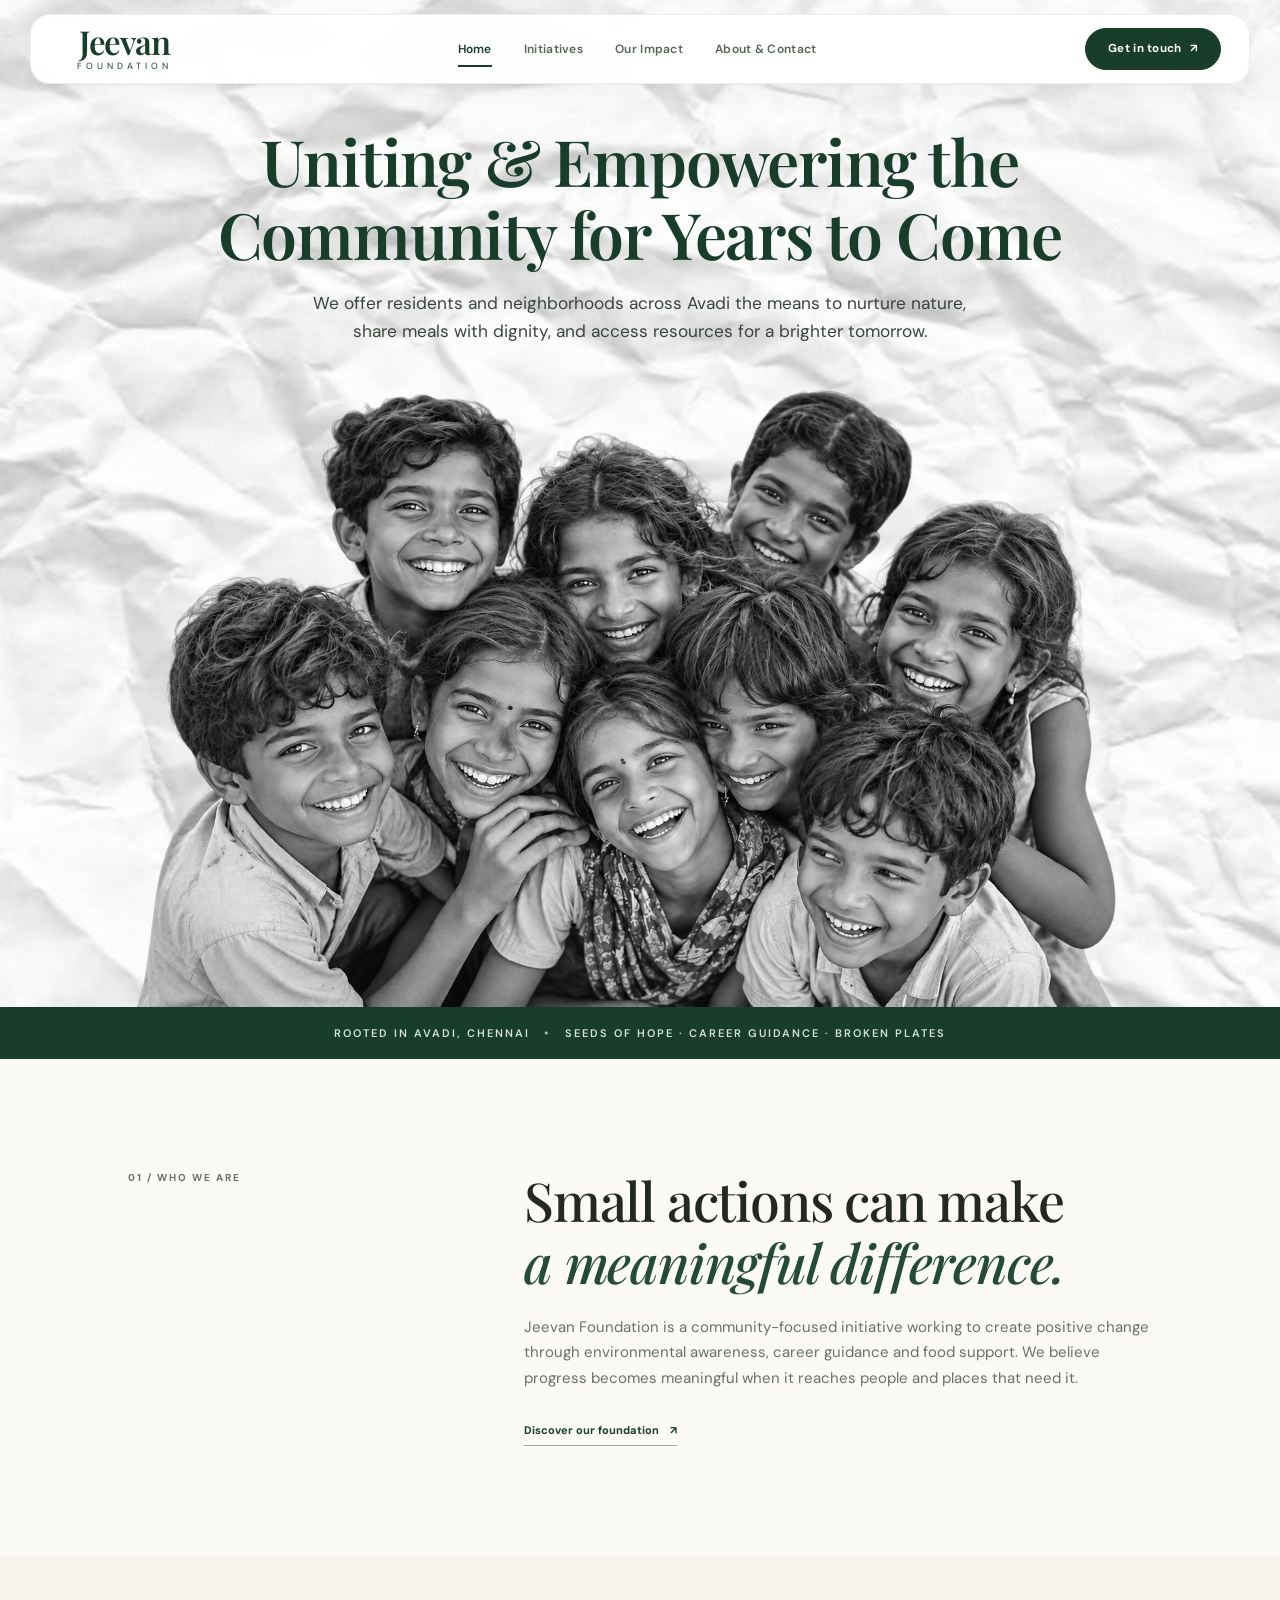
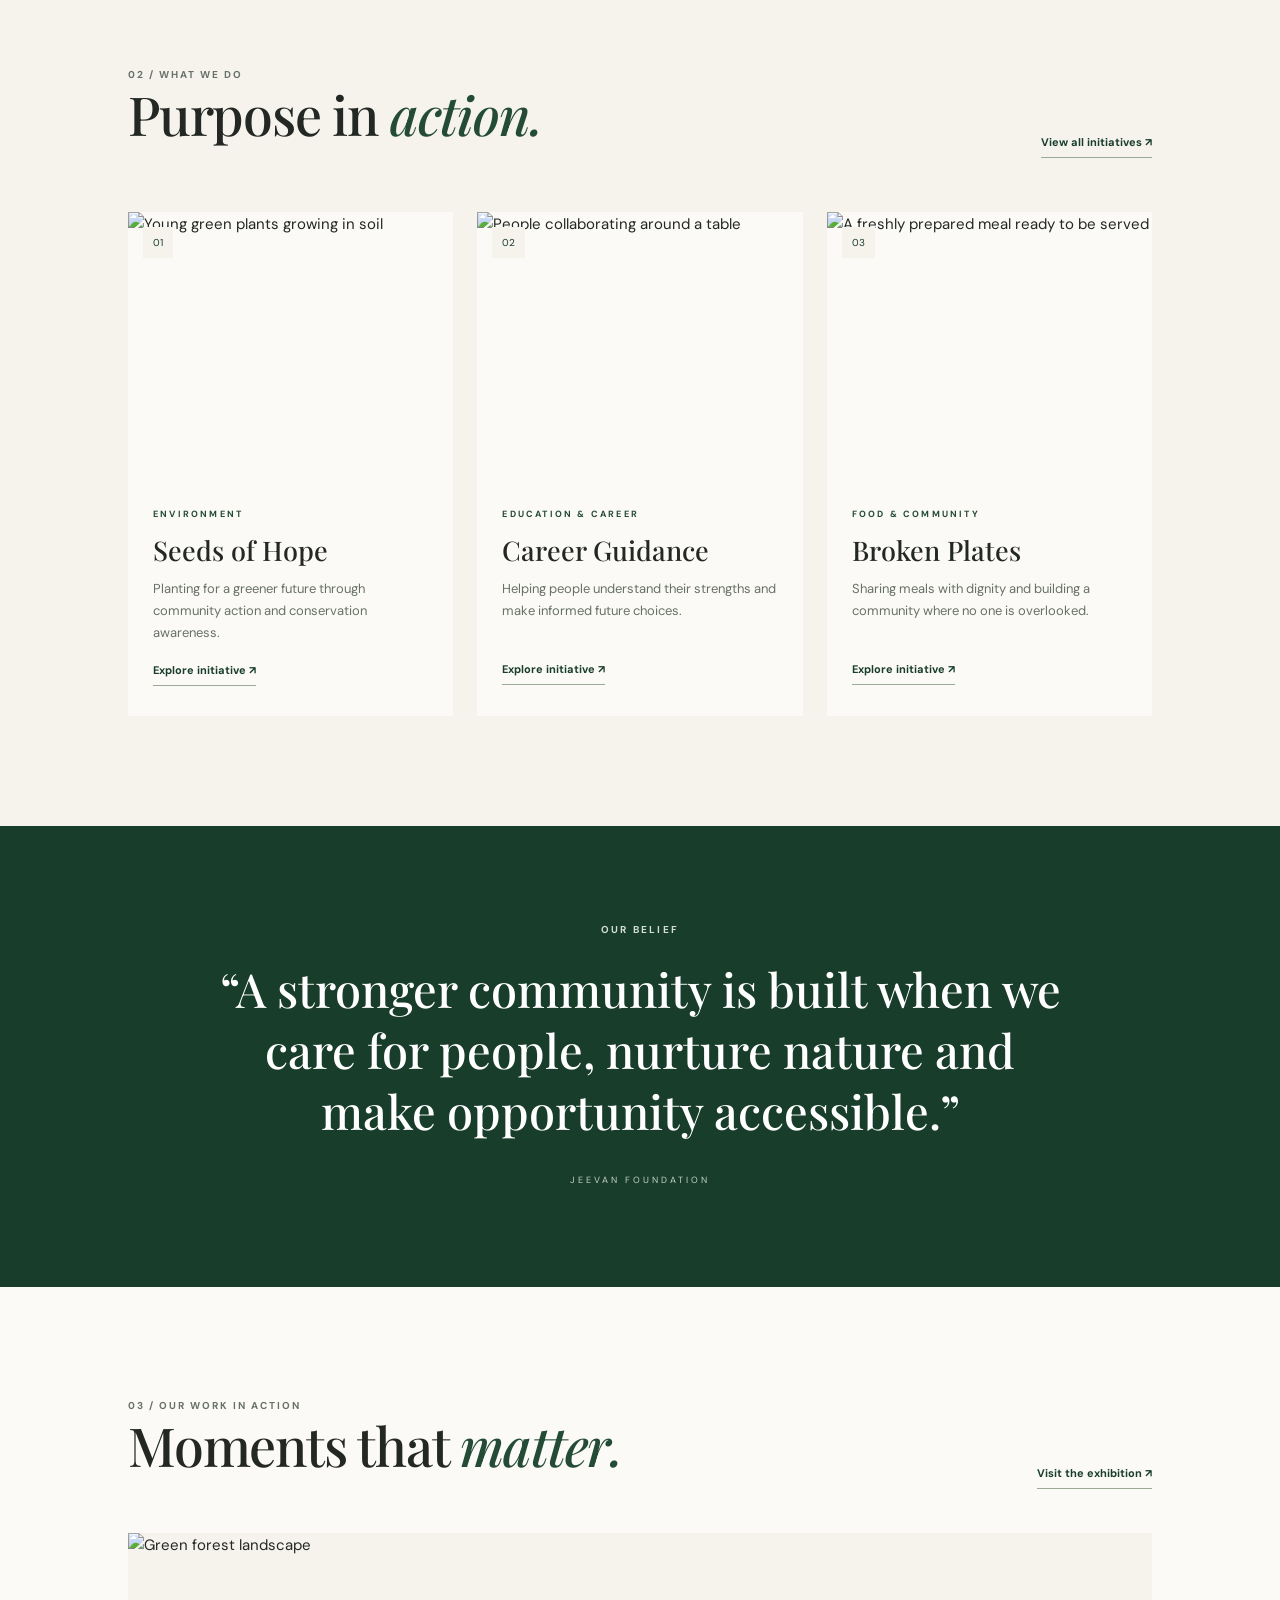
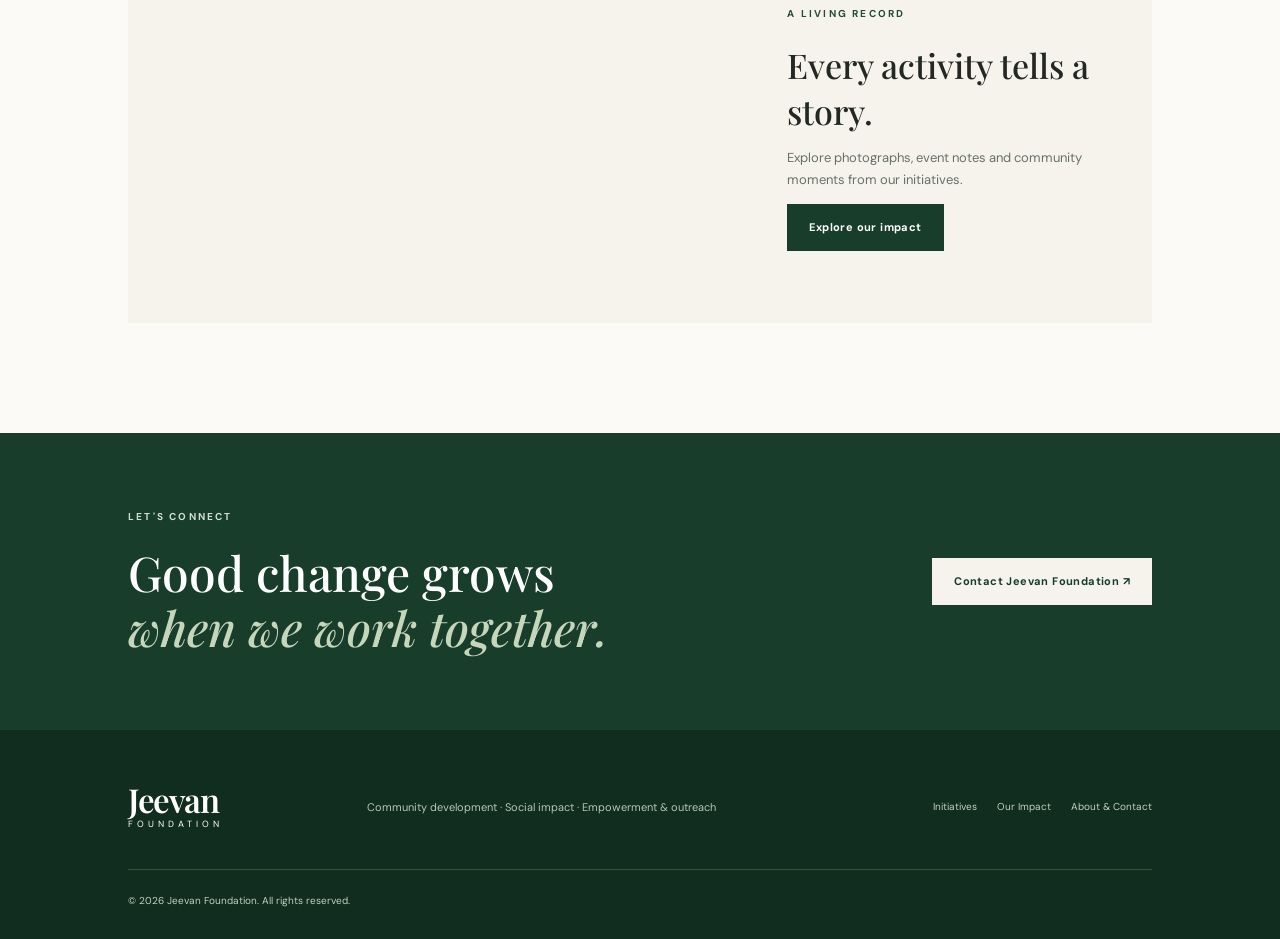
==== index.html @ 5698c29a "first commit" ====
<!DOCTYPE html>
<html lang="en">
<head>
  <meta charset="UTF-8"><meta name="viewport" content="width=device-width, initial-scale=1.0">
  <meta name="description" content="Jeevan Foundation works with communities through environmental action, career guidance and food support.">
  <title>Jeevan Foundation | Growing Hope, Creating Change</title>
  <link rel="preconnect" href="https://fonts.googleapis.com"><link rel="preconnect" href="https://fonts.gstatic.com" crossorigin>
  <link href="https://fonts.googleapis.com/css2?family=DM+Sans:wght@400;500;600;700&family=Playfair+Display:wght@500;600;700&display=swap" rel="stylesheet">
  <link rel="stylesheet" href="./src/css/styles.css">
</head>
<body>
<header class="site-header"><a class="brand" href="index.html" aria-label="Jeevan Foundation home"><span class="brand-name">Jeevan</span><span class="brand-sub">FOUNDATION</span></a>
<button class="menu-toggle" aria-label="Toggle navigation" aria-expanded="false">☰</button>
<nav class="main-nav"><a class="active" href="index.html">Home</a><a href="initiatives.html">Initiatives</a><a href="impact.html">Our Impact</a><a href="about.html">About & Contact</a></nav>
<a class="header-contact" href="about.html#contact">Get in touch <span>↗</span></a></header>
<main>
<section class="hero" style="min-height: 80vh;">
  <div class="hero-inner">
    <div class="hero-header">
      <h1 class="hero-title">Uniting &amp; Empowering the<br>Community for Years to Come</h1>
      <p class="hero-subtitle">We offer residents and neighborhoods across Avadi the means to nurture nature, share meals with dignity, and access resources for a brighter tomorrow.</p>
      
    </div>
    <div class="hero-visual">
      <img class="hero-people-img" src="./assets/images/hero.png" alt="Diverse volunteers and community members smiling together" width="1024" height="230">
    </div>
  </div>
  <div class="hero-band">
    <div class="hero-band-content">
      <span>Rooted in Avadi, Chennai</span>
      <span class="hero-band-dot">•</span>
      <span>Seeds of Hope · Career Guidance · Broken Plates</span>
    </div>
  </div>
</section>
<section class="intro section-wrap">
  <div class="section-kicker">01 / WHO WE ARE</div><div class="intro-copy"><h2>Small actions can make<br><em>a meaningful difference.</em></h2><p>Jeevan Foundation is a community-focused initiative working to create positive change through environmental awareness, career guidance and food support. We believe progress becomes meaningful when it reaches people and places that need it.</p><a class="text-link" href="about.html">Discover our foundation <span>↗</span></a></div>
</section>
<section class="initiatives-preview section-wrap section-tint">
  <div class="section-heading"><div><div class="section-kicker">02 / WHAT WE DO</div><h2>Purpose in <em>action.</em></h2></div><a class="text-link" href="initiatives.html">View all initiatives ↗</a></div>
  <div class="initiative-grid">
    <article class="initiative-card"><a href="initiatives.html#seeds"><img src="https://images.unsplash.com/photo-1416879595882-3373a0480b5b?auto=format&fit=crop&w=1000&q=85" alt="Young green plants growing in soil"><span class="card-number">01</span></a><div class="card-body"><p class="eyebrow">ENVIRONMENT</p><h3>Seeds of Hope</h3><p>Planting for a greener future through community action and conservation awareness.</p><a class="text-link" href="initiatives.html#seeds">Explore initiative ↗</a></div></article>
    <article class="initiative-card"><a href="initiatives.html#career"><img src="https://images.unsplash.com/photo-1521737711867-e3b97375f902?auto=format&fit=crop&w=1000&q=85" alt="People collaborating around a table"><span class="card-number">02</span></a><div class="card-body"><p class="eyebrow">EDUCATION & CAREER</p><h3>Career Guidance</h3><p>Helping people understand their strengths and make informed future choices.</p><a class="text-link" href="initiatives.html#career">Explore initiative ↗</a></div></article>
    <article class="initiative-card"><a href="initiatives.html#broken-plates"><img src="https://images.unsplash.com/photo-1547592180-85f173990554?auto=format&fit=crop&w=1000&q=85" alt="A freshly prepared meal ready to be served"><span class="card-number">03</span></a><div class="card-body"><p class="eyebrow">FOOD & COMMUNITY</p><h3>Broken Plates</h3><p>Sharing meals with dignity and building a community where no one is overlooked.</p><a class="text-link" href="initiatives.html#broken-plates">Explore initiative ↗</a></div></article>
  </div>
</section>
<section class="quote-band"><p class="eyebrow light">OUR BELIEF</p><blockquote>“A stronger community is built when we care for people, nurture nature and make opportunity accessible.”</blockquote><span>JEEVAN FOUNDATION</span></section>
<section class="home-gallery section-wrap"><div class="section-heading"><div><div class="section-kicker">03 / OUR WORK IN ACTION</div><h2>Moments that <em>matter.</em></h2></div><a class="text-link" href="impact.html">Visit the exhibition ↗</a></div><div class="gallery-teaser"><img src="https://images.unsplash.com/photo-1472396961693-142e6e269027?auto=format&fit=crop&w=1200&q=85" alt="Green forest landscape"><div><p class="eyebrow">A LIVING RECORD</p><h3>Every activity tells a story.</h3><p>Explore photographs, event notes and community moments from our initiatives.</p><a class="button button-dark" href="impact.html">Explore our impact</a></div></div></section>
<section class="contact-strip"><div><p class="eyebrow light">LET'S CONNECT</p><h2>Good change grows<br><em>when we work together.</em></h2></div><a class="button button-light" href="about.html#contact">Contact Jeevan Foundation ↗</a></section>
</main>
<footer class="site-footer"><a class="brand brand-footer" href="index.html"><span class="brand-name">Jeevan</span><span class="brand-sub">FOUNDATION</span></a><p>Community development · Social impact · Empowerment & outreach</p><div class="footer-links"><a href="initiatives.html">Initiatives</a><a href="impact.html">Our Impact</a><a href="about.html">About & Contact</a></div><small>© <span data-year></span> Jeevan Foundation. All rights reserved.</small></footer>
<script src="./src/js/main.js"></script></body></html>
---- src/css/styles.css ----
@import url('https://fonts.googleapis.com/css2?family=DM+Sans:wght@400;500;600;700&family=Playfair+Display:ital,wght@0,500;0,600;0,700;1,500;1,600&display=swap');
:root{--forest:#183d2b;--forest2:#244b36;--sage:#a8b99d;--cream:#f5f3eb;--paper:#fbfaf6;--ink:#242824;--muted:#687168;--line:#dedfd6;--serif:'Playfair Display',Georgia,serif;--sans:'DM Sans',Arial,sans-serif}
*{box-sizing:border-box}html{scroll-behavior:smooth;scroll-padding-top:100px}body{margin:0;background:var(--paper);color:var(--ink);font-family:var(--sans);font-size:15px;line-height:1.7}a{color:inherit;text-decoration:none}img{display:block;width:100%;object-fit:cover}button{font:inherit}.site-header{height:70px;padding:0 28px;display:flex;align-items:center;justify-content:space-between;background:rgba(255,255,255,.96);backdrop-filter:blur(12px);-webkit-backdrop-filter:blur(12px);position:sticky;top:14px;z-index:50;max-width:1220px;width:calc(100% - 48px);margin:14px auto -84px;border-radius:20px;border:1px solid rgba(24,61,43,.08);box-shadow:0 8px 30px rgba(18,38,26,.06),0 1px 3px rgba(0,0,0,.03);transition:transform .25s ease,box-shadow .25s ease}.brand{display:flex;flex-direction:column;align-items:center;line-height:1;color:var(--forest);min-width:130px}.brand-name{font:600 33px/.9 var(--serif);letter-spacing:-1.5px}.brand-sub{font-size:9px;letter-spacing:4px;margin-top:5px}.main-nav{display:flex;gap:32px;align-items:center}.main-nav a,.header-contact{font-size:12px;font-weight:600;letter-spacing:.3px}.main-nav a{color:#586358;position:relative;padding:8px 0}.main-nav a:hover,.main-nav a.active{color:var(--forest)}.main-nav a.active:after{content:"";height:2px;background:var(--forest);position:absolute;bottom:0;left:0;right:0}.header-contact{background:var(--forest);color:white;border-radius:999px;padding:10px 22px;border:1px solid var(--forest);font-size:11.5px;font-weight:700;letter-spacing:.3px;transition:.2s;display:inline-flex;align-items:center}.header-contact:hover{background:var(--forest2);transform:translateY(-2px)}.header-contact span{padding-left:8px}.menu-toggle{display:none;background:none;border:0;font-size:24px;color:var(--forest);cursor:pointer}
.hero{position:relative;background:url('../../assets/images/hero-bg.jpeg') center top/cover no-repeat,#efe8e0;overflow:hidden;display:flex;flex-direction:column;justify-content:space-between;padding-top:125px}
.hero-inner{width:100%;max-width:1140px;margin:0 auto;padding:0 5%;display:flex;flex-direction:column;align-items:center;text-align:center;position:relative;z-index:2}
.hero-header{max-width:880px;margin:0 auto 10px}
.hero-title{font:600 clamp(36px,5vw,64px)/1.14 var(--serif);letter-spacing:-1.2px;color:var(--forest);margin:0 0 18px}
.hero-subtitle{font-size:clamp(15px,1.35vw,17.5px);line-height:1.65;color:#3b443c;max-width:660px;margin:0 auto 28px}
.hero-actions{display:flex;align-items:center;justify-content:center;gap:14px;margin-bottom:28px}
.button{display:inline-flex;align-items:center;gap:20px;padding:14px 22px;font-size:11px;font-weight:700;letter-spacing:.4px;transition:.2s}
.button-pill{border-radius:999px;padding:13px 26px;gap:12px;font-size:12px}
.button-light{background:var(--cream);color:var(--forest)}
.button-light:hover{background:white;transform:translateY(-2px)}
.button-dark{background:var(--forest);color:white}
.button-dark:hover{background:var(--forest2);transform:translateY(-2px)}
.button-outline{background:transparent;color:var(--forest);border:1.5px solid var(--forest)}
.button-outline:hover{background:var(--forest);color:white;transform:translateY(-2px)}
.hero-visual{width:100%;max-width:1040px;margin:0 auto;display:flex;justify-content:center;line-height:0}
.hero-people-img{width:100%;max-width:1040px;height:auto;display:block;object-fit:contain;object-position:bottom center}
.hero-band{background:var(--forest);color:#dbe4d8;width:100%;padding:16px 5%;position:relative;z-index:3;display:flex;justify-content:center;align-items:center}
.hero-band-content{font-size:11px;font-weight:600;letter-spacing:2px;text-transform:uppercase;display:flex;align-items:center;justify-content:center;gap:14px;flex-wrap:wrap;color:#d5e2d2}
.hero-band-dot{color:var(--sage);font-size:12px}
.eyebrow{font-size:10px;letter-spacing:2.2px;font-weight:700;color:var(--forest2);margin:0 0 20px}
.eyebrow.light{color:#d2dfcf}
.page-hero h1{font:500 clamp(54px,7vw,92px)/1.06 var(--serif);letter-spacing:-2.8px;margin:0 0 25px}
.page-hero h1 em,h2 em{font-weight:500;color:var(--forest2)}
.hero-copy{font-size:16px;color:#e0e7dd;max-width:500px;margin:0 0 34px}
.section-wrap{padding:110px 10%}.intro{display:grid;grid-template-columns:1fr 2fr;gap:8%;background:var(--paper)}.section-kicker{font-size:10px;letter-spacing:2px;color:var(--muted);font-weight:700}.intro h2,.section-heading h2,.exhibition-intro h2,.filter-row h2,.about-statement h2,.contact-section h2{font:500 clamp(36px,4.2vw,54px)/1.15 var(--serif);letter-spacing:-1.2px;margin:0 0 22px}.intro h2 em,.section-heading h2 em,.exhibition-intro h2 em,.filter-row h2 em,.about-statement h2 em,.contact-section h2 em,.closing-note h2 em{color:var(--forest2)}.intro-copy{max-width:730px}.intro-copy>p,.detail-copy>p,.about-statement p,.contact-section>div>p{color:var(--muted);max-width:680px}.text-link{display:inline-block;font-size:11px;font-weight:700;color:var(--forest);border-bottom:1px solid #9baa98;padding-bottom:5px;margin-top:15px}.text-link span{margin-left:8px}.section-tint{background:var(--cream)}.section-heading{display:flex;justify-content:space-between;align-items:end;margin-bottom:45px}.section-heading .text-link{margin-bottom:9px}.initiative-grid{display:grid;grid-template-columns:repeat(3,1fr);gap:24px}.initiative-card{background:var(--paper);position:relative}.initiative-card>a{display:block;position:relative;overflow:hidden}.initiative-card img{height:270px;transition:transform .5s}.initiative-card:hover img{transform:scale(1.04)}.card-number{position:absolute;top:15px;left:15px;background:var(--cream);color:var(--forest);padding:7px 10px;font-size:10px}.card-body{padding:25px 25px 30px}.card-body .eyebrow{font-size:9px;margin-bottom:10px}.card-body h3{font:500 27px var(--serif);margin:0 0 10px}.card-body>p:not(.eyebrow){font-size:13px;color:var(--muted);min-height:65px;margin:0}.card-body .text-link{margin-top:17px}.quote-band{padding:95px 16%;text-align:center;background:var(--forest);color:white}.quote-band blockquote{font:500 clamp(28px,4vw,47px)/1.3 var(--serif);max-width:900px;margin:10px auto 25px}.quote-band>span{font-size:9px;letter-spacing:3px;color:#c5d4c0}.home-gallery .section-heading{margin-bottom:35px}.gallery-teaser{display:grid;grid-template-columns:1.2fr .8fr;background:var(--cream);align-items:center}.gallery-teaser img{height:390px}.gallery-teaser>div{padding:45px}.gallery-teaser h3{font:500 34px var(--serif);margin:0 0 10px}.gallery-teaser p:not(.eyebrow){color:var(--muted);font-size:13px}.contact-strip{padding:75px 10%;background:var(--forest);display:flex;justify-content:space-between;align-items:center;color:white}.contact-strip h2{font:500 clamp(34px,4vw,48px)/1.15 var(--serif);margin:0}.contact-strip h2 em{color:#c6d6bc}.site-footer{background:#102d1f;color:#dbe4d8;padding:55px 10% 30px;display:grid;grid-template-columns:1fr 2fr 1.5fr;gap:20px;align-items:center}.brand-footer{color:white;align-items:flex-start}.site-footer>p{font-size:11px;color:#b7c6b5}.footer-links{display:flex;gap:20px;justify-content:flex-end}.footer-links a,.site-footer small{font-size:10px;color:#c4d0c1}.site-footer small{grid-column:1/-1;border-top:1px solid #35513e;padding-top:22px;margin-top:20px}
.page-hero{padding:130px 10% 90px;background:var(--cream)}.page-hero h1{color:var(--forest);font-size:clamp(52px,7vw,82px);margin-bottom:20px}.page-hero h1 em{color:#738c70}.page-hero>p:last-child{max-width:580px;color:var(--muted);font-size:15px}.initiative-detail{display:grid;grid-template-columns:1fr 1fr;gap:9%;align-items:center;padding-top:100px;padding-bottom:100px}.detail-image img{height:500px}.detail-copy h2{font:500 clamp(40px,5vw,62px)/1.1 var(--serif);margin:0 0 12px;color:var(--forest)}.detail-copy h2 em{color:#789273}.detail-copy h3{font-size:13px;letter-spacing:.4px;margin:0 0 22px}.detail-copy>p{font-size:14px}.clean-list{padding-left:18px;color:var(--muted);font-size:13px}.clean-list li{padding:5px 0}.detail-note{border-left:2px solid var(--sage);padding-left:15px;margin-top:25px!important;font-style:italic}.detail-reverse .detail-image{order:2}.detail-reverse .detail-copy{order:1}.closing-note{padding:90px 10%;text-align:center;background:var(--cream)}.closing-note h2{font:500 clamp(40px,5vw,60px)/1.15 var(--serif);margin:0 0 28px}.exhibition-intro{display:grid;grid-template-columns:1fr 1fr;gap:10%;align-items:center;padding-bottom:40px}.exhibition-intro>p{color:var(--muted);font-size:14px}.filter-row{display:flex;align-items:end;justify-content:space-between;margin-bottom:30px}.filter-row h2{margin:0}.filters{display:flex;gap:8px;flex-wrap:wrap}.filter-btn{border:1px solid var(--line);background:transparent;padding:9px 13px;color:var(--muted);font-size:10px;cursor:pointer}.filter-btn.active,.filter-btn:hover{background:var(--forest);border-color:var(--forest);color:white}.gallery-grid{display:grid;grid-template-columns:repeat(3,1fr);grid-auto-rows:260px;gap:16px}.gallery-item{min-width:0}.gallery-item.tall{grid-row:span 2}.gallery-item.wide{grid-column:span 2}.gallery-open{position:relative;border:0;padding:0;width:100%;height:100%;overflow:hidden;cursor:pointer;background:var(--forest);text-align:left}.gallery-open:after{content:"";position:absolute;inset:35% 0 0;background:linear-gradient(transparent,rgba(0,0,0,.72))}.gallery-open img{height:100%;transition:transform .4s}.gallery-open:hover img{transform:scale(1.04)}.gallery-caption{position:absolute;z-index:1;left:20px;bottom:18px;color:white;display:flex;flex-direction:column;gap:3px}.gallery-caption b{font:500 20px var(--serif)}.gallery-caption small{font-size:9px;letter-spacing:1px;color:#e0e8de}.gallery-disclaimer{font-size:11px;color:#8a6b38;background:#f4eddf;padding:13px 16px;margin-top:22px}.lightbox{display:none;position:fixed;inset:0;background:rgba(8,20,13,.88);z-index:50;padding:5vh 5vw;align-items:center;justify-content:center}.lightbox.open{display:flex}.lightbox-panel{position:relative;max-width:1000px;width:100%;background:var(--forest);display:grid;grid-template-columns:1.2fr .8fr;max-height:90vh}.lightbox-image{height:70vh;max-height:700px}.lightbox-text{padding:50px 35px;color:white;align-self:center}.lightbox-text h2{font:500 34px var(--serif)}.lightbox-text p:last-child{color:#d2ddd0;font-size:13px}.lightbox-close{position:absolute;right:12px;top:7px;background:none;border:0;color:white;font-size:32px;cursor:pointer;z-index:2}
.about-statement{display:grid;grid-template-columns:1fr 1fr;gap:10%;align-items:center}.about-photo img{height:500px}.about-statement h2{color:var(--forest)}.values-band{background:var(--cream);padding:65px 10%;display:grid;grid-template-columns:repeat(3,1fr);gap:8%}.value span{font-size:10px;color:#82947d;letter-spacing:2px}.value h3{font:500 26px var(--serif);margin:10px 0}.value p{font-size:12px;color:var(--muted)}.contact-section{display:grid;grid-template-columns:1.2fr .8fr;gap:10%;align-items:center}.contact-section h2{color:var(--forest)}.contact-details{display:grid;gap:20px;margin-top:35px}.contact-details a,.contact-details>div{display:flex;flex-direction:column;font-size:14px;color:var(--forest);font-weight:600}.contact-details span{font-size:9px;letter-spacing:2px;color:var(--muted);margin-bottom:5px}.contact-card{background:var(--cream);padding:45px}.contact-card h3{font:500 34px/1.2 var(--serif);color:var(--forest);margin:0 0 15px}.contact-card>p:not(.eyebrow){font-size:13px;color:var(--muted);margin-bottom:25px}.contact-card .text-link{display:block;width:max-content}
@media(max-width:900px){.site-header{width:calc(100% - 32px);margin:12px auto -76px;height:64px;padding:0 20px;border-radius:16px;top:12px}.brand-name{font-size:29px}.brand-sub{font-size:8px;letter-spacing:3px}.main-nav{gap:18px}.main-nav a,.header-contact{font-size:11px}.section-wrap{padding:80px 7%}.hero{padding-top:105px}.hero-title{font-size:clamp(32px,5.2vw,48px)}.hero-subtitle{font-size:15px;margin-bottom:22px}.hero-actions{margin-bottom:22px}.hero-band{padding:13px 5%}.hero-band-content{font-size:10px;gap:10px}.initiative-grid{gap:14px}.card-body{padding:20px}.card-body h3{font-size:23px}.site-footer{padding-left:7%;padding-right:7%}.page-hero{padding:105px 7% 70px}.initiative-detail{gap:6%}.detail-image img{height:430px}}
@media(max-width:680px){.site-header{width:calc(100% - 24px);margin:10px auto -68px;height:58px;padding:0 16px;border-radius:14px;top:10px}.brand{align-items:flex-start;min-width:0}.brand-name{font-size:26px}.brand-sub{font-size:7px;letter-spacing:3px;margin-top:3px}.menu-toggle{display:block;margin-left:auto;margin-right:12px;font-size:22px}.header-contact{padding:8px 14px;font-size:10.5px}.main-nav{display:none;position:absolute;top:calc(100% + 8px);left:0;right:0;background:rgba(255,255,255,.98);backdrop-filter:blur(12px);-webkit-backdrop-filter:blur(12px);padding:18px 22px 22px;flex-direction:column;align-items:flex-start;gap:12px;border-radius:16px;border:1px solid rgba(24,61,43,.08);box-shadow:0 12px 36px rgba(0,0,0,.08)}.main-nav.open{display:flex}.main-nav a{font-size:13px}.hero{padding-top:90px}.hero-title{font-size:32px;letter-spacing:-.8px;margin-bottom:14px}.hero-subtitle{font-size:14px;margin-bottom:20px}.hero-actions{flex-direction:column;width:100%;gap:10px;margin-bottom:18px}.hero-actions .button{width:100%;justify-content:center}.hero-visual{margin-top:6px}.hero-band{padding:12px 5%}.hero-band-content{font-size:9.5px;letter-spacing:1.2px;flex-direction:column;gap:4px}.hero-band-dot{display:none}.section-wrap{padding:65px 7%}.intro,.exhibition-intro,.about-statement,.contact-section{grid-template-columns:1fr;gap:30px}.intro h2,.section-heading h2,.exhibition-intro h2,.filter-row h2,.about-statement h2,.contact-section h2{font-size:39px}.section-heading,.filter-row{align-items:flex-start;flex-direction:column;gap:15px}.initiative-grid{grid-template-columns:1fr;gap:20px}.initiative-card img{height:240px}.card-body>p:not(.eyebrow){min-height:0}.quote-band{padding:70px 8%}.quote-band blockquote{font-size:30px}.gallery-teaser{grid-template-columns:1fr}.gallery-teaser img{height:260px}.gallery-teaser>div{padding:30px}.contact-strip{padding:60px 7%;align-items:flex-start;flex-direction:column;gap:25px}.site-footer{grid-template-columns:1fr;gap:14px;padding:45px 7% 25px}.footer-links{justify-content:flex-start;flex-wrap:wrap}.site-footer small{grid-column:auto}.page-hero{padding:95px 7% 60px}.page-hero h1{font-size:55px}.initiative-detail{grid-template-columns:1fr;gap:28px;padding-top:60px;padding-bottom:60px}.detail-image img{height:300px}.detail-reverse .detail-image,.detail-reverse .detail-copy{order:initial}.detail-copy h2{font-size:44px}.closing-note{padding:70px 7%}.gallery-grid{grid-template-columns:1fr 1fr;grid-auto-rows:190px;gap:10px}.gallery-item.tall{grid-row:span 2}.gallery-item.wide{grid-column:span 2}.gallery-caption{left:12px;bottom:12px}.gallery-caption b{font-size:16px}.gallery-caption small{font-size:8px}.filters{gap:6px}.filter-btn{padding:8px 10px}.lightbox{padding:15px}.lightbox-panel{grid-template-columns:1fr;max-height:92vh;overflow:auto}.lightbox-image{height:45vh}.lightbox-text{padding:25px}.lightbox-text h2{font-size:27px}.about-photo img{height:300px}.values-band{grid-template-columns:1fr;gap:20px;padding:55px 7%}.contact-card{padding:30px}}
@media(prefers-reduced-motion:reduce){html{scroll-behavior:auto}*,*:before,*:after{transition:none!important}}
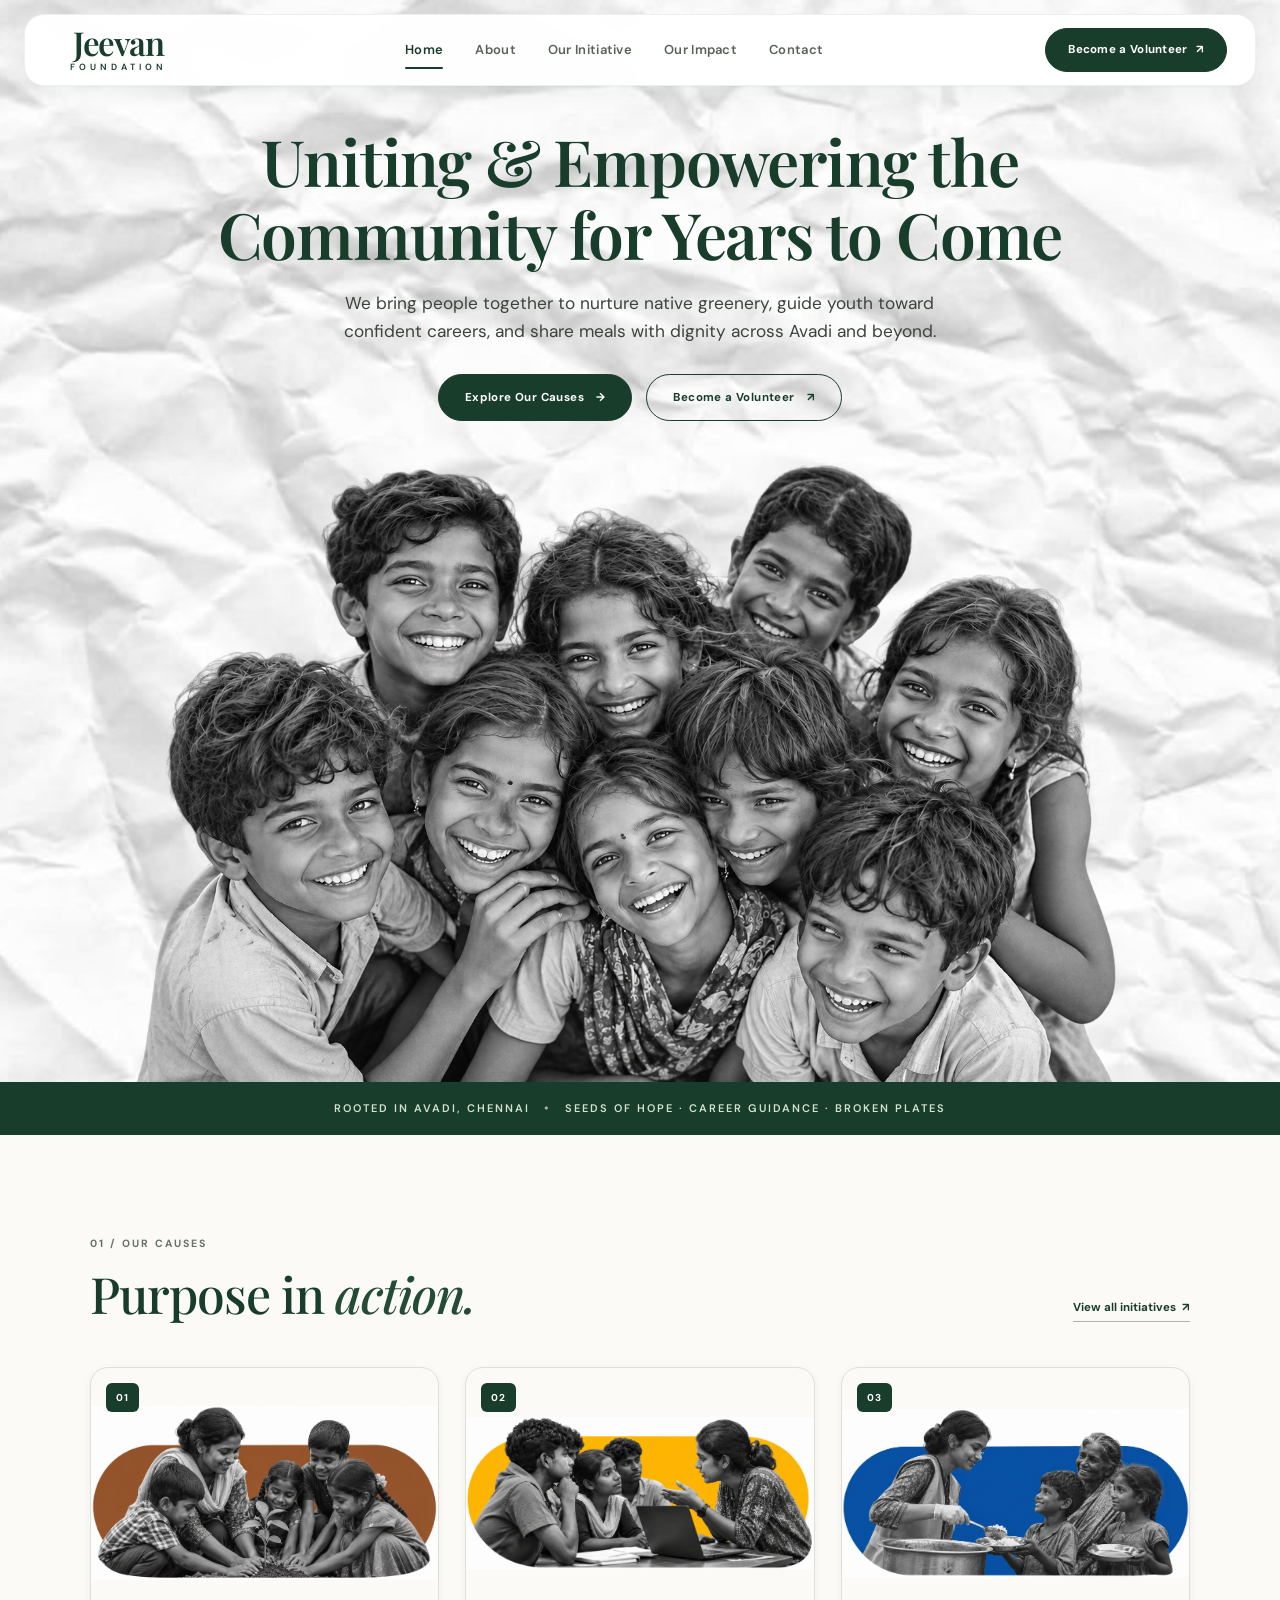
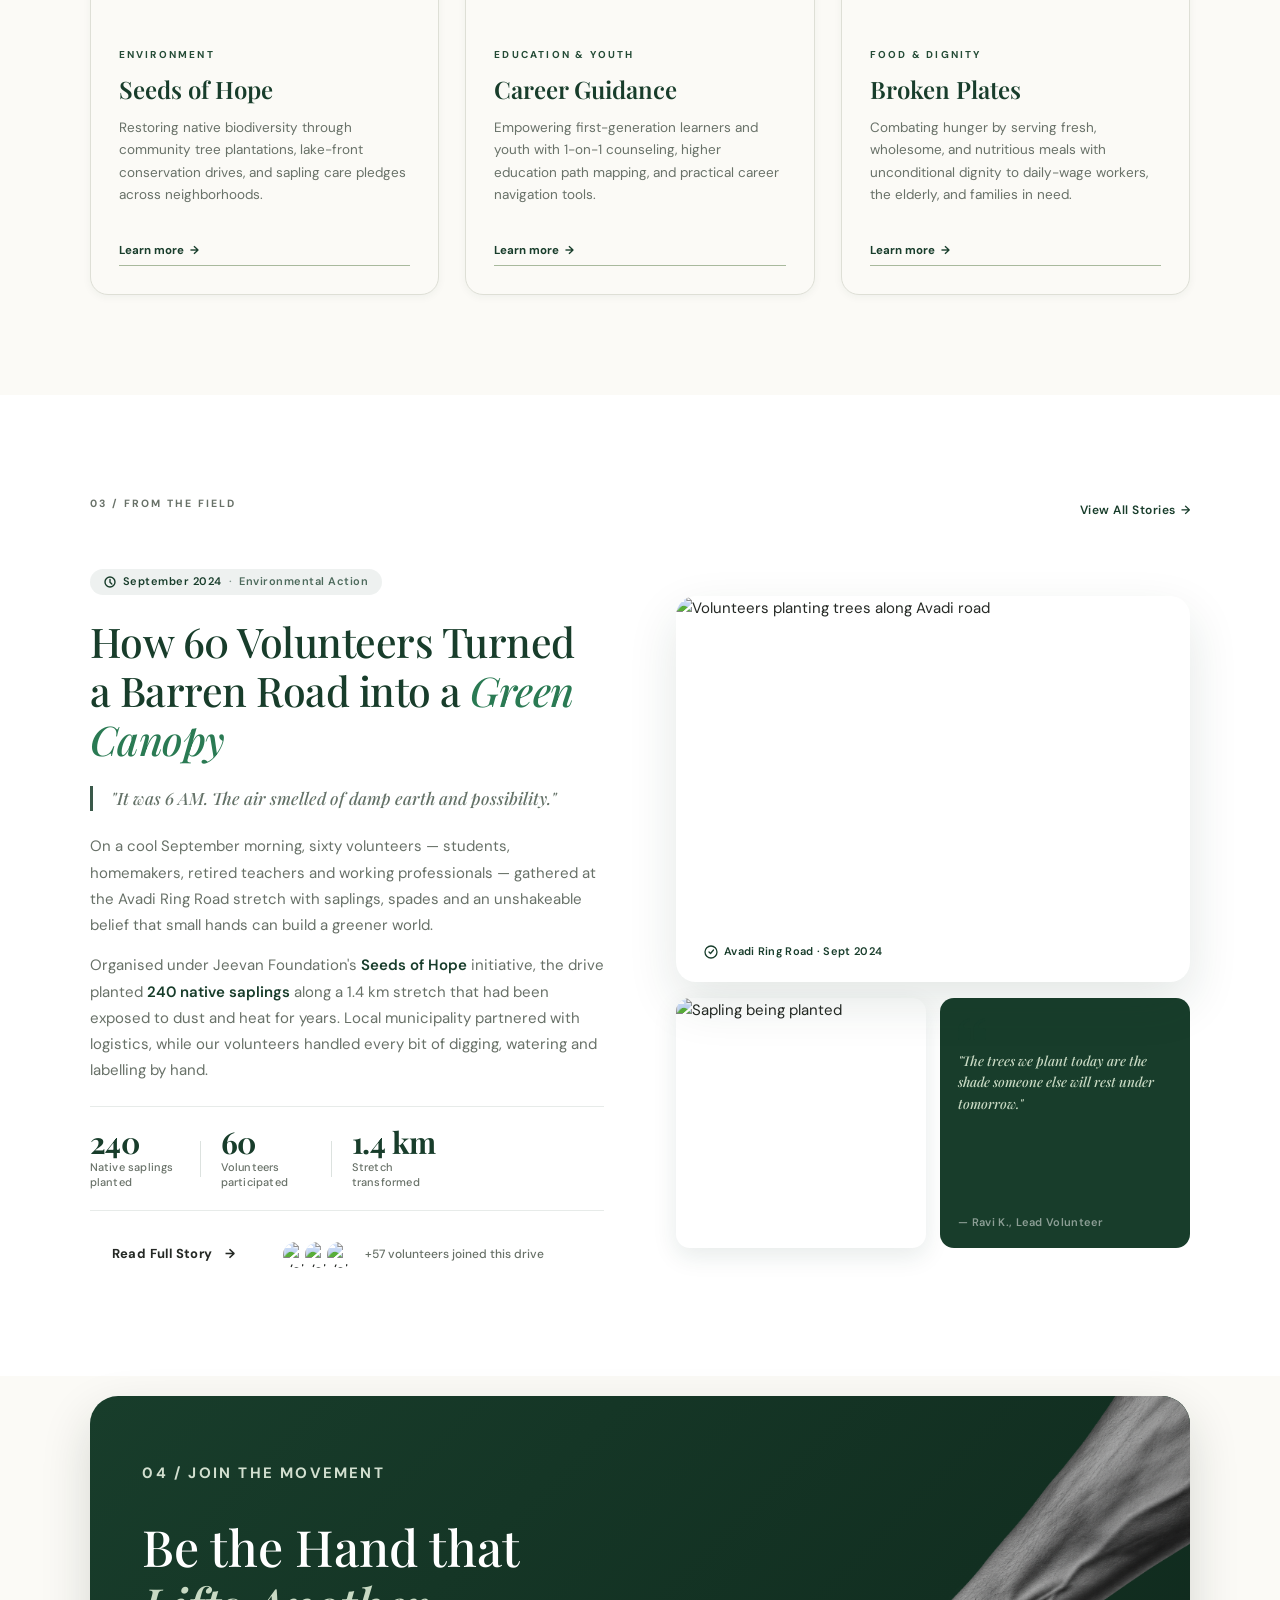
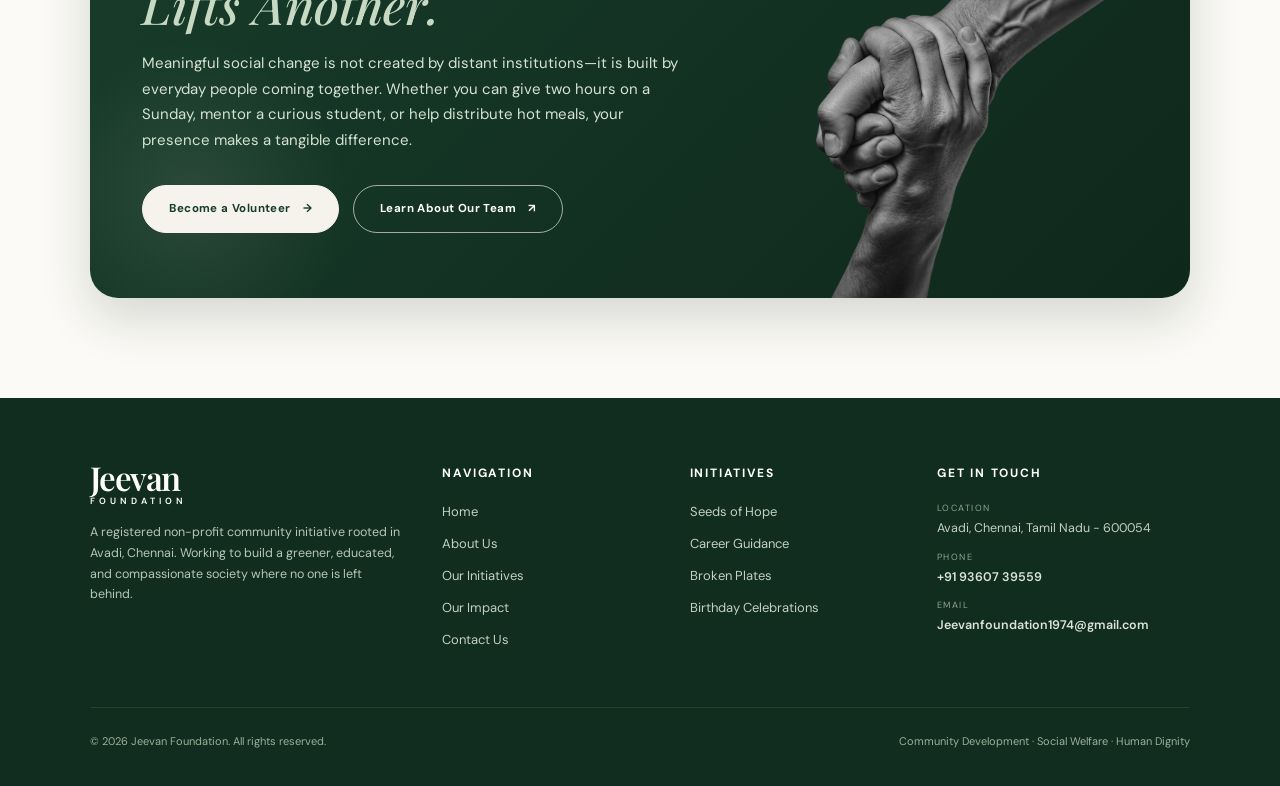
==== commit bab0abaf: "Initial COmmit" ====
--- a/index.html
+++ b/index.html
@@ -1,52 +1,313 @@
 <!DOCTYPE html>
 <html lang="en">
 <head>
-  <meta charset="UTF-8"><meta name="viewport" content="width=device-width, initial-scale=1.0">
-  <meta name="description" content="Jeevan Foundation works with communities through environmental action, career guidance and food support.">
+  <meta charset="UTF-8">
+  <meta name="viewport" content="width=device-width, initial-scale=1.0">
+  <meta name="description" content="Jeevan Foundation is a community-driven NGO in Avadi, Chennai focused on environmental conservation, youth career guidance, and dignified food support.">
+  <meta property="og:title" content="Jeevan Foundation | Growing Hope, Creating Change">
+  <meta property="og:description" content="Grassroots environmental conservation, youth career guidance, and dignity-first food support in Avadi, Chennai.">
+  <meta property="og:type" content="website">
   <title>Jeevan Foundation | Growing Hope, Creating Change</title>
-  <link rel="preconnect" href="https://fonts.googleapis.com"><link rel="preconnect" href="https://fonts.gstatic.com" crossorigin>
-  <link href="https://fonts.googleapis.com/css2?family=DM+Sans:wght@400;500;600;700&family=Playfair+Display:wght@500;600;700&display=swap" rel="stylesheet">
+  <link rel="preconnect" href="https://fonts.googleapis.com">
+  <link rel="preconnect" href="https://fonts.gstatic.com" crossorigin>
+  <link href="https://fonts.googleapis.com/css2?family=DM+Sans:wght@400;500;600;700&family=Playfair+Display:ital,wght@0,500;0,600;0,700;1,500;1,600&display=swap" rel="stylesheet">
   <link rel="stylesheet" href="./src/css/styles.css">
 </head>
 <body>
-<header class="site-header"><a class="brand" href="index.html" aria-label="Jeevan Foundation home"><span class="brand-name">Jeevan</span><span class="brand-sub">FOUNDATION</span></a>
-<button class="menu-toggle" aria-label="Toggle navigation" aria-expanded="false">☰</button>
-<nav class="main-nav"><a class="active" href="index.html">Home</a><a href="initiatives.html">Initiatives</a><a href="impact.html">Our Impact</a><a href="about.html">About & Contact</a></nav>
-<a class="header-contact" href="about.html#contact">Get in touch <span>↗</span></a></header>
+
+<!-- Global Floating Header -->
+<header class="site-header">
+  <a class="brand" href="index.html" aria-label="Jeevan Foundation home">
+    <span class="brand-name">Jeevan</span>
+    <span class="brand-sub">FOUNDATION</span>
+  </a>
+  <button class="menu-toggle" aria-label="Toggle navigation" aria-expanded="false">
+    <svg class="hamburger-icon" width="22" height="22" viewBox="0 0 24 24" fill="none" stroke="currentColor" stroke-width="2" stroke-linecap="round" stroke-linejoin="round"><line x1="3" y1="12" x2="21" y2="12"></line><line x1="3" y1="6" x2="21" y2="6"></line><line x1="3" y1="18" x2="21" y2="18"></line></svg>
+    <svg class="close-icon" width="22" height="22" viewBox="0 0 24 24" fill="none" stroke="currentColor" stroke-width="2" stroke-linecap="round" stroke-linejoin="round"><line x1="18" y1="6" x2="6" y2="18"></line><line x1="6" y1="6" x2="18" y2="18"></line></svg>
+  </button>
+  <nav class="main-nav">
+    <a class="active" href="index.html">Home</a>
+    <a href="about.html">About</a>
+    <a href="service.html">Our Initiative</a>
+    <a href="blog.html">Our Impact</a>
+    <a href="contact.html">Contact</a>
+  </nav>
+  <a class="header-volunteer-btn" href="contact.html#volunteer">Become a Volunteer <span>↗</span></a>
+</header>
+
 <main>
-<section class="hero" style="min-height: 80vh;">
-  <div class="hero-inner">
-    <div class="hero-header">
-      <h1 class="hero-title">Uniting &amp; Empowering the<br>Community for Years to Come</h1>
-      <p class="hero-subtitle">We offer residents and neighborhoods across Avadi the means to nurture nature, share meals with dignity, and access resources for a brighter tomorrow.</p>
-      
-    </div>
-    <div class="hero-visual">
-      <img class="hero-people-img" src="./assets/images/hero.png" alt="Diverse volunteers and community members smiling together" width="1024" height="230">
-    </div>
-  </div>
-  <div class="hero-band">
-    <div class="hero-band-content">
-      <span>Rooted in Avadi, Chennai</span>
-      <span class="hero-band-dot">•</span>
-      <span>Seeds of Hope · Career Guidance · Broken Plates</span>
-    </div>
-  </div>
-</section>
-<section class="intro section-wrap">
-  <div class="section-kicker">01 / WHO WE ARE</div><div class="intro-copy"><h2>Small actions can make<br><em>a meaningful difference.</em></h2><p>Jeevan Foundation is a community-focused initiative working to create positive change through environmental awareness, career guidance and food support. We believe progress becomes meaningful when it reaches people and places that need it.</p><a class="text-link" href="about.html">Discover our foundation <span>↗</span></a></div>
-</section>
-<section class="initiatives-preview section-wrap section-tint">
-  <div class="section-heading"><div><div class="section-kicker">02 / WHAT WE DO</div><h2>Purpose in <em>action.</em></h2></div><a class="text-link" href="initiatives.html">View all initiatives ↗</a></div>
-  <div class="initiative-grid">
-    <article class="initiative-card"><a href="initiatives.html#seeds"><img src="https://images.unsplash.com/photo-1416879595882-3373a0480b5b?auto=format&fit=crop&w=1000&q=85" alt="Young green plants growing in soil"><span class="card-number">01</span></a><div class="card-body"><p class="eyebrow">ENVIRONMENT</p><h3>Seeds of Hope</h3><p>Planting for a greener future through community action and conservation awareness.</p><a class="text-link" href="initiatives.html#seeds">Explore initiative ↗</a></div></article>
-    <article class="initiative-card"><a href="initiatives.html#career"><img src="https://images.unsplash.com/photo-1521737711867-e3b97375f902?auto=format&fit=crop&w=1000&q=85" alt="People collaborating around a table"><span class="card-number">02</span></a><div class="card-body"><p class="eyebrow">EDUCATION & CAREER</p><h3>Career Guidance</h3><p>Helping people understand their strengths and make informed future choices.</p><a class="text-link" href="initiatives.html#career">Explore initiative ↗</a></div></article>
-    <article class="initiative-card"><a href="initiatives.html#broken-plates"><img src="https://images.unsplash.com/photo-1547592180-85f173990554?auto=format&fit=crop&w=1000&q=85" alt="A freshly prepared meal ready to be served"><span class="card-number">03</span></a><div class="card-body"><p class="eyebrow">FOOD & COMMUNITY</p><h3>Broken Plates</h3><p>Sharing meals with dignity and building a community where no one is overlooked.</p><a class="text-link" href="initiatives.html#broken-plates">Explore initiative ↗</a></div></article>
-  </div>
-</section>
-<section class="quote-band"><p class="eyebrow light">OUR BELIEF</p><blockquote>“A stronger community is built when we care for people, nurture nature and make opportunity accessible.”</blockquote><span>JEEVAN FOUNDATION</span></section>
-<section class="home-gallery section-wrap"><div class="section-heading"><div><div class="section-kicker">03 / OUR WORK IN ACTION</div><h2>Moments that <em>matter.</em></h2></div><a class="text-link" href="impact.html">Visit the exhibition ↗</a></div><div class="gallery-teaser"><img src="https://images.unsplash.com/photo-1472396961693-142e6e269027?auto=format&fit=crop&w=1200&q=85" alt="Green forest landscape"><div><p class="eyebrow">A LIVING RECORD</p><h3>Every activity tells a story.</h3><p>Explore photographs, event notes and community moments from our initiatives.</p><a class="button button-dark" href="impact.html">Explore our impact</a></div></div></section>
-<section class="contact-strip"><div><p class="eyebrow light">LET'S CONNECT</p><h2>Good change grows<br><em>when we work together.</em></h2></div><a class="button button-light" href="about.html#contact">Contact Jeevan Foundation ↗</a></section>
+  <!-- Section 1: Hero -->
+  <section class="hero">
+    <div class="hero-inner">
+      <div class="hero-header">
+        <h1 class="hero-title">Uniting &amp; Empowering the<br>Community for Years to Come</h1>
+        <p class="hero-subtitle">We bring people together to nurture native greenery, guide youth toward confident careers, and share meals with dignity across Avadi and beyond.</p>
+        <div class="hero-actions">
+          <a class="button button-dark button-pill" href="service.html">Explore Our Causes <span>→</span></a>
+          <a class="button button-outline button-pill" href="contact.html#volunteer">Become a Volunteer <span>↗</span></a>
+        </div>
+      </div>
+      <div class="hero-visual">
+        <img class="hero-people-img" src="./assets/images/hero.png" alt="Diverse volunteers and community members of Jeevan Foundation smiling together" width="1024" height="230">
+      </div>
+    </div>
+    <div class="hero-band">
+      <div class="hero-band-content">
+        <span>Rooted in Avadi, Chennai</span>
+        <span class="hero-band-dot">•</span>
+        <span>Seeds of Hope · Career Guidance · Broken Plates</span>
+      </div>
+    </div>
+  </section>
+
+  <!-- Section 2: Our Causes -->
+  <section class="section-wrap" id="causes">
+    <div class="section-heading">
+      <div>
+        <div class="section-kicker">01 / OUR CAUSES</div>
+        <h2>Purpose in <em>action.</em></h2>
+      </div>
+      <a class="text-link" href="service.html">View all initiatives <span>↗</span></a>
+    </div>
+
+    <div class="initiative-grid">
+      <!-- Cause 1 -->
+      <article class="initiative-card">
+        <a class="initiative-card-img-wrap" href="service.html#seeds">
+          <img src="./assets/images/seeds-of-hope.png" alt="Saplings planted in fertile soil" style="object-fit: contain;">
+          <span class="card-number">01</span>
+        </a>
+        <div class="card-body">
+          <p class="eyebrow">ENVIRONMENT</p>
+          <h3>Seeds of Hope</h3>
+          <p>Restoring native biodiversity through community tree plantations, lake-front conservation drives, and sapling care pledges across neighborhoods.</p>
+          <a class="text-link" href="service.html#seeds">Learn more <span>→</span></a>
+        </div>
+      </article>
+
+      <!-- Cause 2 -->
+      <article class="initiative-card">
+        <a class="initiative-card-img-wrap" href="service.html#career">
+          <img src="./assets/images/career-guidance.png" alt="Mentorship session with students" style="object-fit: contain;">
+          <span class="card-number">02</span>
+        </a>
+        <div class="card-body">
+          <p class="eyebrow">EDUCATION &amp; YOUTH</p>
+          <h3>Career Guidance</h3>
+          <p>Empowering first-generation learners and youth with 1-on-1 counseling, higher education path mapping, and practical career navigation tools.</p>
+          <a class="text-link" href="service.html#career">Learn more <span>→</span></a>
+        </div>
+      </article>
+
+      <!-- Cause 3 -->
+      <article class="initiative-card">
+        <a class="initiative-card-img-wrap" href="service.html#broken-plates">
+          <img src="./assets/images/broken-plates.png" alt="Warm nutritious meal served with dignity" style="object-fit: contain;">
+          <span class="card-number">03</span>
+        </a>
+        <div class="card-body">
+          <p class="eyebrow">FOOD &amp; DIGNITY</p>
+          <h3>Broken Plates</h3>
+          <p>Combating hunger by serving fresh, wholesome, and nutritious meals with unconditional dignity to daily-wage workers, the elderly, and families in need.</p>
+          <a class="text-link" href="service.html#broken-plates">Learn more <span>→</span></a>
+        </div>
+      </article>
+    </div>
+  </section>
+
+  <!-- Section 4: Story -->
+  <section class="section-wrap story-section" id="story">
+    <div class="story-eyebrow-row">
+      <div class="section-kicker">03 / FROM THE FIELD</div>
+      <a class="story-read-more-top" href="blog.html">View All Stories <span>→</span></a>
+    </div>
+
+    <div class="story-layout">
+
+      <!-- LEFT: Editorial story content -->
+      <div class="story-content-col">
+
+        <!-- Tag + date pill -->
+        <div class="story-meta-pill">
+          <svg width="12" height="12" viewBox="0 0 12 12" fill="none" aria-hidden="true">
+            <circle cx="6" cy="6" r="5" stroke="currentColor" stroke-width="1.4"/>
+            <path d="M6 3.5V6.3L7.8 8" stroke="currentColor" stroke-width="1.4" stroke-linecap="round"/>
+          </svg>
+          <span>September 2024</span>
+          <span class="story-meta-sep">·</span>
+          <span class="story-tag">Environmental Action</span>
+        </div>
+
+        <h2 class="story-headline">
+          How 60 Volunteers Turned<br>
+          a Barren Road into a <em>Green Canopy</em>
+        </h2>
+
+        <!-- Pull-quote / opening line -->
+        <p class="story-pull-quote">
+          "It was 6 AM. The air smelled of damp earth and possibility."
+        </p>
+
+        <!-- Narrative body -->
+        <div class="story-body">
+          <p>
+            On a cool September morning, sixty volunteers — students, homemakers, retired teachers and working professionals — gathered at the Avadi Ring Road stretch with saplings, spades and an unshakeable belief that small hands can build a greener world.
+          </p>
+          <p>
+            Organised under Jeevan Foundation's <strong>Seeds of Hope</strong> initiative, the drive planted <strong>240 native saplings</strong> along a 1.4 km stretch that had been exposed to dust and heat for years. Local municipality partnered with logistics, while our volunteers handled every bit of digging, watering and labelling by hand.
+          </p>
+        </div>
+
+        <!-- Impact stats row -->
+        <div class="story-impact-row">
+          <div class="story-stat">
+            <span class="story-stat-num">240</span>
+            <span class="story-stat-label">Native saplings planted</span>
+          </div>
+          <div class="story-stat-divider"></div>
+          <div class="story-stat">
+            <span class="story-stat-num">60</span>
+            <span class="story-stat-label">Volunteers participated</span>
+          </div>
+          <div class="story-stat-divider"></div>
+          <div class="story-stat">
+            <span class="story-stat-num">1.4 km</span>
+            <span class="story-stat-label">Stretch transformed</span>
+          </div>
+        </div>
+
+        <!-- Bottom CTA row -->
+        <div class="story-bottom-row">
+          <a class="button button-pill" href="blog.html" style="font-size:13px; padding: 10px 22px;">Read Full Story <span>→</span></a>
+          <div class="story-volunteer-credit">
+            <div class="story-avatar-stack">
+              <img src="https://images.unsplash.com/photo-1507003211169-0a1dd7228f2d?auto=format&fit=crop&w=80&q=80" alt="Volunteer">
+              <img src="https://images.unsplash.com/photo-1494790108377-be9c29b29330?auto=format&fit=crop&w=80&q=80" alt="Volunteer">
+              <img src="https://images.unsplash.com/photo-1517841905240-472988babdf9?auto=format&fit=crop&w=80&q=80" alt="Volunteer">
+            </div>
+            <span>+57 volunteers joined this drive</span>
+          </div>
+        </div>
+
+      </div>
+
+      <!-- RIGHT: Visual composition -->
+      <div class="story-visual-col" aria-hidden="true">
+
+        <!-- Primary large image -->
+        <div class="story-img-primary">
+          <img src="https://images.unsplash.com/photo-1472396961693-142e6e269027?auto=format&fit=crop&w=1200&q=85" alt="Volunteers planting trees along Avadi road">
+          <div class="story-img-label">
+            <svg width="14" height="14" viewBox="0 0 14 14" fill="none" aria-hidden="true">
+              <path d="M7 1C3.69 1 1 3.69 1 7s2.69 6 6 6 6-2.69 6-6-2.69-6-6-6Z" stroke="currentColor" stroke-width="1.3"/>
+              <path d="M5 7l1.5 1.5L9.5 5" stroke="currentColor" stroke-width="1.3" stroke-linecap="round" stroke-linejoin="round"/>
+            </svg>
+            Avadi Ring Road · Sept 2024
+          </div>
+        </div>
+
+        <!-- Secondary smaller image stacked -->
+        <div class="story-img-secondary-row">
+          <div class="story-img-secondary">
+            <img src="https://images.unsplash.com/photo-1497250681960-ef046c08a56e?auto=format&fit=crop&w=600&q=80" alt="Sapling being planted">
+          </div>
+          <div class="story-floating-quote">
+            <svg class="story-fq-mark" width="28" height="22" viewBox="0 0 28 22" fill="none" aria-hidden="true">
+              <path d="M0 13C0 6.4 4.3 2.1 11 0.4L12.1 3.1C8.6 3.9 6.4 5.3 5.6 7.5C5.1 8.5 5.4 9.6 6.4 9.9H10.3C11.7 9.9 12.8 11 12.8 12.4V19.9C12.8 21.3 11.7 22.4 10.3 22.4H2.5C1.1 22.4 0 21.3 0 19.9V13ZM15.2 13C15.2 6.4 19.5 2.1 26.2 0.4L27.3 3.1C23.8 3.9 21.6 5.3 20.8 7.5C20.3 8.5 20.6 9.6 21.6 9.9H25.5C26.9 9.9 28 11 28 12.4V19.9C28 21.3 26.9 22.4 25.5 22.4H17.7C16.3 22.4 15.2 21.3 15.2 19.9V13Z" fill="var(--forest)" opacity="0.18"/>
+            </svg>
+            <p>"The trees we plant today are the shade someone else will rest under tomorrow."</p>
+            <span>— Ravi K., Lead Volunteer</span>
+          </div>
+        </div>
+
+      </div>
+
+    </div>
+  </section>
+
+  <!-- Section 5: Become a Volunteer -->
+  <section class="section-wrap" style="padding-top: 20px;">
+    <div class="volunteer-banner">
+      <!-- Left: Text content -->
+      <div class="volunteer-banner-content">
+        <p class="eyebrow light">04 / JOIN THE MOVEMENT</p>
+        <h2>Be the Hand that<br><em>Lifts Another.</em></h2>
+        <p>Meaningful social change is not created by distant institutions—it is built by everyday people coming together. Whether you can give two hours on a Sunday, mentor a curious student, or help distribute hot meals, your presence makes a tangible difference.</p>
+        <div class="btn-group">
+          <a class="button button-light button-pill" href="contact.html#volunteer">Become a Volunteer <span>→</span></a>
+          <a class="button button-outline-light button-pill" href="about.html">Learn About Our Team <span>↗</span></a>
+        </div>
+      </div>
+      <!-- Right: Volunteer image -->
+      <div class="volunteer-banner-visual" aria-hidden="true">
+        <img src="assets/images/volunteer.png" alt="Jeevan Foundation volunteers in action">
+      </div>
+    </div>
+  </section>
 </main>
-<footer class="site-footer"><a class="brand brand-footer" href="index.html"><span class="brand-name">Jeevan</span><span class="brand-sub">FOUNDATION</span></a><p>Community development · Social impact · Empowerment & outreach</p><div class="footer-links"><a href="initiatives.html">Initiatives</a><a href="impact.html">Our Impact</a><a href="about.html">About & Contact</a></div><small>© <span data-year></span> Jeevan Foundation. All rights reserved.</small></footer>
-<script src="./src/js/main.js"></script></body></html>+
+<!-- Lightbox Modal Viewer -->
+<div class="lightbox" aria-hidden="true" role="dialog" aria-modal="true">
+  <div class="lightbox-panel">
+    <button class="lightbox-close" aria-label="Close image details">×</button>
+    <img class="lightbox-image" src="" alt="">
+    <div class="lightbox-text">
+      <p class="eyebrow lightbox-meta" style="color: #c8d9c3; margin-bottom: 8px;"></p>
+      <h2 id="lightbox-title" style="color: white; margin-bottom: 14px;"></h2>
+      <p class="lightbox-description"></p>
+    </div>
+  </div>
+</div>
+
+<!-- Global Footer -->
+<footer class="site-footer">
+  <div>
+    <a class="brand brand-footer" href="index.html">
+      <span class="brand-name">Jeevan</span>
+      <span class="brand-sub">FOUNDATION</span>
+    </a>
+    <p>A registered non-profit community initiative rooted in Avadi, Chennai. Working to build a greener, educated, and compassionate society where no one is left behind.</p>
+  </div>
+  <div class="footer-col">
+    <h4>Navigation</h4>
+    <div class="footer-col-links">
+      <a href="index.html">Home</a>
+      <a href="about.html">About Us</a>
+      <a href="service.html">Our Initiatives</a>
+      <a href="blog.html">Our Impact</a>
+      <a href="contact.html">Contact Us</a>
+    </div>
+  </div>
+  <div class="footer-col">
+    <h4>Initiatives</h4>
+    <div class="footer-col-links">
+      <a href="service.html#seeds">Seeds of Hope</a>
+      <a href="service.html#career">Career Guidance</a>
+      <a href="service.html#broken-plates">Broken Plates</a>
+      <a href="index.html#birthdays">Birthday Celebrations</a>
+    </div>
+  </div>
+  <div class="footer-col">
+    <h4>Get in Touch</h4>
+    <div class="footer-contact-item">
+      <span>Location</span>
+      <div>Avadi, Chennai, Tamil Nadu - 600054</div>
+    </div>
+    <div class="footer-contact-item">
+      <span>Phone</span>
+      <a href="tel:+919360739559">+91 93607 39559</a>
+    </div>
+    <div class="footer-contact-item">
+      <span>Email</span>
+      <a href="mailto:Jeevanfoundation1974@gmail.com">Jeevanfoundation1974@gmail.com</a>
+    </div>
+  </div>
+  <small>
+    <span>© <span data-year></span> Jeevan Foundation. All rights reserved.</span>
+    <span>Community Development · Social Welfare · Human Dignity</span>
+  </small>
+</footer>
+
+<script src="./src/js/main.js"></script>
+</body>
+</html>
--- a/src/css/styles.css
+++ b/src/css/styles.css
@@ -1,33 +1,2776 @@
-@import url('https://fonts.googleapis.com/css2?family=DM+Sans:wght@400;500;600;700&family=Playfair+Display:ital,wght@0,500;0,600;0,700;1,500;1,600&display=swap');
-:root{--forest:#183d2b;--forest2:#244b36;--sage:#a8b99d;--cream:#f5f3eb;--paper:#fbfaf6;--ink:#242824;--muted:#687168;--line:#dedfd6;--serif:'Playfair Display',Georgia,serif;--sans:'DM Sans',Arial,sans-serif}
-*{box-sizing:border-box}html{scroll-behavior:smooth;scroll-padding-top:100px}body{margin:0;background:var(--paper);color:var(--ink);font-family:var(--sans);font-size:15px;line-height:1.7}a{color:inherit;text-decoration:none}img{display:block;width:100%;object-fit:cover}button{font:inherit}.site-header{height:70px;padding:0 28px;display:flex;align-items:center;justify-content:space-between;background:rgba(255,255,255,.96);backdrop-filter:blur(12px);-webkit-backdrop-filter:blur(12px);position:sticky;top:14px;z-index:50;max-width:1220px;width:calc(100% - 48px);margin:14px auto -84px;border-radius:20px;border:1px solid rgba(24,61,43,.08);box-shadow:0 8px 30px rgba(18,38,26,.06),0 1px 3px rgba(0,0,0,.03);transition:transform .25s ease,box-shadow .25s ease}.brand{display:flex;flex-direction:column;align-items:center;line-height:1;color:var(--forest);min-width:130px}.brand-name{font:600 33px/.9 var(--serif);letter-spacing:-1.5px}.brand-sub{font-size:9px;letter-spacing:4px;margin-top:5px}.main-nav{display:flex;gap:32px;align-items:center}.main-nav a,.header-contact{font-size:12px;font-weight:600;letter-spacing:.3px}.main-nav a{color:#586358;position:relative;padding:8px 0}.main-nav a:hover,.main-nav a.active{color:var(--forest)}.main-nav a.active:after{content:"";height:2px;background:var(--forest);position:absolute;bottom:0;left:0;right:0}.header-contact{background:var(--forest);color:white;border-radius:999px;padding:10px 22px;border:1px solid var(--forest);font-size:11.5px;font-weight:700;letter-spacing:.3px;transition:.2s;display:inline-flex;align-items:center}.header-contact:hover{background:var(--forest2);transform:translateY(-2px)}.header-contact span{padding-left:8px}.menu-toggle{display:none;background:none;border:0;font-size:24px;color:var(--forest);cursor:pointer}
-.hero{position:relative;background:url('../../assets/images/hero-bg.jpeg') center top/cover no-repeat,#efe8e0;overflow:hidden;display:flex;flex-direction:column;justify-content:space-between;padding-top:125px}
-.hero-inner{width:100%;max-width:1140px;margin:0 auto;padding:0 5%;display:flex;flex-direction:column;align-items:center;text-align:center;position:relative;z-index:2}
-.hero-header{max-width:880px;margin:0 auto 10px}
-.hero-title{font:600 clamp(36px,5vw,64px)/1.14 var(--serif);letter-spacing:-1.2px;color:var(--forest);margin:0 0 18px}
-.hero-subtitle{font-size:clamp(15px,1.35vw,17.5px);line-height:1.65;color:#3b443c;max-width:660px;margin:0 auto 28px}
-.hero-actions{display:flex;align-items:center;justify-content:center;gap:14px;margin-bottom:28px}
-.button{display:inline-flex;align-items:center;gap:20px;padding:14px 22px;font-size:11px;font-weight:700;letter-spacing:.4px;transition:.2s}
-.button-pill{border-radius:999px;padding:13px 26px;gap:12px;font-size:12px}
-.button-light{background:var(--cream);color:var(--forest)}
-.button-light:hover{background:white;transform:translateY(-2px)}
-.button-dark{background:var(--forest);color:white}
-.button-dark:hover{background:var(--forest2);transform:translateY(-2px)}
-.button-outline{background:transparent;color:var(--forest);border:1.5px solid var(--forest)}
-.button-outline:hover{background:var(--forest);color:white;transform:translateY(-2px)}
-.hero-visual{width:100%;max-width:1040px;margin:0 auto;display:flex;justify-content:center;line-height:0}
-.hero-people-img{width:100%;max-width:1040px;height:auto;display:block;object-fit:contain;object-position:bottom center}
-.hero-band{background:var(--forest);color:#dbe4d8;width:100%;padding:16px 5%;position:relative;z-index:3;display:flex;justify-content:center;align-items:center}
-.hero-band-content{font-size:11px;font-weight:600;letter-spacing:2px;text-transform:uppercase;display:flex;align-items:center;justify-content:center;gap:14px;flex-wrap:wrap;color:#d5e2d2}
-.hero-band-dot{color:var(--sage);font-size:12px}
-.eyebrow{font-size:10px;letter-spacing:2.2px;font-weight:700;color:var(--forest2);margin:0 0 20px}
-.eyebrow.light{color:#d2dfcf}
-.page-hero h1{font:500 clamp(54px,7vw,92px)/1.06 var(--serif);letter-spacing:-2.8px;margin:0 0 25px}
-.page-hero h1 em,h2 em{font-weight:500;color:var(--forest2)}
-.hero-copy{font-size:16px;color:#e0e7dd;max-width:500px;margin:0 0 34px}
-.section-wrap{padding:110px 10%}.intro{display:grid;grid-template-columns:1fr 2fr;gap:8%;background:var(--paper)}.section-kicker{font-size:10px;letter-spacing:2px;color:var(--muted);font-weight:700}.intro h2,.section-heading h2,.exhibition-intro h2,.filter-row h2,.about-statement h2,.contact-section h2{font:500 clamp(36px,4.2vw,54px)/1.15 var(--serif);letter-spacing:-1.2px;margin:0 0 22px}.intro h2 em,.section-heading h2 em,.exhibition-intro h2 em,.filter-row h2 em,.about-statement h2 em,.contact-section h2 em,.closing-note h2 em{color:var(--forest2)}.intro-copy{max-width:730px}.intro-copy>p,.detail-copy>p,.about-statement p,.contact-section>div>p{color:var(--muted);max-width:680px}.text-link{display:inline-block;font-size:11px;font-weight:700;color:var(--forest);border-bottom:1px solid #9baa98;padding-bottom:5px;margin-top:15px}.text-link span{margin-left:8px}.section-tint{background:var(--cream)}.section-heading{display:flex;justify-content:space-between;align-items:end;margin-bottom:45px}.section-heading .text-link{margin-bottom:9px}.initiative-grid{display:grid;grid-template-columns:repeat(3,1fr);gap:24px}.initiative-card{background:var(--paper);position:relative}.initiative-card>a{display:block;position:relative;overflow:hidden}.initiative-card img{height:270px;transition:transform .5s}.initiative-card:hover img{transform:scale(1.04)}.card-number{position:absolute;top:15px;left:15px;background:var(--cream);color:var(--forest);padding:7px 10px;font-size:10px}.card-body{padding:25px 25px 30px}.card-body .eyebrow{font-size:9px;margin-bottom:10px}.card-body h3{font:500 27px var(--serif);margin:0 0 10px}.card-body>p:not(.eyebrow){font-size:13px;color:var(--muted);min-height:65px;margin:0}.card-body .text-link{margin-top:17px}.quote-band{padding:95px 16%;text-align:center;background:var(--forest);color:white}.quote-band blockquote{font:500 clamp(28px,4vw,47px)/1.3 var(--serif);max-width:900px;margin:10px auto 25px}.quote-band>span{font-size:9px;letter-spacing:3px;color:#c5d4c0}.home-gallery .section-heading{margin-bottom:35px}.gallery-teaser{display:grid;grid-template-columns:1.2fr .8fr;background:var(--cream);align-items:center}.gallery-teaser img{height:390px}.gallery-teaser>div{padding:45px}.gallery-teaser h3{font:500 34px var(--serif);margin:0 0 10px}.gallery-teaser p:not(.eyebrow){color:var(--muted);font-size:13px}.contact-strip{padding:75px 10%;background:var(--forest);display:flex;justify-content:space-between;align-items:center;color:white}.contact-strip h2{font:500 clamp(34px,4vw,48px)/1.15 var(--serif);margin:0}.contact-strip h2 em{color:#c6d6bc}.site-footer{background:#102d1f;color:#dbe4d8;padding:55px 10% 30px;display:grid;grid-template-columns:1fr 2fr 1.5fr;gap:20px;align-items:center}.brand-footer{color:white;align-items:flex-start}.site-footer>p{font-size:11px;color:#b7c6b5}.footer-links{display:flex;gap:20px;justify-content:flex-end}.footer-links a,.site-footer small{font-size:10px;color:#c4d0c1}.site-footer small{grid-column:1/-1;border-top:1px solid #35513e;padding-top:22px;margin-top:20px}
-.page-hero{padding:130px 10% 90px;background:var(--cream)}.page-hero h1{color:var(--forest);font-size:clamp(52px,7vw,82px);margin-bottom:20px}.page-hero h1 em{color:#738c70}.page-hero>p:last-child{max-width:580px;color:var(--muted);font-size:15px}.initiative-detail{display:grid;grid-template-columns:1fr 1fr;gap:9%;align-items:center;padding-top:100px;padding-bottom:100px}.detail-image img{height:500px}.detail-copy h2{font:500 clamp(40px,5vw,62px)/1.1 var(--serif);margin:0 0 12px;color:var(--forest)}.detail-copy h2 em{color:#789273}.detail-copy h3{font-size:13px;letter-spacing:.4px;margin:0 0 22px}.detail-copy>p{font-size:14px}.clean-list{padding-left:18px;color:var(--muted);font-size:13px}.clean-list li{padding:5px 0}.detail-note{border-left:2px solid var(--sage);padding-left:15px;margin-top:25px!important;font-style:italic}.detail-reverse .detail-image{order:2}.detail-reverse .detail-copy{order:1}.closing-note{padding:90px 10%;text-align:center;background:var(--cream)}.closing-note h2{font:500 clamp(40px,5vw,60px)/1.15 var(--serif);margin:0 0 28px}.exhibition-intro{display:grid;grid-template-columns:1fr 1fr;gap:10%;align-items:center;padding-bottom:40px}.exhibition-intro>p{color:var(--muted);font-size:14px}.filter-row{display:flex;align-items:end;justify-content:space-between;margin-bottom:30px}.filter-row h2{margin:0}.filters{display:flex;gap:8px;flex-wrap:wrap}.filter-btn{border:1px solid var(--line);background:transparent;padding:9px 13px;color:var(--muted);font-size:10px;cursor:pointer}.filter-btn.active,.filter-btn:hover{background:var(--forest);border-color:var(--forest);color:white}.gallery-grid{display:grid;grid-template-columns:repeat(3,1fr);grid-auto-rows:260px;gap:16px}.gallery-item{min-width:0}.gallery-item.tall{grid-row:span 2}.gallery-item.wide{grid-column:span 2}.gallery-open{position:relative;border:0;padding:0;width:100%;height:100%;overflow:hidden;cursor:pointer;background:var(--forest);text-align:left}.gallery-open:after{content:"";position:absolute;inset:35% 0 0;background:linear-gradient(transparent,rgba(0,0,0,.72))}.gallery-open img{height:100%;transition:transform .4s}.gallery-open:hover img{transform:scale(1.04)}.gallery-caption{position:absolute;z-index:1;left:20px;bottom:18px;color:white;display:flex;flex-direction:column;gap:3px}.gallery-caption b{font:500 20px var(--serif)}.gallery-caption small{font-size:9px;letter-spacing:1px;color:#e0e8de}.gallery-disclaimer{font-size:11px;color:#8a6b38;background:#f4eddf;padding:13px 16px;margin-top:22px}.lightbox{display:none;position:fixed;inset:0;background:rgba(8,20,13,.88);z-index:50;padding:5vh 5vw;align-items:center;justify-content:center}.lightbox.open{display:flex}.lightbox-panel{position:relative;max-width:1000px;width:100%;background:var(--forest);display:grid;grid-template-columns:1.2fr .8fr;max-height:90vh}.lightbox-image{height:70vh;max-height:700px}.lightbox-text{padding:50px 35px;color:white;align-self:center}.lightbox-text h2{font:500 34px var(--serif)}.lightbox-text p:last-child{color:#d2ddd0;font-size:13px}.lightbox-close{position:absolute;right:12px;top:7px;background:none;border:0;color:white;font-size:32px;cursor:pointer;z-index:2}
-.about-statement{display:grid;grid-template-columns:1fr 1fr;gap:10%;align-items:center}.about-photo img{height:500px}.about-statement h2{color:var(--forest)}.values-band{background:var(--cream);padding:65px 10%;display:grid;grid-template-columns:repeat(3,1fr);gap:8%}.value span{font-size:10px;color:#82947d;letter-spacing:2px}.value h3{font:500 26px var(--serif);margin:10px 0}.value p{font-size:12px;color:var(--muted)}.contact-section{display:grid;grid-template-columns:1.2fr .8fr;gap:10%;align-items:center}.contact-section h2{color:var(--forest)}.contact-details{display:grid;gap:20px;margin-top:35px}.contact-details a,.contact-details>div{display:flex;flex-direction:column;font-size:14px;color:var(--forest);font-weight:600}.contact-details span{font-size:9px;letter-spacing:2px;color:var(--muted);margin-bottom:5px}.contact-card{background:var(--cream);padding:45px}.contact-card h3{font:500 34px/1.2 var(--serif);color:var(--forest);margin:0 0 15px}.contact-card>p:not(.eyebrow){font-size:13px;color:var(--muted);margin-bottom:25px}.contact-card .text-link{display:block;width:max-content}
-@media(max-width:900px){.site-header{width:calc(100% - 32px);margin:12px auto -76px;height:64px;padding:0 20px;border-radius:16px;top:12px}.brand-name{font-size:29px}.brand-sub{font-size:8px;letter-spacing:3px}.main-nav{gap:18px}.main-nav a,.header-contact{font-size:11px}.section-wrap{padding:80px 7%}.hero{padding-top:105px}.hero-title{font-size:clamp(32px,5.2vw,48px)}.hero-subtitle{font-size:15px;margin-bottom:22px}.hero-actions{margin-bottom:22px}.hero-band{padding:13px 5%}.hero-band-content{font-size:10px;gap:10px}.initiative-grid{gap:14px}.card-body{padding:20px}.card-body h3{font-size:23px}.site-footer{padding-left:7%;padding-right:7%}.page-hero{padding:105px 7% 70px}.initiative-detail{gap:6%}.detail-image img{height:430px}}
-@media(max-width:680px){.site-header{width:calc(100% - 24px);margin:10px auto -68px;height:58px;padding:0 16px;border-radius:14px;top:10px}.brand{align-items:flex-start;min-width:0}.brand-name{font-size:26px}.brand-sub{font-size:7px;letter-spacing:3px;margin-top:3px}.menu-toggle{display:block;margin-left:auto;margin-right:12px;font-size:22px}.header-contact{padding:8px 14px;font-size:10.5px}.main-nav{display:none;position:absolute;top:calc(100% + 8px);left:0;right:0;background:rgba(255,255,255,.98);backdrop-filter:blur(12px);-webkit-backdrop-filter:blur(12px);padding:18px 22px 22px;flex-direction:column;align-items:flex-start;gap:12px;border-radius:16px;border:1px solid rgba(24,61,43,.08);box-shadow:0 12px 36px rgba(0,0,0,.08)}.main-nav.open{display:flex}.main-nav a{font-size:13px}.hero{padding-top:90px}.hero-title{font-size:32px;letter-spacing:-.8px;margin-bottom:14px}.hero-subtitle{font-size:14px;margin-bottom:20px}.hero-actions{flex-direction:column;width:100%;gap:10px;margin-bottom:18px}.hero-actions .button{width:100%;justify-content:center}.hero-visual{margin-top:6px}.hero-band{padding:12px 5%}.hero-band-content{font-size:9.5px;letter-spacing:1.2px;flex-direction:column;gap:4px}.hero-band-dot{display:none}.section-wrap{padding:65px 7%}.intro,.exhibition-intro,.about-statement,.contact-section{grid-template-columns:1fr;gap:30px}.intro h2,.section-heading h2,.exhibition-intro h2,.filter-row h2,.about-statement h2,.contact-section h2{font-size:39px}.section-heading,.filter-row{align-items:flex-start;flex-direction:column;gap:15px}.initiative-grid{grid-template-columns:1fr;gap:20px}.initiative-card img{height:240px}.card-body>p:not(.eyebrow){min-height:0}.quote-band{padding:70px 8%}.quote-band blockquote{font-size:30px}.gallery-teaser{grid-template-columns:1fr}.gallery-teaser img{height:260px}.gallery-teaser>div{padding:30px}.contact-strip{padding:60px 7%;align-items:flex-start;flex-direction:column;gap:25px}.site-footer{grid-template-columns:1fr;gap:14px;padding:45px 7% 25px}.footer-links{justify-content:flex-start;flex-wrap:wrap}.site-footer small{grid-column:auto}.page-hero{padding:95px 7% 60px}.page-hero h1{font-size:55px}.initiative-detail{grid-template-columns:1fr;gap:28px;padding-top:60px;padding-bottom:60px}.detail-image img{height:300px}.detail-reverse .detail-image,.detail-reverse .detail-copy{order:initial}.detail-copy h2{font-size:44px}.closing-note{padding:70px 7%}.gallery-grid{grid-template-columns:1fr 1fr;grid-auto-rows:190px;gap:10px}.gallery-item.tall{grid-row:span 2}.gallery-item.wide{grid-column:span 2}.gallery-caption{left:12px;bottom:12px}.gallery-caption b{font-size:16px}.gallery-caption small{font-size:8px}.filters{gap:6px}.filter-btn{padding:8px 10px}.lightbox{padding:15px}.lightbox-panel{grid-template-columns:1fr;max-height:92vh;overflow:auto}.lightbox-image{height:45vh}.lightbox-text{padding:25px}.lightbox-text h2{font-size:27px}.about-photo img{height:300px}.values-band{grid-template-columns:1fr;gap:20px;padding:55px 7%}.contact-card{padding:30px}}
-@media(prefers-reduced-motion:reduce){html{scroll-behavior:auto}*,*:before,*:after{transition:none!important}}
+@import url('https://fonts.googleapis.com/css2?family=Caveat:wght@600;700&family=DM+Sans:wght@400;500;600;700&family=Playfair+Display:ital,wght@0,500;0,600;0,700;1,500;1,600&family=Oswald:wght@600;700&display=swap');
+
+/* ==========================================================================
+   01. DESIGN TOKENS & SYSTEM VARIABLES
+   ========================================================================== */
+:root {
+  --forest: #183d2b;
+  --forest2: #244b36;
+  --sage: #a8b99d;
+  --cream: #f5f3eb;
+  --paper: #fbfaf6;
+  --ink: #242824;
+  --muted: #687168;
+  --line: #dedfd6;
+  --accent-gold: #c99352;
+  --accent-gold-bg: rgba(201, 147, 82, 0.12);
+  --white: #ffffff;
+  --serif: 'Playfair Display', Georgia, serif;
+  --sans: 'DM Sans', Arial, sans-serif;
+  --shadow-sm: 0 2px 8px rgba(24, 61, 43, 0.05);
+  --shadow-md: 0 8px 30px rgba(18, 38, 26, 0.06);
+  --shadow-lg: 0 16px 40px rgba(18, 38, 26, 0.1);
+}
+
+/* ==========================================================================
+   02. BASE RESETS & GLOBAL STYLES
+   ========================================================================== */
+* { box-sizing: border-box; margin: 0; padding: 0; }
+html {
+  scroll-behavior: smooth;
+  scroll-padding-top: 100px;
+}
+body {
+  background: var(--paper);
+  color: var(--ink);
+  font-family: var(--sans);
+  font-size: 15px;
+  line-height: 1.7;
+  overflow-x: hidden;
+}
+a { color: inherit; text-decoration: none; }
+img { display: block; width: 100%; object-fit: cover; }
+button { font: inherit; }
+
+/* ==========================================================================
+   03. GLOBAL FLOATING NAVIGATION
+   ========================================================================== */
+.site-header {
+  height: 72px;
+  padding: 0 28px;
+  display: flex;
+  align-items: center;
+  justify-content: space-between;
+  background: rgba(255, 255, 255, 0.96);
+  backdrop-filter: blur(12px);
+  -webkit-backdrop-filter: blur(12px);
+  position: sticky;
+  top: 14px;
+  z-index: 50;
+  max-width: 1240px;
+  width: calc(100% - 48px);
+  margin: 14px auto -86px;
+  border-radius: 20px;
+  border: 1px solid rgba(24, 61, 43, 0.08);
+  box-shadow: 0 8px 30px rgba(18, 38, 26, 0.06), 0 1px 3px rgba(0, 0, 0, 0.03);
+  transition: transform 0.25s ease, box-shadow 0.25s ease, background 0.25s ease;
+}
+.site-header.scrolled {
+  background: rgba(255, 255, 255, 0.98);
+  box-shadow: 0 12px 36px rgba(18, 38, 26, 0.1), 0 2px 6px rgba(0, 0, 0, 0.04);
+}
+.brand {
+  display: flex;
+  flex-direction: column;
+  align-items: center;
+  line-height: 1;
+  color: var(--forest);
+  min-width: 130px;
+}
+.brand-name {
+  font: 600 33px/0.9 var(--serif);
+  letter-spacing: -1.5px;
+}
+.brand-sub {
+  font-size: 9px;
+  letter-spacing: 4px;
+  margin-top: 5px;
+  font-weight: 600;
+}
+.main-nav {
+  display: flex;
+  gap: 32px;
+  align-items: center;
+}
+.main-nav a {
+  font-size: 13px;
+  font-weight: 600;
+  letter-spacing: 0.3px;
+  color: #586358;
+  position: relative;
+  padding: 8px 0;
+  transition: color 0.2s;
+}
+.main-nav a:hover,
+.main-nav a.active {
+  color: var(--forest);
+}
+.main-nav a.active:after {
+  content: "";
+  height: 2px;
+  background: var(--forest);
+  position: absolute;
+  bottom: 0;
+  left: 0;
+  right: 0;
+  border-radius: 2px;
+}
+.header-volunteer-btn {
+  background: var(--forest);
+  color: white;
+  border-radius: 999px;
+  padding: 11px 22px;
+  border: 1px solid var(--forest);
+  font-size: 11.5px;
+  font-weight: 700;
+  letter-spacing: 0.3px;
+  transition: 0.2s;
+  display: inline-flex;
+  align-items: center;
+  gap: 8px;
+  white-space: nowrap;
+}
+.header-volunteer-btn:hover {
+  background: var(--forest2);
+  transform: translateY(-2px);
+  color: white;
+}
+.menu-toggle {
+  display: none;
+  background: none;
+  border: 0;
+  color: var(--forest);
+  cursor: pointer;
+  padding: 6px;
+  line-height: 0;
+}
+.menu-toggle svg {
+  width: 22px;
+  height: 22px;
+  display: block;
+}
+.menu-toggle .close-icon { display: none; }
+.site-header.menu-open .menu-toggle .hamburger-icon { display: none; }
+.site-header.menu-open .menu-toggle .close-icon { display: block; }
+.icon-inline {
+  display: inline-flex;
+  align-items: center;
+  vertical-align: -2px;
+  margin-right: 6px;
+  flex-shrink: 0;
+}
+
+/* ==========================================================================
+   04. BUTTONS & REUSABLE UI ELEMENTS
+   ========================================================================== */
+.button {
+  display: inline-flex;
+  align-items: center;
+  gap: 16px;
+  padding: 14px 24px;
+  font-size: 11.5px;
+  font-weight: 700;
+  letter-spacing: 0.4px;
+  transition: 0.2s;
+  border-radius: 6px;
+  cursor: pointer;
+}
+.button-pill {
+  border-radius: 999px;
+  padding: 13px 26px;
+  gap: 12px;
+}
+.button-dark {
+  background: var(--forest);
+  color: white;
+  border: 1.5px solid var(--forest);
+}
+.button-dark:hover {
+  background: var(--forest2);
+  border-color: var(--forest2);
+  transform: translateY(-2px);
+  color: white;
+}
+.button-light {
+  background: var(--cream);
+  color: var(--forest);
+  border: 1.5px solid var(--cream);
+}
+.button-light:hover {
+  background: white;
+  transform: translateY(-2px);
+}
+.button-outline {
+  background: transparent;
+  color: var(--forest);
+  border: 1.5px solid var(--forest);
+}
+.button-outline:hover {
+  background: var(--forest);
+  color: white;
+  transform: translateY(-2px);
+}
+.button-outline-light {
+  background: transparent;
+  color: white;
+  border: 1.5px solid rgba(255, 255, 255, 0.6);
+}
+.button-outline-light:hover {
+  background: white;
+  color: var(--forest);
+  transform: translateY(-2px);
+}
+.text-link {
+  display: inline-flex;
+  align-items: center;
+  gap: 6px;
+  font-size: 11.5px;
+  font-weight: 700;
+  color: var(--forest);
+  border-bottom: 1.5px solid var(--sage);
+  padding-bottom: 4px;
+  margin-top: 15px;
+  transition: 0.2s;
+}
+.text-link:hover {
+  border-color: var(--forest);
+  gap: 9px;
+}
+.eyebrow {
+  font-size: 10px;
+  letter-spacing: 2.2px;
+  font-weight: 700;
+  color: var(--forest2);
+  margin: 0 0 16px;
+  text-transform: uppercase;
+}
+.eyebrow.light { color: #d2dfcf; }
+.section-kicker {
+  font-size: 10.5px;
+  letter-spacing: 2px;
+  color: var(--muted);
+  font-weight: 700;
+  text-transform: uppercase;
+  margin-bottom: 12px;
+}
+
+/* Common Section Wrappers */
+.section-wrap {
+  padding: 100px 7%;
+}
+.section-tint {
+  background: var(--cream);
+}
+.section-heading {
+  display: flex;
+  justify-content: space-between;
+  align-items: flex-end;
+  margin-bottom: 45px;
+  gap: 20px;
+}
+.section-heading h2 {
+  font: 500 clamp(34px, 4vw, 50px) / 1.15 var(--serif);
+  letter-spacing: -1px;
+  color: var(--forest);
+  margin: 0;
+}
+.section-heading h2 em {
+  color: var(--forest2);
+  font-weight: 500;
+}
+.breadcrumbs {
+  display: flex;
+  align-items: center;
+  gap: 10px;
+  font-size: 11px;
+  letter-spacing: 1.5px;
+  text-transform: uppercase;
+  color: var(--muted);
+  margin-bottom: 18px;
+}
+.breadcrumbs a {
+  color: var(--forest);
+  font-weight: 700;
+}
+.breadcrumbs a:hover {
+  text-decoration: underline;
+}
+.breadcrumbs span { opacity: 0.5; }
+
+/* ==========================================================================
+   05. HERO SECTION (HOME & INTERIOR PAGES)
+   ========================================================================== */
+.hero {
+  position: relative;
+  background: url('../../assets/images/hero-bg.jpeg') center top / cover no-repeat, #efe8e0;
+  overflow: hidden;
+  display: flex;
+  flex-direction: column;
+  justify-content: space-between;
+  padding-top: 125px;
+  min-height: 85vh;
+}
+.hero-inner {
+  width: 100%;
+  max-width: 1140px;
+  margin: 0 auto;
+  padding: 0 5%;
+  display: flex;
+  flex-direction: column;
+  align-items: center;
+  text-align: center;
+  position: relative;
+  z-index: 2;
+}
+.hero-header {
+  max-width: 880px;
+  margin: 0 auto 10px;
+}
+.hero-title {
+  font: 600 clamp(36px, 5vw, 64px) / 1.14 var(--serif);
+  letter-spacing: -1.2px;
+  color: var(--forest);
+  margin: 0 0 18px;
+}
+.hero-subtitle {
+  font-size: clamp(15px, 1.35vw, 17.5px);
+  line-height: 1.65;
+  color: #3b443c;
+  max-width: 660px;
+  margin: 0 auto 28px;
+}
+.hero-actions {
+  display: flex;
+  align-items: center;
+  justify-content: center;
+  gap: 14px;
+  margin-bottom: 28px;
+  flex-wrap: wrap;
+}
+.hero-visual {
+  width: 100%;
+  max-width: 1040px;
+  margin: 0 auto;
+  display: flex;
+  justify-content: center;
+  line-height: 0;
+}
+.hero-people-img {
+  width: 100%;
+  max-width: 1040px;
+  height: auto;
+  display: block;
+  object-fit: contain;
+  object-position: bottom center;
+}
+.hero-band {
+  background: var(--forest);
+  color: #dbe4d8;
+  width: 100%;
+  padding: 16px 5%;
+  position: relative;
+  z-index: 3;
+  display: flex;
+  justify-content: center;
+  align-items: center;
+}
+.hero-band-content {
+  font-size: 11px;
+  font-weight: 600;
+  letter-spacing: 2px;
+  text-transform: uppercase;
+  display: flex;
+  align-items: center;
+  justify-content: center;
+  gap: 14px;
+  flex-wrap: wrap;
+  color: #d5e2d2;
+}
+.hero-band-dot {
+  color: var(--sage);
+  font-size: 12px;
+}
+
+/* Interior Page Hero */
+.page-hero {
+  padding: 140px 7% 85px;
+  background: linear-gradient(180deg, #f4eee5 0%, var(--cream) 100%);
+  position: relative;
+}
+.page-hero-inner {
+  max-width: 900px;
+}
+.page-hero h1 {
+  color: var(--forest);
+  font: 600 clamp(44px, 5.8vw, 76px) / 1.08 var(--serif);
+  letter-spacing: -1.8px;
+  margin: 0 0 18px;
+}
+.page-hero h1 em {
+  font-weight: 500;
+  color: var(--forest2);
+}
+.page-hero-copy {
+  max-width: 640px;
+  color: var(--muted);
+  font-size: 16px;
+  line-height: 1.7;
+}
+
+/* Service Page Full-Screen Video Hero */
+.service-video-hero {
+  position: relative;
+  width: 100%;
+  min-height: 100vh;
+  height: 100vh;
+  display: flex;
+  flex-direction: column;
+  justify-content: flex-end;
+  padding: 130px 7% 70px;
+  overflow: hidden;
+  background: #04100a;
+  color: white;
+  box-sizing: border-box;
+}
+.service-hero-video-container {
+  position: absolute;
+  inset: 0;
+  width: 100%;
+  height: 100%;
+  overflow: hidden;
+  z-index: 1;
+  background: #04100a;
+}
+
+/* Native <video> element: covers entire hero like object-fit: cover */
+.hero-fullscreen-video {
+  position: absolute;
+  inset: 0;
+  width: 100%;
+  height: 100%;
+  object-fit: cover;
+  object-position: center center;
+  display: block;
+  pointer-events: none;
+  /* Remove any browser control chrome */
+  -webkit-media-controls: none;
+}
+
+/* Gradient overlay — denser bottom for text contrast, lighter mid to show video */
+.video-overlay {
+  position: absolute;
+  inset: 0;
+  background:
+    linear-gradient(to bottom,
+      rgba(4, 16, 10, 0.55) 0%,
+      rgba(4, 16, 10, 0.08) 30%,
+      rgba(4, 16, 10, 0.08) 50%,
+      rgba(4, 16, 10, 0.72) 72%,
+      rgba(4, 16, 10, 0.95) 100%
+    );
+  pointer-events: none;
+  z-index: 2;
+  transition: opacity 0.4s ease;
+}
+
+/* Hero text content — sits above the overlay */
+.service-hero-content {
+  position: relative;
+  z-index: 3;
+  max-width: 820px;
+  pointer-events: auto;
+  transition: opacity 0.35s ease, transform 0.35s ease;
+  /* Frosted backdrop behind the text block to guarantee contrast */
+  /* padding: 28px 32px 32px;
+  border-radius: 20px;
+  background: rgba(4, 16, 10, 0.42);
+  backdrop-filter: blur(14px) saturate(1.2);
+  -webkit-backdrop-filter: blur(14px) saturate(1.2);
+  border: 1px solid rgba(255, 255, 255, 0.07); */
+}
+.breadcrumbs-light {
+  display: flex;
+  align-items: center;
+  gap: 6px;
+  font-size: 11px;
+  letter-spacing: 0.5px;
+  color: rgba(255, 255, 255, 0.78);
+  margin-bottom: 10px;
+}
+.breadcrumbs-light a {
+  color: #a3d9b8;
+  font-weight: 600;
+  transition: color 0.2s;
+}
+.breadcrumbs-light a:hover {
+  color: #c8f0d8;
+  text-decoration: underline;
+}
+.breadcrumbs-light span {
+  color: rgba(255, 255, 255, 0.4);
+}
+.kicker-light {
+  color: #7ecfa0;
+  font-size: 10.5px;
+  font-weight: 700;
+  letter-spacing: 2.2px;
+  text-transform: uppercase;
+  margin-bottom: 10px;
+}
+.service-hero-title {
+  color: #ffffff;
+  font: 600 clamp(40px, 5.6vw, 74px) / 1.06 var(--serif);
+  letter-spacing: -1.6px;
+  margin: 0 0 14px;
+  text-shadow: 0 2px 24px rgba(0, 0, 0, 0.7), 0 1px 4px rgba(0, 0, 0, 0.5);
+}
+.service-hero-title em {
+  font-style: italic;
+  font-weight: 400;
+  color: #9eedb8;
+  text-shadow: 0 2px 20px rgba(0, 0, 0, 0.6);
+}
+.service-hero-copy {
+  max-width: 640px;
+  color: rgba(230, 245, 236, 0.92);
+  font-size: 15.5px;
+  line-height: 1.72;
+  margin: 0 0 24px;
+  text-shadow: 0 1px 8px rgba(0, 0, 0, 0.5);
+}
+.service-hero-actions {
+  display: flex;
+  align-items: center;
+  gap: 12px;
+  flex-wrap: wrap;
+}
+.hero-scroll-prompt {
+  position: absolute;
+  bottom: 28px;
+  right: 7%;
+  z-index: 3;
+  display: inline-flex;
+  align-items: center;
+  gap: 8px;
+  color: #b6dbc8;
+  font-size: 10.5px;
+  letter-spacing: 1.8px;
+  text-transform: uppercase;
+  font-weight: 700;
+  text-decoration: none;
+  transition: color 0.2s, transform 0.2s, border-color 0.2s;
+  background: rgba(4, 16, 10, 0.5);
+  padding: 9px 16px;
+  border-radius: 999px;
+  border: 1px solid rgba(255, 255, 255, 0.18);
+  backdrop-filter: blur(10px);
+  -webkit-backdrop-filter: blur(10px);
+}
+.hero-scroll-prompt:hover {
+  color: #ffffff;
+  border-color: rgba(255, 255, 255, 0.4);
+  transform: translateY(2px);
+}
+.hero-scroll-prompt svg {
+  animation: promptBounce 2s infinite ease-in-out;
+  flex-shrink: 0;
+}
+@keyframes promptBounce {
+  0%, 100% { transform: translateY(0); }
+  50% { transform: translateY(4px); }
+}
+
+/* Cinema Mode — fade text, let video breathe */
+.service-video-hero.cinema-mode .video-overlay {
+  opacity: 0.12;
+}
+.service-video-hero.cinema-mode .service-hero-content {
+  opacity: 0.08;
+  pointer-events: none;
+}
+.service-video-hero.cinema-mode .service-hero-content:hover,
+.service-video-hero.cinema-mode .service-hero-content:focus-within {
+  opacity: 1;
+  pointer-events: auto;
+}
+.service-video-hero.cinema-mode .hero-scroll-prompt {
+  opacity: 0.25;
+}
+.service-video-hero.cinema-mode .hero-scroll-prompt:hover {
+  opacity: 1;
+}
+
+/* Native browser fullscreen */
+.service-hero-video-container:fullscreen,
+.service-hero-video-container:-webkit-full-screen {
+  width: 100vw;
+  height: 100vh;
+  background: #000;
+}
+.service-hero-video-container:fullscreen .video-overlay,
+.service-hero-video-container:-webkit-full-screen .video-overlay {
+  display: none;
+}
+
+/* ==========================================================================
+   06. OUR CAUSES & INITIATIVE CARDS (HOME & SERVICE)
+   ========================================================================== */
+.initiative-grid {
+  display: grid;
+  grid-template-columns: repeat(3, 1fr);
+  gap: 26px;
+}
+.initiative-card {
+  background: var(--paper);
+  border-radius: 18px;
+  overflow: hidden;
+  border: 1px solid var(--line);
+  box-shadow: var(--shadow-sm);
+  transition: transform 0.3s ease, box-shadow 0.3s ease;
+  display: flex;
+  flex-direction: column;
+}
+.initiative-card:hover {
+  transform: translateY(-5px);
+  box-shadow: var(--shadow-md);
+}
+.initiative-card-img-wrap {
+  position: relative;
+  height: 250px;
+  overflow: hidden;
+}
+.initiative-card-img-wrap img {
+  height: 100%;
+  transition: transform 0.5s ease;
+}
+.initiative-card:hover .initiative-card-img-wrap img {
+  transform: scale(1.05);
+}
+.card-number {
+  position: absolute;
+  top: 15px;
+  left: 15px;
+  background: var(--forest);
+  color: white;
+  padding: 6px 10px;
+  font-size: 10px;
+  font-weight: 700;
+  border-radius: 6px;
+  letter-spacing: 1px;
+}
+.card-body {
+  padding: 28px;
+  display: flex;
+  flex-direction: column;
+  flex-grow: 1;
+}
+.card-body .eyebrow {
+  margin-bottom: 10px;
+}
+.card-body h3 {
+  font: 600 24px var(--serif);
+  color: var(--forest);
+  margin: 0 0 12px;
+}
+.card-body p:not(.eyebrow) {
+  font-size: 13.5px;
+  color: var(--muted);
+  line-height: 1.65;
+  margin: 0 0 20px;
+  flex-grow: 1;
+}
+
+/* ==========================================================================
+   07. BIRTHDAY WISHES — COMPLETE EDITORIAL 50/50 SPLIT REDESIGN
+   ========================================================================== */
+
+/* ── Section Container: Continuous Warm Cream #F8F3E9, 50% / 50% split ── */
+.bday-split-section {
+  position: relative;
+  width: 100%;
+  min-height: 680px;
+  background: #F8F3E9; /* Continuous warm cream across both columns */
+  display: grid;
+  grid-template-columns: 32% 68%;
+  overflow: hidden;
+  align-items: stretch;
+  border-top: 1px solid rgba(23, 61, 45, 0.06);
+  border-bottom: 1px solid rgba(23, 61, 45, 0.06);
+}
+
+/* ══════════════════════════════════════════════════════
+   LEFT HALF (50%) — Anchored Half-Visible Circular Collage
+══════════════════════════════════════════════════════ */
+.bday-left-col {
+  position: relative;
+  width: 100%;
+  height: 100%;
+  min-height: 100%;
+  display: flex;
+  align-items: center;
+  overflow: hidden; /* Clips the left half at viewport/section boundary */
+}
+
+/* The 700px circle is anchored to the extreme left edge: -50% of its diameter */
+.bday-half-circle-wrap {
+  position: absolute;
+  left: -350px; /* ~50% outside the viewport edge */
+  top: 50%;
+  transform: translateY(-50%);
+  width: 700px;
+  height: 700px;
+  flex-shrink: 0;
+  pointer-events: none;
+}
+
+.bday-circle-disc {
+  position: relative;
+  width: 100%;
+  height: 100%;
+  border-radius: 50%;
+  overflow: hidden;
+  background: #173D2D;
+  box-shadow:
+    0 0 0 2px rgba(214, 165, 74, 0.4),
+    0 24px 60px rgba(23, 61, 45, 0.16);
+  pointer-events: auto;
+}
+
+/* Concentric outer gold ring around collage */
+.bday-outer-gold-ring {
+  position: absolute;
+  inset: -16px;
+  border-radius: 50%;
+  border: 1.5px dashed rgba(214, 165, 74, 0.35);
+  pointer-events: none;
+}
+
+/* Collage photographic segments */
+.bday-disc-segment {
+  position: absolute;
+  overflow: hidden;
+}
+.bday-disc-segment img {
+  width: 100%;
+  height: 100%;
+  object-fit: cover;
+  display: block;
+  /* Authentic black-and-white community photographs */
+  filter: grayscale(100%) contrast(1.18) brightness(0.85);
+  transition: filter 0.5s ease, transform 0.5s ease;
+}
+.bday-circle-disc:hover .bday-disc-segment img {
+  filter: grayscale(85%) contrast(1.12) brightness(0.92);
+}
+
+/* 6 segments (3 rows × 2 cols = 700px × 700px) */
+.bday-seg-1 { top: 0; left: 0; width: 349px; height: 233px; }
+.bday-seg-2 { top: 0; right: 0; width: 349px; height: 233px; }
+.bday-seg-3 { top: 233px; left: 0; width: 349px; height: 234px; }
+.bday-seg-4 { top: 233px; right: 0; width: 349px; height: 234px; }
+.bday-seg-5 { bottom: 0; left: 0; width: 349px; height: 233px; }
+.bday-seg-6 { bottom: 0; right: 0; width: 349px; height: 233px; }
+
+/* Thin white and gold separators */
+.bday-disc-separator {
+  position: absolute;
+  pointer-events: none;
+  z-index: 3;
+}
+.bday-sep-h {
+  top: 50%; left: 0; right: 0;
+  height: 2px;
+  background: rgba(255, 255, 255, 0.45);
+  transform: translateY(-50%);
+}
+.bday-sep-v {
+  left: 50%; top: 0; bottom: 0;
+  width: 2px;
+  background: rgba(255, 255, 255, 0.45);
+  transform: translateX(-50%);
+}
+.bday-sep-d1 {
+  top: 33.3%; left: 0; right: 0;
+  height: 1px;
+  background: rgba(255, 255, 255, 0.22);
+  transform: translateY(-50%);
+}
+.bday-sep-d2 {
+  top: 66.6%; left: 0; right: 0;
+  height: 1px;
+  background: rgba(255, 255, 255, 0.22);
+  transform: translateY(-50%);
+}
+
+/* Central Emblem: Deep Forest Green disc */
+.bday-center-emblem {
+  position: absolute;
+  top: 50%;
+  left: 50%;
+  transform: translate(-50%, -50%);
+  width: 230px;
+  height: 230px;
+  border-radius: 50%;
+  background: #173D2D;
+  border: 2px solid #D6A54A;
+  z-index: 5;
+  box-shadow:
+    0 0 0 10px rgba(23, 61, 45, 0.85),
+    0 0 35px rgba(0, 0, 0, 0.45);
+  display: flex;
+  align-items: center;
+  justify-content: center;
+}
+.bday-emblem-inner {
+  display: flex;
+  flex-direction: column;
+  align-items: center;
+  text-align: center;
+  gap: 3px;
+  padding-left: 60px; /* visually centers content on the exposed right half of the emblem */
+}
+.bday-emblem-cake {
+  display: block;
+  flex-shrink: 0;
+}
+.bday-emblem-text {
+  display: flex;
+  flex-direction: column;
+  align-items: center;
+  gap: 2px;
+}
+.bday-emblem-title {
+  font: italic 500 15px/1 var(--serif);
+  color: #ffffff;
+  letter-spacing: 1.5px;
+}
+.bday-emblem-sub {
+  font: 700 10px/1 var(--sans);
+  color: #D6A54A;
+  letter-spacing: 2.2px;
+  text-transform: uppercase;
+}
+
+/* ══════════════════════════════════════════════════════
+   RIGHT HALF (50%) — Birthday Poster & Photo Frame
+══════════════════════════════════════════════════════ */
+.bday-right-col {
+  position: relative;
+  width: 100%;
+  height: 100%;
+  min-height: 680px;
+  display: flex;
+  align-items: stretch;
+  box-sizing: border-box;
+  overflow: hidden;
+}
+
+/* Merged card: fills the full right column, no card box */
+.bday-poster-card {
+  position: relative;
+  width: 100%;
+  min-height: 680px;
+  background: transparent; /* inherits section cream #F8F3E9 */
+  border-radius: 0;
+  overflow: hidden;
+  box-shadow: none;
+  border: none;
+  display: flex;
+}
+
+/* Deep burgundy vertical stripe on the right (38% width) — flush to column edge */
+.bday-poster-stripe {
+  position: absolute;
+  top: 0;
+  right: 0;
+  bottom: 0;
+  width: 38%;
+  background: var(--forest); /* Deep rich burgundy */
+  z-index: 1;
+  overflow: hidden;
+}
+
+/* Concentric circular lines in bottom-right corner of stripe */
+.bday-stripe-rings {
+  position: absolute;
+  right: -60px;
+  bottom: -60px;
+  width: 220px;
+  height: 220px;
+  border-radius: 50%;
+  border: 1.5px solid rgba(255, 255, 255, 0.08);
+  box-shadow: 
+    0 0 0 25px rgba(255, 255, 255, 0.04),
+    0 0 0 50px rgba(255, 255, 255, 0.03),
+    0 0 0 75px rgba(255, 255, 255, 0.02);
+}
+
+/* Floating gold metallic confetti pieces in the stripe */
+.bday-confetti-gold {
+  position: absolute;
+  background: linear-gradient(135deg, #f3cf7a 0%, #d49c3d 100%);
+  border-radius: 2px;
+  box-shadow: 0 2px 6px rgba(0, 0, 0, 0.2);
+}
+.c-stripe-gold-1 {
+  top: 40px;
+  left: 28px;
+  width: 12px;
+  height: 22px;
+  transform: rotate(25deg);
+}
+.c-stripe-gold-2 {
+  top: 110px;
+  right: 22px;
+  width: 16px;
+  height: 9px;
+  transform: rotate(-18deg);
+}
+
+/* Confetti decorations on the cream left side */
+.bday-confetti-ribbon {
+  position: absolute;
+  top: 24px;
+  left: 175px;
+  width: 18px;
+  height: 24px;
+  border: 3px solid #d9383a;
+  border-right: none;
+  border-bottom: none;
+  border-radius: 6px;
+  transform: rotate(-25deg);
+  z-index: 2;
+  opacity: 0.85;
+}
+.bday-confetti-dot {
+  position: absolute;
+  border-radius: 50%;
+  z-index: 2;
+}
+.c-dot-teal { top: 28px; left: 95px; width: 6px; height: 6px; background: #26896d; }
+.c-dot-blue { top: 22px; left: 58px; width: 5px; height: 5px; background: #3b74b8; }
+.c-dot-red  { top: 52px; left: 230px; width: 6px; height: 6px; background: #c83236; }
+.c-dot-gold { top: 48px; left: 275px; width: 5px; height: 5px; background: #dfa845; }
+
+/* Subtle dotted halftone wave pattern in bottom-left */
+.bday-halftone-pattern {
+  position: absolute;
+  bottom: 0;
+  left: 0;
+  width: 220px;
+  height: 160px;
+  background-image: radial-gradient(rgba(107, 29, 32, 0.12) 1.5px, transparent 1.5px);
+  background-size: 8px 8px;
+  mask-image: radial-gradient(ellipse at bottom left, black 30%, transparent 75%);
+  -webkit-mask-image: radial-gradient(ellipse at bottom left, black 30%, transparent 75%);
+  pointer-events: none;
+  z-index: 2;
+}
+
+/* Content Area */
+.bday-poster-content {
+  position: relative;
+  z-index: 3;
+  width: 60%;
+  padding: 60px 0 50px 8%;
+  display: flex;
+  flex-direction: column;
+  justify-content: space-between;
+}
+
+/* Title Lockup */
+.bday-title-lockup {
+  position: relative;
+  margin-bottom: 14px;
+}
+.bday-script-happy {
+  font-family: 'Caveat', cursive;
+  font-size: 46px;
+  font-weight: 700;
+  color: #111111;
+  display: block;
+  line-height: 1;
+  margin-bottom: -16px;
+  margin-left: 28px;
+  transform: rotate(-5deg);
+  letter-spacing: -0.5px;
+}
+.bday-condensed-birthday {
+  font-family: 'Oswald', 'DM Sans', sans-serif;
+  font-size: clamp(54px, 5vw, 74px);
+  font-weight: 700;
+  text-transform: capitalize;
+  color: var(--forest2);
+  line-height: 0.88;
+  letter-spacing: -1.2px;
+  margin: 0;
+}
+
+/* Person Info */
+.bday-person-info {
+  margin: 8px 0 10px;
+}
+.bday-person-name {
+  font-family: var(--serif);
+  font-size: 24px;
+  font-weight: 700;
+  color: var(--forest);
+  margin: 0 0 2px;
+  letter-spacing: -0.3px;
+}
+.bday-person-role {
+  font-family: var(--sans);
+  font-size: 13px;
+  font-weight: 600;
+  color: #1b1b1b;
+  margin: 0;
+}
+
+/* Stylized Quote Icon */
+.bday-quote-icon {
+  margin: 6px 0 10px;
+  line-height: 1;
+}
+
+/* Message */
+.bday-poster-message {
+  font-size: 13px;
+  line-height: 1.55;
+  color: #2b2b2b;
+  font-weight: 500;
+  margin: 0 0 18px;
+  max-width: 250px;
+}
+
+/* Bottom Action Link */
+.bday-poster-link {
+  display: inline-flex;
+  align-items: center;
+  gap: 5px;
+  font-size: 11.5px;
+  font-weight: 700;
+  color: #1b1b1b;
+  text-decoration: none;
+  transition: color 0.2s, transform 0.2s;
+  width: fit-content;
+}
+
+
+/* Photo Frame Wrap: Straddles the cream and maroon background */
+.bday-poster-frame-wrap {
+  position: absolute;
+  right: 48px;
+  top: 50%;
+  transform: translateY(-50%);
+  width: 240px;
+  height: 350px;
+  z-index: 4;
+}
+
+.bday-poster-frame {
+  width: 100%;
+  height: 100%;
+  border-radius: 18px;
+  overflow: hidden;
+  border: 4px solid #ffffff;
+  box-shadow: 
+    0 20px 45px rgba(0, 0, 0, 0.24),
+    0 4px 12px rgba(0, 0, 0, 0.12);
+  background: #ffffff;
+}
+
+.bday-poster-frame img {
+  width: 100%;
+  height: 100%;
+  object-fit: cover;
+  object-position: center 18%;
+  display: block;
+}
+
+/* Metallic gold corner accents on photo frame */
+.bday-frame-gold-accent {
+  position: absolute;
+  background: linear-gradient(135deg, #f7d88b 0%, #c99335 100%);
+  border-radius: 2px;
+  pointer-events: none;
+}
+.bday-gold-top {
+  top: -6px;
+  right: 14px;
+  width: 12px;
+  height: 20px;
+  transform: rotate(18deg);
+}
+.bday-gold-side {
+  bottom: 50px;
+  right: -8px;
+  width: 14px;
+  height: 22px;
+  transform: rotate(-15deg);
+}
+
+/* ==========================================================================
+   08. BECOME A VOLUNTEER RECRUITMENT SECTION
+   ========================================================================== */
+.volunteer-banner {
+  background: linear-gradient(135deg, var(--forest) 0%, #0f281c 100%);
+  color: white;
+  border-radius: 28px;
+  padding: 0;
+  position: relative;
+  overflow: hidden;
+  box-shadow: 0 20px 50px rgba(18, 38, 26, 0.16);
+  display: grid;
+  grid-template-columns: 60% 40%;
+  align-items: stretch;
+  min-height: 340px;
+}
+.volunteer-banner:after {
+  content: "";
+  position: absolute;
+  left: -60px;
+  bottom: -60px;
+  width: 320px;
+  height: 320px;
+  background: radial-gradient(circle, rgba(168, 185, 157, 0.15) 0%, transparent 70%);
+  border-radius: 50%;
+  pointer-events: none;
+}
+.volunteer-banner-content {
+  position: relative;
+  z-index: 2;
+  padding: 65px 10% 65px 8%;
+  display: flex;
+  flex-direction: column;
+  justify-content: center;
+}
+/* Right image column */
+.volunteer-banner-visual {
+  position: relative;
+  overflow: hidden;
+  border-radius: 0 28px 28px 0;
+}
+.volunteer-banner-visual::before {
+  content: "";
+  position: absolute;
+  inset: 0;
+  z-index: 1;
+  pointer-events: none;
+}
+.volunteer-banner-visual img {
+  width: 100%;
+  height: 100%;
+  object-fit: cover;
+  object-position: center center;
+  display: block;
+  filter: brightness(0.78) saturate(0.85);
+}
+.volunteer-banner h2 {
+  font: 500 clamp(32px, 4.4vw, 50px) / 1.15 var(--serif);
+  color: white;
+  margin: 0 0 18px;
+}
+.volunteer-banner h2 em {
+  color: #c8d9c3;
+  font-style: italic;
+}
+.volunteer-banner p {
+  font-size: 15px;
+  color: #d5e2d1;
+  line-height: 1.7;
+  margin: 0 0 32px;
+  max-width: 540px;
+}
+.volunteer-banner .btn-group {
+  display: flex;
+  gap: 14px;
+  align-items: center;
+  flex-direction: row;
+  flex-wrap: nowrap;
+}
+
+/* ==========================================================================
+   09. EDITORIAL STORY SECTION
+   ========================================================================== */
+
+.story-section {
+  background: #ffffff;
+  overflow: visible;
+}
+
+.story-eyebrow-row {
+  display: flex;
+  align-items: center;
+  justify-content: space-between;
+  margin-bottom: 44px;
+}
+
+.story-read-more-top {
+  font: 600 12px/1 var(--sans);
+  color: var(--forest);
+  text-decoration: none;
+  letter-spacing: 0.5px;
+  display: inline-flex;
+  align-items: center;
+  gap: 5px;
+  transition: gap 0.2s;
+}
+.story-read-more-top:hover { gap: 9px; }
+
+/* Two-column story layout */
+.story-layout {
+  display: grid;
+  grid-template-columns: 1fr 1fr;
+  gap: 72px;
+  align-items: center;
+}
+
+/* ── LEFT: Content ── */
+.story-content-col {
+  display: flex;
+  flex-direction: column;
+  gap: 22px;
+}
+
+/* Meta pill */
+.story-meta-pill {
+  display: inline-flex;
+  align-items: center;
+  gap: 7px;
+  background: rgba(23, 61, 45, 0.07);
+  color: var(--forest);
+  font: 600 11px/1 var(--sans);
+  letter-spacing: 0.5px;
+  padding: 7px 14px;
+  border-radius: 999px;
+  width: fit-content;
+}
+.story-meta-sep { opacity: 0.5; }
+.story-tag {
+  color: var(--forest);
+  opacity: 0.75;
+}
+
+/* Headline */
+.story-headline {
+  font: 500 clamp(28px, 3.2vw, 42px)/1.2 var(--serif);
+  color: var(--forest);
+  margin: 0;
+  letter-spacing: -0.5px;
+}
+.story-headline em {
+  color: #2a7a53;
+  font-style: italic;
+}
+
+/* Pull-quote opening line */
+.story-pull-quote {
+  font: italic 500 17px/1.5 var(--serif);
+  color: #4a5a4e;
+  margin: 0;
+  padding-left: 18px;
+  border-left: 3px solid var(--forest);
+  opacity: 0.85;
+}
+
+/* Body text */
+.story-body {
+  display: flex;
+  flex-direction: column;
+  gap: 14px;
+}
+.story-body p {
+  font: 400 15px/1.75 var(--sans);
+  color: var(--muted);
+  margin: 0;
+}
+.story-body strong {
+  color: var(--forest);
+  font-weight: 600;
+}
+
+/* Impact stats */
+.story-impact-row {
+  display: flex;
+  align-items: center;
+  gap: 20px;
+  padding: 20px 0;
+  border-top: 1px solid rgba(23, 61, 45, 0.1);
+  border-bottom: 1px solid rgba(23, 61, 45, 0.1);
+}
+.story-stat {
+  display: flex;
+  flex-direction: column;
+  gap: 3px;
+}
+.story-stat-num {
+  font: 700 clamp(22px, 2.5vw, 30px)/1 var(--serif);
+  color: var(--forest);
+  letter-spacing: -0.5px;
+}
+.story-stat-label {
+  font: 500 11px/1.4 var(--sans);
+  color: var(--muted);
+  letter-spacing: 0.2px;
+  max-width: 90px;
+}
+.story-stat-divider {
+  width: 1px;
+  height: 36px;
+  background: rgba(23, 61, 45, 0.15);
+  flex-shrink: 0;
+}
+
+/* Bottom row */
+.story-bottom-row {
+  display: flex;
+  align-items: center;
+  gap: 24px;
+  flex-wrap: wrap;
+}
+
+/* Avatar stack */
+.story-volunteer-credit {
+  display: flex;
+  align-items: center;
+  gap: 10px;
+}
+.story-avatar-stack {
+  display: flex;
+  align-items: center;
+}
+.story-avatar-stack img {
+  width: 30px;
+  height: 30px;
+  border-radius: 50%;
+  border: 2px solid #ffffff;
+  object-fit: cover;
+  margin-left: -8px;
+}
+.story-avatar-stack img:first-child { margin-left: 0; }
+.story-volunteer-credit span {
+  font: 500 12px/1.4 var(--sans);
+  color: var(--muted);
+}
+
+/* ── RIGHT: Visual ── */
+.story-visual-col {
+  display: flex;
+  flex-direction: column;
+  gap: 16px;
+  position: relative;
+}
+
+/* Primary image */
+.story-img-primary {
+  position: relative;
+  border-radius: 20px;
+  overflow: hidden;
+  aspect-ratio: 4 / 3;
+  box-shadow: 0 20px 50px rgba(23, 61, 45, 0.12);
+}
+.story-img-primary img {
+  width: 100%;
+  height: 100%;
+  object-fit: cover;
+  display: block;
+  transition: transform 0.5s ease;
+}
+.story-img-primary:hover img { transform: scale(1.03); }
+
+/* Image label badge */
+.story-img-label {
+  position: absolute;
+  bottom: 16px;
+  left: 16px;
+  background: rgba(255, 255, 255, 0.92);
+  backdrop-filter: blur(8px);
+  -webkit-backdrop-filter: blur(8px);
+  font: 600 11px/1 var(--sans);
+  color: var(--forest);
+  padding: 7px 12px;
+  border-radius: 999px;
+  display: flex;
+  align-items: center;
+  gap: 6px;
+  letter-spacing: 0.3px;
+}
+
+/* Secondary row: small image + floating quote */
+.story-img-secondary-row {
+  display: grid;
+  grid-template-columns: 1fr 1fr;
+  gap: 14px;
+  align-items: stretch;
+}
+
+.story-img-secondary {
+  border-radius: 14px;
+  overflow: hidden;
+  aspect-ratio: 1 / 1;
+  box-shadow: 0 8px 24px rgba(23, 61, 45, 0.1);
+}
+.story-img-secondary img {
+  width: 100%;
+  height: 100%;
+  object-fit: cover;
+  display: block;
+}
+
+/* Floating quote card */
+.story-floating-quote {
+  background: var(--forest);
+  border-radius: 14px;
+  padding: 20px 18px;
+  display: flex;
+  flex-direction: column;
+  justify-content: space-between;
+  gap: 10px;
+}
+.story-fq-mark {
+  flex-shrink: 0;
+}
+.story-floating-quote p {
+  font: italic 500 13.5px/1.6 var(--serif);
+  color: #c8d9c3;
+  margin: 0;
+  flex: 1;
+}
+.story-floating-quote span {
+  font: 600 11px/1 var(--sans);
+  color: rgba(255, 255, 255, 0.5);
+  letter-spacing: 0.3px;
+}
+
+/* ==========================================================================
+   10. GALLERY & LIGHTBOX SYSTEM
+   ========================================================================== */
+.filter-row {
+  display: flex;
+  align-items: flex-end;
+  justify-content: space-between;
+  margin-bottom: 35px;
+  flex-wrap: wrap;
+  gap: 18px;
+}
+.filters {
+  display: flex;
+  gap: 8px;
+  flex-wrap: wrap;
+}
+.filter-btn {
+  border: 1px solid var(--line);
+  background: transparent;
+  padding: 9px 16px;
+  color: var(--muted);
+  font-size: 11px;
+  font-weight: 600;
+  border-radius: 999px;
+  cursor: pointer;
+  transition: 0.2s;
+}
+.filter-btn.active,
+.filter-btn:hover {
+  background: var(--forest);
+  border-color: var(--forest);
+  color: white;
+}
+.gallery-grid {
+  display: grid;
+  grid-template-columns: repeat(3, 1fr);
+  grid-auto-rows: 270px;
+  gap: 20px;
+}
+.gallery-item {
+  min-width: 0;
+  border-radius: 16px;
+  overflow: hidden;
+  transition: transform 0.3s ease;
+}
+.gallery-item:hover {
+  transform: translateY(-3px);
+}
+.gallery-item.tall { grid-row: span 2; }
+.gallery-item.wide { grid-column: span 2; }
+.gallery-open {
+  position: relative;
+  border: 0;
+  padding: 0;
+  width: 100%;
+  height: 100%;
+  overflow: hidden;
+  cursor: pointer;
+  background: var(--forest);
+  text-align: left;
+  display: block;
+}
+.gallery-open:after {
+  content: "";
+  position: absolute;
+  inset: 30% 0 0;
+  background: linear-gradient(transparent, rgba(0, 0, 0, 0.75));
+  transition: opacity 0.3s;
+}
+.gallery-open img {
+  height: 100%;
+  transition: transform 0.5s ease;
+}
+.gallery-open:hover img {
+  transform: scale(1.04);
+}
+.gallery-caption {
+  position: absolute;
+  z-index: 2;
+  left: 22px;
+  bottom: 20px;
+  right: 22px;
+  color: white;
+  display: flex;
+  flex-direction: column;
+  gap: 4px;
+}
+.gallery-caption b {
+  font: 600 20px var(--serif);
+  line-height: 1.25;
+}
+.gallery-caption small {
+  font-size: 10px;
+  letter-spacing: 1px;
+  color: #e0e8de;
+  text-transform: uppercase;
+}
+
+/* Lightbox Modal */
+.lightbox {
+  display: none;
+  position: fixed;
+  inset: 0;
+  background: rgba(8, 20, 13, 0.92);
+  z-index: 100;
+  padding: 4vh 4vw;
+  align-items: center;
+  justify-content: center;
+  backdrop-filter: blur(8px);
+}
+.lightbox.open { display: flex; }
+.lightbox-panel {
+  position: relative;
+  max-width: 1050px;
+  width: 100%;
+  background: var(--forest);
+  border-radius: 20px;
+  overflow: hidden;
+  display: grid;
+  grid-template-columns: 1.2fr 0.8fr;
+  max-height: 90vh;
+  box-shadow: 0 25px 60px rgba(0, 0, 0, 0.4);
+}
+.lightbox-image {
+  height: 70vh;
+  max-height: 650px;
+}
+.lightbox-text {
+  padding: 45px 35px;
+  color: white;
+  align-self: center;
+}
+.lightbox-text h2 {
+  font: 600 32px var(--serif);
+  margin-bottom: 12px;
+}
+.lightbox-text p:last-child {
+  color: #d2ddd0;
+  font-size: 13.5px;
+  line-height: 1.65;
+}
+.lightbox-close {
+  position: absolute;
+  right: 16px;
+  top: 12px;
+  background: rgba(255, 255, 255, 0.15);
+  border: 0;
+  color: white;
+  font-size: 26px;
+  width: 38px;
+  height: 38px;
+  border-radius: 50%;
+  cursor: pointer;
+  z-index: 2;
+  display: flex;
+  align-items: center;
+  justify-content: center;
+  transition: 0.2s;
+}
+.lightbox-close:hover {
+  background: white;
+  color: var(--forest);
+}
+
+/* ==========================================================================
+   10. ABOUT PAGE SECTIONS (MISSION, VISION, TEAM, STORIES)
+   ========================================================================== */
+.mission-vision-grid {
+  display: grid;
+  grid-template-columns: 1fr 1fr;
+  gap: 30px;
+  margin-bottom: 60px;
+}
+.mission-card {
+  background: var(--cream);
+  border-radius: 24px;
+  padding: 48px;
+  border: 1px solid rgba(24, 61, 43, 0.08);
+}
+.mission-card.vision {
+  background: var(--paper);
+  border-color: var(--line);
+}
+.mission-card .icon-mark {
+  width: 52px;
+  height: 52px;
+  border-radius: 14px;
+  background: var(--forest);
+  color: white;
+  display: flex;
+  align-items: center;
+  justify-content: center;
+  margin-bottom: 24px;
+  font-size: 22px;
+}
+.mission-card h3 {
+  font: 600 32px/1.2 var(--serif);
+  color: var(--forest);
+  margin: 0 0 16px;
+}
+.mission-card p {
+  font-size: 15px;
+  color: var(--muted);
+  line-height: 1.75;
+  margin: 0;
+}
+.values-strip {
+  display: grid;
+  grid-template-columns: repeat(4, 1fr);
+  gap: 20px;
+}
+.value-item {
+  background: white;
+  padding: 28px 24px;
+  border-radius: 18px;
+  border: 1px solid var(--line);
+  box-shadow: var(--shadow-sm);
+}
+.value-item .num {
+  font-size: 11px;
+  font-weight: 700;
+  color: var(--forest2);
+  letter-spacing: 2px;
+  display: block;
+  margin-bottom: 8px;
+}
+.value-item h4 {
+  font: 600 20px var(--serif);
+  color: var(--forest);
+  margin: 0 0 6px;
+}
+.value-item p {
+  font-size: 13px;
+  color: var(--muted);
+  margin: 0;
+  line-height: 1.6;
+}
+
+/* Team Grid */
+.team-grid {
+  display: grid;
+  grid-template-columns: repeat(3, 1fr);
+  gap: 28px;
+}
+.team-card {
+  background: white;
+  border-radius: 20px;
+  overflow: hidden;
+  border: 1px solid var(--line);
+  box-shadow: var(--shadow-sm);
+  transition: transform 0.3s ease;
+}
+.team-card:hover {
+  transform: translateY(-5px);
+}
+.team-card img {
+  height: 300px;
+  object-fit: cover;
+  transition: transform 0.4s ease;
+}
+.team-card:hover img {
+  transform: scale(1.03);
+}
+.team-card-info {
+  padding: 26px;
+}
+.team-card-info h3 {
+  font: 600 22px var(--serif);
+  color: var(--forest);
+  margin: 0 0 4px;
+}
+.team-card-info .role {
+  font-size: 11px;
+  font-weight: 700;
+  letter-spacing: 1px;
+  color: var(--forest2);
+  text-transform: uppercase;
+  margin-bottom: 12px;
+  display: block;
+}
+.team-card-info p {
+  font-size: 13.5px;
+  color: var(--muted);
+  line-height: 1.6;
+  margin: 0;
+}
+
+/* Milestone Timeline */
+.timeline-wrap {
+  position: relative;
+  max-width: 860px;
+  margin: 45px auto 0;
+  padding-left: 40px;
+}
+.timeline-wrap:before {
+  content: "";
+  position: absolute;
+  left: 12px;
+  top: 15px;
+  bottom: 15px;
+  width: 2px;
+  background: var(--sage);
+}
+.timeline-item {
+  position: relative;
+  margin-bottom: 45px;
+}
+.timeline-item:last-child {
+  margin-bottom: 0;
+}
+.timeline-dot {
+  position: absolute;
+  left: -40px;
+  top: 4px;
+  width: 26px;
+  height: 26px;
+  border-radius: 50%;
+  background: var(--forest);
+  border: 4px solid var(--paper);
+  box-shadow: 0 0 0 2px var(--sage);
+}
+.timeline-content {
+  background: white;
+  border-radius: 18px;
+  padding: 30px;
+  border: 1px solid var(--line);
+  box-shadow: var(--shadow-sm);
+}
+.timeline-year {
+  font-size: 11px;
+  font-weight: 700;
+  letter-spacing: 2px;
+  color: #a06a28;
+  text-transform: uppercase;
+  margin-bottom: 8px;
+  display: block;
+}
+.timeline-content h3 {
+  font: 600 24px var(--serif);
+  color: var(--forest);
+  margin: 0 0 10px;
+}
+.timeline-content p {
+  font-size: 14px;
+  color: var(--muted);
+  line-height: 1.65;
+  margin: 0;
+}
+
+/* ==========================================================================
+   11. SERVICE PAGE (OUR INITIATIVES DEEP DIVE, HOW WE WORK, TESTIMONIALS)
+   ========================================================================== */
+.cause-block {
+  display: grid;
+  grid-template-columns: 1.1fr 1fr;
+  gap: 60px;
+  align-items: center;
+  padding: 90px 0;
+  border-bottom: 1px solid var(--line);
+}
+.cause-block:last-child {
+  border-bottom: none;
+}
+.cause-block.reverse .cause-media {
+  order: 2;
+}
+.cause-block.reverse .cause-info {
+  order: 1;
+}
+.cause-media {
+  border-radius: 24px;
+  overflow: hidden;
+  box-shadow: var(--shadow-md);
+  position: relative;
+}
+.cause-media img {
+  height: 480px;
+  width: 100%;
+  object-fit: cover;
+}
+.cause-info h2 {
+  font: 600 clamp(32px, 3.8vw, 46px) / 1.15 var(--serif);
+  color: var(--forest);
+  margin: 0 0 16px;
+}
+.cause-info h2 em {
+  color: var(--forest2);
+}
+.cause-info .lead-p {
+  font-size: 15.5px;
+  color: var(--ink);
+  line-height: 1.65;
+  margin-bottom: 22px;
+}
+.cause-details-grid {
+  display: grid;
+  grid-template-columns: 1fr 1fr;
+  gap: 16px;
+  margin: 24px 0;
+}
+.cause-detail-box {
+  background: var(--cream);
+  border-radius: 14px;
+  padding: 18px 20px;
+}
+.cause-detail-box h4 {
+  font-size: 10.5px;
+  letter-spacing: 1.5px;
+  text-transform: uppercase;
+  color: var(--forest2);
+  margin: 0 0 6px;
+  font-weight: 700;
+}
+.cause-detail-box p {
+  font-size: 13px;
+  color: var(--muted);
+  margin: 0;
+  line-height: 1.5;
+}
+.cause-checklist {
+  list-style: none;
+  padding: 0;
+  margin: 20px 0;
+}
+.cause-checklist li {
+  display: flex;
+  align-items: flex-start;
+  gap: 10px;
+  font-size: 13.5px;
+  color: var(--muted);
+  padding: 6px 0;
+}
+.cause-checklist li:before {
+  content: "";
+  display: inline-block;
+  width: 5px;
+  height: 10px;
+  border: solid var(--forest);
+  border-width: 0 2px 2px 0;
+  transform: rotate(45deg);
+  margin-right: 12px;
+  margin-top: 5px;
+  flex-shrink: 0;
+}
+
+/* How We Work 5-Step Process */
+.process-grid {
+  display: grid;
+  grid-template-columns: repeat(5, 1fr);
+  gap: 18px;
+  margin-top: 45px;
+}
+.process-card {
+  background: white;
+  border-radius: 18px;
+  padding: 30px 22px;
+  border: 1px solid var(--line);
+  box-shadow: var(--shadow-sm);
+  display: flex;
+  flex-direction: column;
+}
+.process-num {
+  font: 600 36px/1 var(--serif);
+  color: var(--sage);
+  margin-bottom: 14px;
+  display: block;
+}
+.process-card h3 {
+  font: 600 18px var(--serif);
+  color: var(--forest);
+  margin: 0 0 10px;
+}
+.process-card p {
+  font-size: 12.5px;
+  color: var(--muted);
+  line-height: 1.6;
+  margin: 0;
+}
+
+/* Testimonials Carousel */
+.testimonials-section {
+  background: var(--cream);
+  padding: 100px 7%;
+  position: relative;
+  overflow: hidden;
+}
+.testimonial-card-wrap {
+  max-width: 840px;
+  margin: 0 auto;
+}
+.testimonial-card {
+  background: white;
+  border-radius: 24px;
+  padding: 50px;
+  box-shadow: var(--shadow-md);
+  text-align: center;
+  position: relative;
+}
+.testimonial-quote {
+  font: 500 clamp(20px, 2.4vw, 26px) / 1.45 var(--serif);
+  color: var(--forest);
+  margin: 0 0 28px;
+  font-style: italic;
+}
+.testimonial-author {
+  display: flex;
+  align-items: center;
+  justify-content: center;
+  gap: 16px;
+}
+.testimonial-avatar {
+  width: 54px;
+  height: 54px;
+  border-radius: 50%;
+  object-fit: cover;
+  border: 2px solid var(--sage);
+}
+.testimonial-author h4 {
+  font: 600 16px var(--sans);
+  color: var(--ink);
+  margin: 0 0 3px;
+}
+.testimonial-author span {
+  font-size: 12px;
+  color: var(--muted);
+}
+.slider-controls {
+  display: flex;
+  justify-content: center;
+  align-items: center;
+  gap: 16px;
+  margin-top: 30px;
+}
+.slider-btn {
+  background: white;
+  border: 1px solid var(--line);
+  width: 42px;
+  height: 42px;
+  border-radius: 50%;
+  display: flex;
+  align-items: center;
+  justify-content: center;
+  color: var(--forest);
+  cursor: pointer;
+  transition: 0.2s;
+  font-size: 16px;
+}
+.slider-btn:hover {
+  background: var(--forest);
+  color: white;
+  border-color: var(--forest);
+}
+.slider-dots {
+  display: flex;
+  gap: 8px;
+}
+.slider-dot {
+  width: 10px;
+  height: 10px;
+  border-radius: 50%;
+  background: var(--line);
+  cursor: pointer;
+  border: none;
+  padding: 0;
+  transition: 0.2s;
+}
+.slider-dot.active {
+  background: var(--forest);
+  width: 24px;
+  border-radius: 5px;
+}
+
+/* ==========================================================================
+   12. BLOG / OUR IMPACT PAGE (STATS, EVENTS, JOURNAL, MODAL)
+   ========================================================================== */
+.stats-grid {
+  display: grid;
+  grid-template-columns: repeat(4, 1fr);
+  gap: 24px;
+}
+.stat-card {
+  background: white;
+  border-radius: 20px;
+  padding: 38px 24px;
+  border: 1px solid var(--line);
+  box-shadow: var(--shadow-sm);
+  text-align: center;
+  transition: transform 0.3s ease;
+}
+.stat-card:hover {
+  transform: translateY(-4px);
+}
+.stat-number {
+  font: 700 clamp(42px, 4.8vw, 58px) / 1 var(--serif);
+  color: var(--forest);
+  margin-bottom: 8px;
+  display: block;
+}
+.stat-card h3 {
+  font-size: 13.5px;
+  font-weight: 700;
+  color: var(--forest2);
+  text-transform: uppercase;
+  letter-spacing: 1px;
+  margin: 0 0 6px;
+}
+.stat-card p {
+  font-size: 12px;
+  color: var(--muted);
+  margin: 0;
+}
+
+/* Events Grid */
+.events-grid {
+  display: grid;
+  grid-template-columns: repeat(2, 1fr);
+  gap: 28px;
+}
+.event-card {
+  background: white;
+  border-radius: 20px;
+  overflow: hidden;
+  border: 1px solid var(--line);
+  box-shadow: var(--shadow-sm);
+  display: grid;
+  grid-template-columns: 1.1fr 1fr;
+  transition: transform 0.3s ease;
+}
+.event-card:hover {
+  transform: translateY(-4px);
+}
+.event-img {
+  height: 100%;
+  min-height: 240px;
+  position: relative;
+}
+.event-img img {
+  height: 100%;
+  object-fit: cover;
+}
+.event-info {
+  padding: 30px;
+  display: flex;
+  flex-direction: column;
+  justify-content: space-between;
+}
+.event-tag {
+  display: inline-block;
+  background: var(--cream);
+  color: var(--forest2);
+  padding: 4px 10px;
+  border-radius: 999px;
+  font-size: 9.5px;
+  font-weight: 700;
+  letter-spacing: 1px;
+  text-transform: uppercase;
+  margin-bottom: 10px;
+  width: max-content;
+}
+.event-info h3 {
+  font: 600 22px var(--serif);
+  color: var(--forest);
+  margin: 0 0 8px;
+}
+.event-meta {
+  font-size: 11.5px;
+  color: var(--muted);
+  display: flex;
+  flex-direction: column;
+  gap: 3px;
+  margin-bottom: 12px;
+}
+.event-info p {
+  font-size: 13px;
+  color: var(--muted);
+  line-height: 1.5;
+  margin: 0 0 16px;
+}
+
+/* Stories & Field Journal */
+.journal-grid {
+  display: grid;
+  grid-template-columns: 1.25fr 1fr;
+  gap: 32px;
+  align-items: start;
+}
+.featured-story {
+  background: white;
+  border-radius: 24px;
+  overflow: hidden;
+  border: 1px solid var(--line);
+  box-shadow: var(--shadow-sm);
+}
+.featured-story img {
+  height: 340px;
+  width: 100%;
+  object-fit: cover;
+}
+.featured-story-body {
+  padding: 36px;
+}
+.featured-story-body h3 {
+  font: 600 28px/1.2 var(--serif);
+  color: var(--forest);
+  margin: 0 0 12px;
+}
+.featured-story-body p {
+  font-size: 14.5px;
+  color: var(--muted);
+  line-height: 1.7;
+  margin: 0 0 20px;
+}
+.story-list {
+  display: flex;
+  flex-direction: column;
+  gap: 20px;
+}
+.story-item {
+  background: white;
+  border-radius: 18px;
+  padding: 22px;
+  border: 1px solid var(--line);
+  box-shadow: var(--shadow-sm);
+  display: flex;
+  gap: 20px;
+  align-items: center;
+  transition: transform 0.2s;
+  cursor: pointer;
+}
+.story-item:hover {
+  transform: translateX(4px);
+}
+.story-item img {
+  width: 100px;
+  height: 95px;
+  border-radius: 12px;
+  object-fit: cover;
+  flex-shrink: 0;
+}
+.story-item-content h4 {
+  font: 600 18px var(--serif);
+  color: var(--forest);
+  margin: 0 0 4px;
+}
+.story-item-content p {
+  font-size: 12.5px;
+  color: var(--muted);
+  line-height: 1.5;
+  margin: 0 0 8px;
+}
+
+/* Editorial Story Reader Modal */
+.story-modal {
+  display: none;
+  position: fixed;
+  inset: 0;
+  background: rgba(8, 20, 13, 0.85);
+  z-index: 100;
+  padding: 4vh 4vw;
+  align-items: center;
+  justify-content: center;
+  backdrop-filter: blur(6px);
+}
+.story-modal.open { display: flex; }
+.story-modal-panel {
+  position: relative;
+  max-width: 780px;
+  width: 100%;
+  max-height: 85vh;
+  overflow-y: auto;
+  background: white;
+  border-radius: 24px;
+  padding: 45px;
+  box-shadow: 0 25px 60px rgba(0, 0, 0, 0.25);
+}
+.story-modal-close {
+  position: absolute;
+  top: 18px;
+  right: 20px;
+  background: none;
+  border: 0;
+  font-size: 28px;
+  color: var(--muted);
+  cursor: pointer;
+}
+.story-modal-close:hover {
+  color: var(--forest);
+}
+
+/* ==========================================================================
+   13. CONTACT PAGE (LAYOUT, FORM, VALIDATION, LOCATION)
+   ========================================================================== */
+.contact-grid {
+  display: grid;
+  grid-template-columns: 1fr 1.3fr;
+  gap: 60px;
+  align-items: start;
+}
+.contact-info-panel {
+  background: var(--cream);
+  border-radius: 24px;
+  padding: 45px;
+  border: 1px solid rgba(24, 61, 43, 0.08);
+}
+.contact-info-panel h3 {
+  font: 600 28px var(--serif);
+  color: var(--forest);
+  margin: 0 0 10px;
+}
+.contact-info-panel .lead {
+  font-size: 14px;
+  color: var(--muted);
+  margin-bottom: 28px;
+}
+.contact-item-row {
+  display: flex;
+  gap: 16px;
+  margin-bottom: 24px;
+}
+.contact-icon {
+  width: 44px;
+  height: 44px;
+  border-radius: 12px;
+  background: var(--forest);
+  color: white;
+  display: flex;
+  align-items: center;
+  justify-content: center;
+  flex-shrink: 0;
+  font-size: 18px;
+}
+.contact-text label {
+  font-size: 10px;
+  font-weight: 700;
+  letter-spacing: 1.5px;
+  text-transform: uppercase;
+  color: var(--muted);
+  display: block;
+  margin-bottom: 3px;
+}
+.contact-text a,
+.contact-text span {
+  font-size: 14.5px;
+  color: var(--forest);
+  font-weight: 600;
+}
+.contact-text a:hover {
+  text-decoration: underline;
+}
+.social-links {
+  display: flex;
+  gap: 12px;
+  margin-top: 30px;
+}
+.social-link {
+  width: 40px;
+  height: 40px;
+  border-radius: 50%;
+  background: white;
+  border: 1px solid var(--line);
+  display: flex;
+  align-items: center;
+  justify-content: center;
+  color: var(--forest);
+  font-size: 14px;
+  transition: 0.2s;
+}
+.social-link:hover {
+  background: var(--forest);
+  color: white;
+  border-color: var(--forest);
+  transform: translateY(-2px);
+}
+.contact-form-card {
+  background: white;
+  border-radius: 24px;
+  padding: 48px;
+  border: 1px solid var(--line);
+  box-shadow: var(--shadow-sm);
+}
+.contact-form-card h3 {
+  font: 600 28px var(--serif);
+  color: var(--forest);
+  margin: 0 0 8px;
+}
+.contact-form-card p {
+  font-size: 14px;
+  color: var(--muted);
+  margin: 0 0 28px;
+}
+.form-group {
+  margin-bottom: 20px;
+}
+.form-group label {
+  display: block;
+  font-size: 12px;
+  font-weight: 700;
+  letter-spacing: 0.4px;
+  color: var(--ink);
+  margin-bottom: 6px;
+}
+.form-group label .required {
+  color: #c43838;
+  margin-left: 2px;
+}
+.form-control {
+  width: 100%;
+  padding: 13px 18px;
+  border-radius: 12px;
+  border: 1.5px solid var(--line);
+  font-family: var(--sans);
+  font-size: 14px;
+  color: var(--ink);
+  background: var(--paper);
+  transition: border-color 0.2s, box-shadow 0.2s;
+}
+.form-control:focus {
+  outline: none;
+  border-color: var(--forest);
+  background: white;
+  box-shadow: 0 0 0 3px rgba(24, 61, 43, 0.1);
+}
+.form-control.is-invalid {
+  border-color: #c43838;
+  background: #fff8f8;
+}
+.form-error {
+  color: #c43838;
+  font-size: 11.5px;
+  margin-top: 5px;
+  display: none;
+}
+.form-error.visible { display: block; }
+.form-success-banner {
+  display: none;
+  background: #ebf5ed;
+  border: 1.5px solid #6cb27a;
+  color: #184b25;
+  padding: 18px 22px;
+  border-radius: 14px;
+  margin-bottom: 25px;
+  font-size: 14px;
+  line-height: 1.5;
+}
+.form-success-banner.visible { display: block; }
+.map-section {
+  border-radius: 24px;
+  overflow: hidden;
+  box-shadow: var(--shadow-sm);
+  border: 1px solid var(--line);
+  margin-top: 60px;
+}
+.map-section iframe {
+  width: 100%;
+  height: 400px;
+  border: 0;
+  display: block;
+}
+
+/* ==========================================================================
+   14. GLOBAL FOOTER
+   ========================================================================== */
+.site-footer {
+  background: #102d1f;
+  color: #dbe4d8;
+  padding: 65px 7% 35px;
+  display: grid;
+  grid-template-columns: 1.5fr 1fr 1fr 1.2fr;
+  gap: 36px;
+  align-items: start;
+}
+.brand-footer {
+  color: white;
+  align-items: flex-start;
+  margin-bottom: 16px;
+}
+.site-footer p {
+  font-size: 12.5px;
+  color: #b7c6b5;
+  line-height: 1.65;
+  margin: 0;
+}
+.footer-col h4 {
+  font-size: 12px;
+  letter-spacing: 1.8px;
+  text-transform: uppercase;
+  color: white;
+  font-weight: 700;
+  margin-bottom: 18px;
+}
+.footer-col-links {
+  display: flex;
+  flex-direction: column;
+  gap: 10px;
+}
+.footer-col-links a {
+  font-size: 13px;
+  color: #c4d0c1;
+  transition: color 0.2s;
+}
+.footer-col-links a:hover {
+  color: white;
+}
+.footer-contact-item {
+  font-size: 12.5px;
+  color: #c4d0c1;
+  margin-bottom: 10px;
+  display: flex;
+  flex-direction: column;
+}
+.footer-contact-item span {
+  font-size: 9px;
+  letter-spacing: 1.5px;
+  text-transform: uppercase;
+  color: #8fa68c;
+  margin-bottom: 2px;
+}
+.footer-contact-item a {
+  color: #dbe4d8;
+  font-weight: 600;
+}
+.site-footer small {
+  grid-column: 1 / -1;
+  border-top: 1px solid #23422e;
+  padding-top: 24px;
+  margin-top: 20px;
+  font-size: 11px;
+  color: #9cb099;
+  display: flex;
+  justify-content: space-between;
+  align-items: center;
+  flex-wrap: wrap;
+  gap: 10px;
+}
+
+/* ==========================================================================
+   15. RESPONSIVE DESIGN (TABLET & MOBILE)
+   ========================================================================== */
+@media (max-width: 992px) {
+  .site-header {
+    width: calc(100% - 32px);
+    margin: 12px auto -76px;
+    height: 64px;
+    padding: 0 20px;
+    border-radius: 16px;
+    top: 12px;
+  }
+  .brand-name { font-size: 29px; }
+  .brand-sub { font-size: 8px; letter-spacing: 3px; }
+  .main-nav { gap: 18px; }
+  .main-nav a, .header-volunteer-btn { font-size: 11px; }
+  .section-wrap { padding: 80px 6%; }
+  .hero { padding-top: 105px; }
+  .hero-title { font-size: clamp(32px, 5.2vw, 48px); }
+  .hero-subtitle { font-size: 15px; margin-bottom: 22px; }
+  .hero-actions { margin-bottom: 22px; }
+  .hero-band { padding: 13px 5%; }
+  .hero-band-content { font-size: 10px; gap: 10px; }
+  .page-hero { padding: 115px 6% 65px; }
+  .service-video-hero { padding: 120px 6% 50px; }
+  .service-hero-title { font-size: clamp(36px, 5.2vw, 54px); }
+  .initiative-grid { grid-template-columns: repeat(2, 1fr); gap: 20px; }
+  /* birthday split tablet: balanced split */
+  .bday-split-section {
+    grid-template-columns: 45% 55%;
+    min-height: 600px;
+  }
+  .bday-left-col {
+    min-height: 600px;
+  }
+  .bday-half-circle-wrap {
+    width: 540px;
+    height: 540px;
+    left: -260px;
+  }
+  .bday-seg-1, .bday-seg-2, .bday-seg-3, .bday-seg-4, .bday-seg-5, .bday-seg-6 {
+    width: 270px;
+    height: 180px;
+  }
+  .bday-seg-3, .bday-seg-4 {
+    top: 180px;
+  }
+  .bday-center-emblem {
+    width: 180px;
+    height: 180px;
+  }
+  .bday-emblem-cake {
+    width: 48px;
+    height: 48px;
+  }
+  .bday-emblem-title {
+    font-size: 13px;
+  }
+  .bday-right-col {
+    padding: 0;
+    min-height: 600px;
+    align-items: stretch;
+  }
+  .bday-poster-card {
+    min-height: 600px;
+  }
+  .bday-poster-content {
+    width: 56%;
+    padding: 42px 0 36px 6%;
+  }
+  .bday-script-happy {
+    font-size: 38px;
+    margin-left: 18px;
+  }
+  .bday-condensed-birthday {
+    font-size: 56px;
+  }
+  .bday-person-name {
+    font-size: 20px;
+  }
+  .bday-poster-message {
+    font-size: 12px;
+    max-width: 210px;
+  }
+  .bday-poster-frame-wrap {
+    width: 200px;
+    height: 300px;
+    right: 18px;
+  }
+  .stats-grid { grid-template-columns: repeat(2, 1fr); gap: 18px; }
+  .process-grid { grid-template-columns: repeat(3, 1fr); gap: 16px; }
+  .values-strip { grid-template-columns: repeat(2, 1fr); gap: 16px; }
+  .team-grid { grid-template-columns: repeat(2, 1fr); gap: 20px; }
+  .cause-block { grid-template-columns: 1fr; gap: 40px; padding: 60px 0; }
+  .cause-media img { height: 360px; }
+  .cause-block.reverse .cause-media { order: initial; }
+  .cause-block.reverse .cause-info { order: initial; }
+  .contact-grid { grid-template-columns: 1fr; gap: 40px; }
+  .journal-grid { grid-template-columns: 1fr; gap: 30px; }
+  .site-footer { grid-template-columns: 1fr 1fr; gap: 30px; }
+  /* Story section tablet */
+  .story-layout { grid-template-columns: 1fr; gap: 44px; }
+  .story-visual-col { order: -1; }
+  .story-img-primary { aspect-ratio: 16 / 9; }
+  /* Volunteer banner tablet */
+  .volunteer-banner { grid-template-columns: 1fr; }
+  .volunteer-banner-visual { width: 100%; height: 260px; border-radius: 0 0 28px 28px; }
+  .volunteer-banner-visual::before { background: linear-gradient(to bottom, #0f281c 0%, transparent 50%); }
+}
+
+@media (max-width: 680px) {
+  .site-header {
+    width: calc(100% - 24px);
+    margin: 10px auto -68px;
+    height: 58px;
+    padding: 0 16px;
+    border-radius: 14px;
+    top: 10px;
+  }
+  .brand { align-items: flex-start; min-width: 0; }
+  .brand-name { font-size: 26px; }
+  .brand-sub { font-size: 7px; letter-spacing: 3px; margin-top: 3px; }
+  .menu-toggle {
+    display: block;
+    margin-left: auto;
+    margin-right: 10px;
+    font-size: 22px;
+  }
+  .header-volunteer-btn {
+    padding: 8px 14px;
+    font-size: 10.5px;
+  }
+  .main-nav {
+    display: none;
+    position: absolute;
+    top: calc(100% + 8px);
+    left: 0;
+    right: 0;
+    background: rgba(255, 255, 255, 0.98);
+    backdrop-filter: blur(12px);
+    -webkit-backdrop-filter: blur(12px);
+    padding: 20px 24px;
+    flex-direction: column;
+    align-items: flex-start;
+    gap: 12px;
+    border-radius: 16px;
+    border: 1px solid rgba(24, 61, 43, 0.08);
+    box-shadow: 0 12px 36px rgba(0, 0, 0, 0.08);
+  }
+  .main-nav.open { display: flex; }
+  .main-nav a { font-size: 13.5px; width: 100%; padding: 6px 0; }
+  .hero { padding-top: 90px; }
+  .hero-title { font-size: 32px; letter-spacing: -0.8px; margin-bottom: 14px; }
+  .hero-subtitle { font-size: 14px; margin-bottom: 20px; }
+  .hero-actions { flex-direction: column; width: 100%; gap: 10px; margin-bottom: 18px; }
+  .hero-actions .button { width: 100%; justify-content: center; }
+  .hero-visual { margin-top: 6px; }
+  .hero-band { padding: 12px 5%; }
+  .hero-band-content { font-size: 9.5px; letter-spacing: 1.2px; flex-direction: column; gap: 4px; }
+  .hero-band-dot { display: none; }
+  .page-hero { padding: 95px 6% 50px; }
+  .page-hero h1 { font-size: 40px; }
+  .service-video-hero { padding: 100px 6% 36px; min-height: 100vh; }
+  .service-hero-title { font-size: 34px; letter-spacing: -0.8px; margin-bottom: 12px; }
+  .service-hero-copy { font-size: 13.5px; line-height: 1.6; margin-bottom: 20px; }
+  .service-hero-actions { flex-direction: column; width: 100%; gap: 10px; }
+  .service-hero-actions .button { width: 100%; justify-content: center; }
+  .hero-scroll-prompt { display: none; }
+  .section-wrap { padding: 60px 6%; }
+  .section-heading { flex-direction: column; align-items: flex-start; gap: 12px; margin-bottom: 30px; }
+  .section-heading h2 { font-size: 34px; }
+  .initiative-grid { grid-template-columns: 1fr; gap: 20px; }
+  /* birthday split mobile: stacked vertically on warm cream */
+  .bday-split-section {
+    grid-template-columns: 1fr;
+    min-height: auto;
+    padding: 36px 0 48px;
+  }
+  .bday-left-col {
+    min-height: 220px;
+    height: 220px;
+    overflow: hidden;
+  }
+  .bday-half-circle-wrap {
+    width: 360px;
+    height: 360px;
+    left: -170px;
+  }
+  .bday-seg-1, .bday-seg-2, .bday-seg-3, .bday-seg-4, .bday-seg-5, .bday-seg-6 {
+    width: 180px;
+    height: 120px;
+  }
+  .bday-seg-3, .bday-seg-4 {
+    top: 120px;
+  }
+  .bday-center-emblem {
+    width: 130px;
+    height: 130px;
+  }
+  .bday-emblem-cake {
+    width: 38px;
+    height: 38px;
+  }
+  .bday-emblem-title {
+    font-size: 11px;
+  }
+  .bday-emblem-sub {
+    font-size: 8px;
+  }
+  .bday-right-col {
+    min-height: auto;
+    padding: 0;
+    align-items: stretch;
+  }
+  .bday-poster-card {
+    min-height: auto;
+    flex-direction: column;
+    padding: 32px 6% 36px;
+    border-radius: 0;
+  }
+  .bday-poster-stripe {
+    display: none;
+  }
+  .bday-poster-content {
+    width: 100%;
+    padding: 0;
+    align-items: center;
+    text-align: center;
+  }
+  .bday-title-lockup {
+    display: flex;
+    flex-direction: column;
+    align-items: center;
+  }
+  .bday-script-happy {
+    margin-left: 0;
+    font-size: 38px;
+    margin-bottom: -10px;
+  }
+  .bday-condensed-birthday {
+    font-size: 52px;
+  }
+  .bday-poster-message {
+    max-width: 100%;
+  }
+  .bday-poster-frame-wrap {
+    position: static;
+    transform: none;
+    width: 210px;
+    height: 290px;
+    margin: 18px auto 16px;
+    order: -1;
+  }
+  .volunteer-banner { padding: 45px 6%; border-radius: 20px; }
+  .volunteer-banner h2 { font-size: 32px; }
+  .volunteer-banner .btn-group { flex-direction: column; width: 100%; }
+  .volunteer-banner .btn-group .button { width: 100%; justify-content: center; }
+  .gallery-grid { grid-template-columns: 1fr; grid-auto-rows: 220px; gap: 14px; }
+  .gallery-item.tall { grid-row: auto; }
+  .gallery-item.wide { grid-column: auto; }
+  .lightbox-panel { grid-template-columns: 1fr; max-height: 92vh; overflow-y: auto; }
+  .lightbox-image { height: 40vh; }
+  .lightbox-text { padding: 25px; }
+  .mission-vision-grid { grid-template-columns: 1fr; gap: 20px; }
+  .mission-card { padding: 32px 24px; border-radius: 18px; }
+  .values-strip { grid-template-columns: 1fr; gap: 14px; }
+  .team-grid { grid-template-columns: 1fr; gap: 20px; }
+  .timeline-wrap { padding-left: 28px; }
+  .timeline-dot { left: -28px; width: 22px; height: 22px; }
+  .timeline-content { padding: 22px; }
+  .cause-details-grid { grid-template-columns: 1fr; }
+  .process-grid { grid-template-columns: 1fr; gap: 14px; }
+  .stats-grid { grid-template-columns: 1fr; gap: 14px; }
+  .events-grid { grid-template-columns: 1fr; gap: 20px; }
+  .event-card { grid-template-columns: 1fr; }
+  .event-img { height: 200px; min-height: 0; }
+  .event-info { padding: 22px; }
+  .testimonial-card { padding: 32px 22px; }
+  .contact-info-panel, .contact-form-card { padding: 30px 20px; border-radius: 18px; }
+  .site-footer { grid-template-columns: 1fr; gap: 28px; padding: 50px 6% 30px; }
+  .story-modal-panel { padding: 30px 20px; }
+  /* Story section mobile */
+  .story-eyebrow-row { flex-direction: column; align-items: flex-start; gap: 10px; }
+  .story-impact-row { flex-wrap: wrap; gap: 14px; }
+  .story-stat-divider { display: none; }
+  .story-img-secondary-row { grid-template-columns: 1fr; }
+  .story-floating-quote { padding: 16px; }
+  .story-bottom-row { flex-direction: column; align-items: flex-start; gap: 14px; }
+  /* Volunteer banner mobile */
+  .volunteer-banner-visual { height: 200px; }
+  .volunteer-banner-content { padding: 45px 6%; }
+}
+
+@media (prefers-reduced-motion: reduce) {
+  html { scroll-behavior: auto; }
+  *, *:before, *:after { transition: none !important; animation: none !important; }
+}
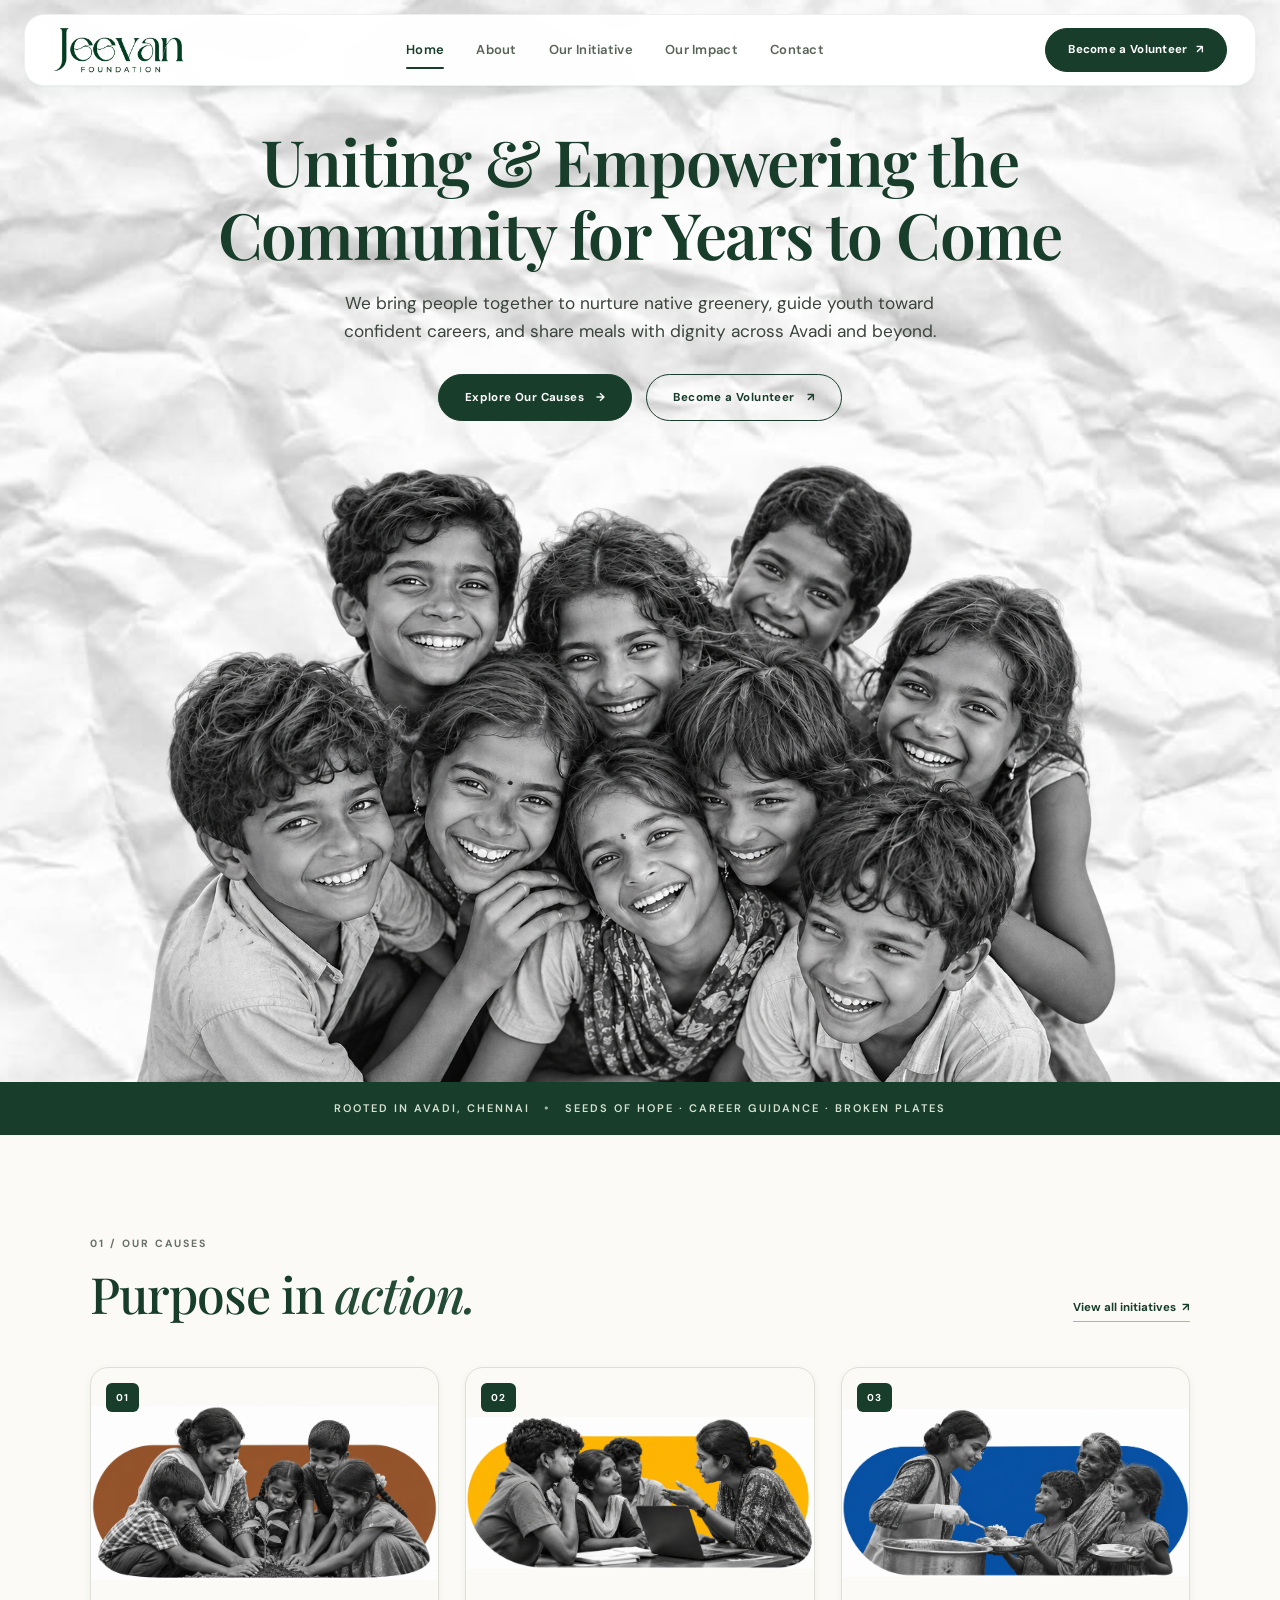
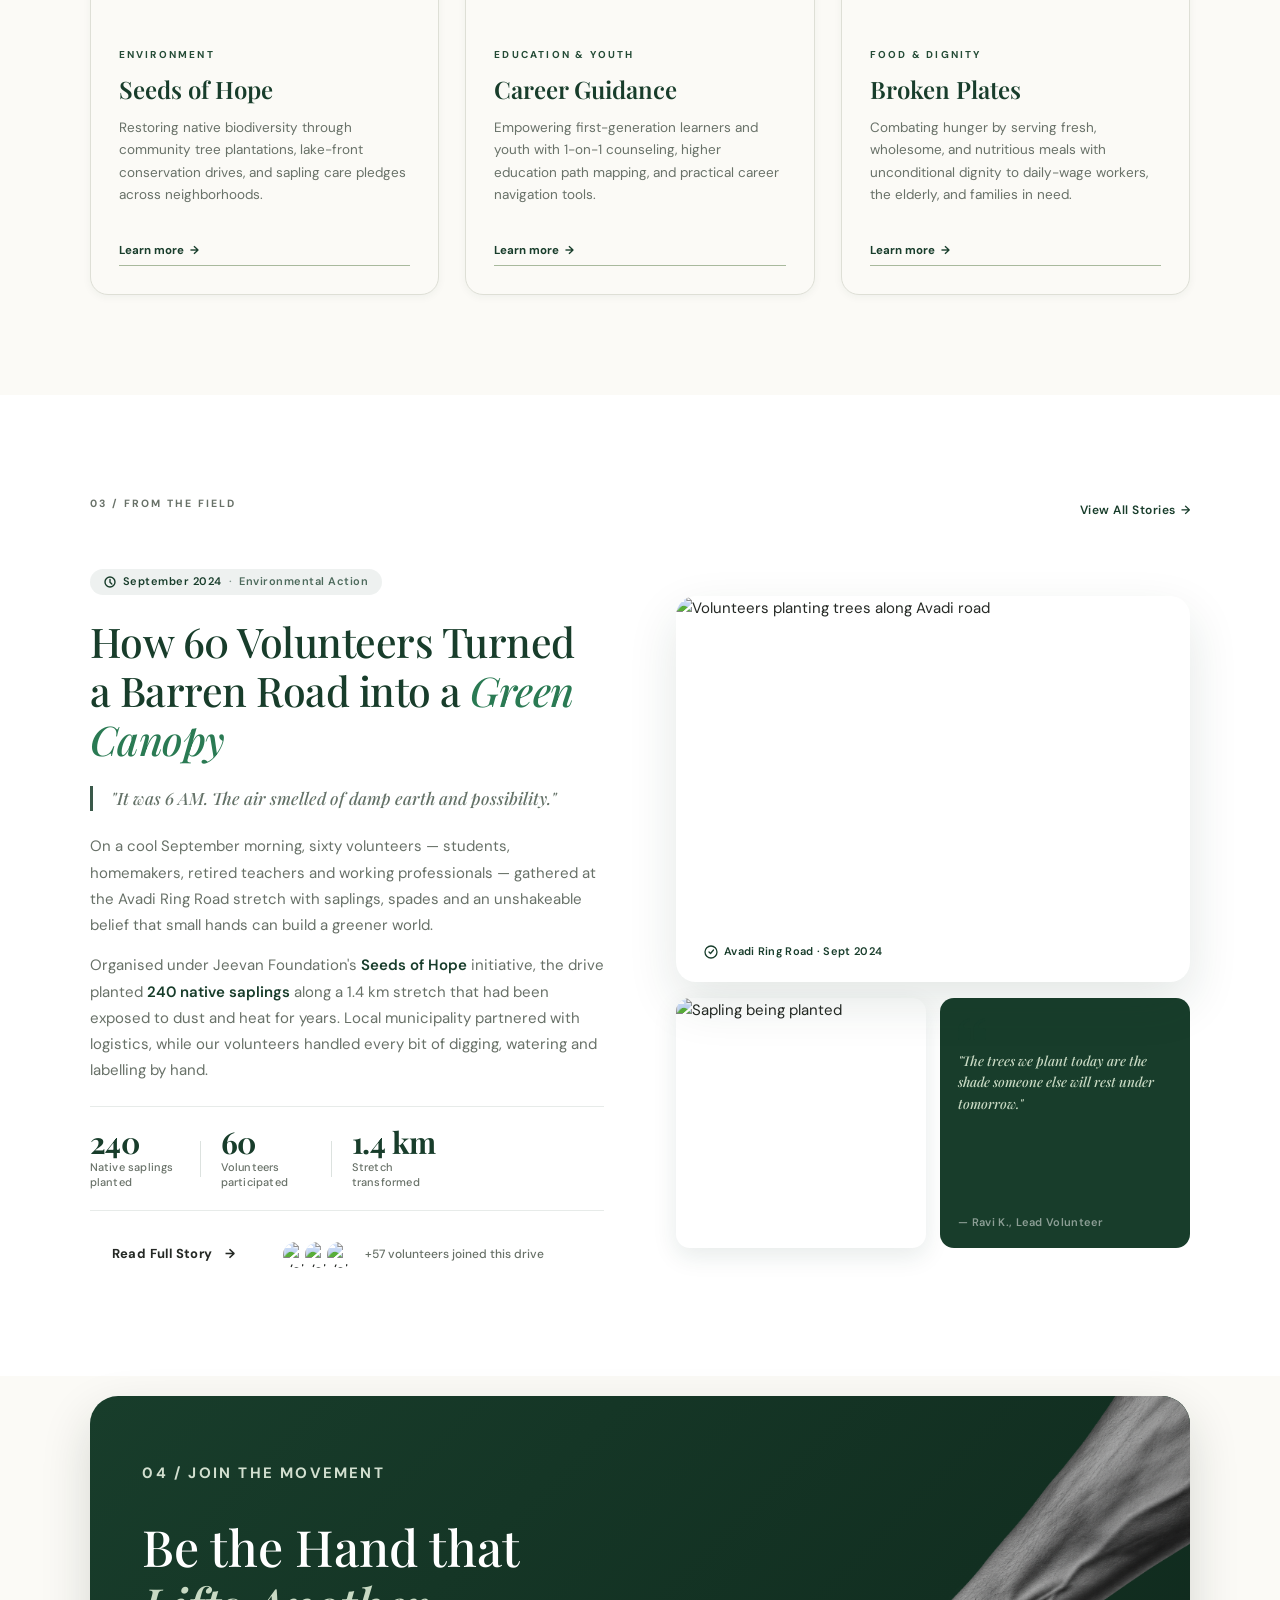
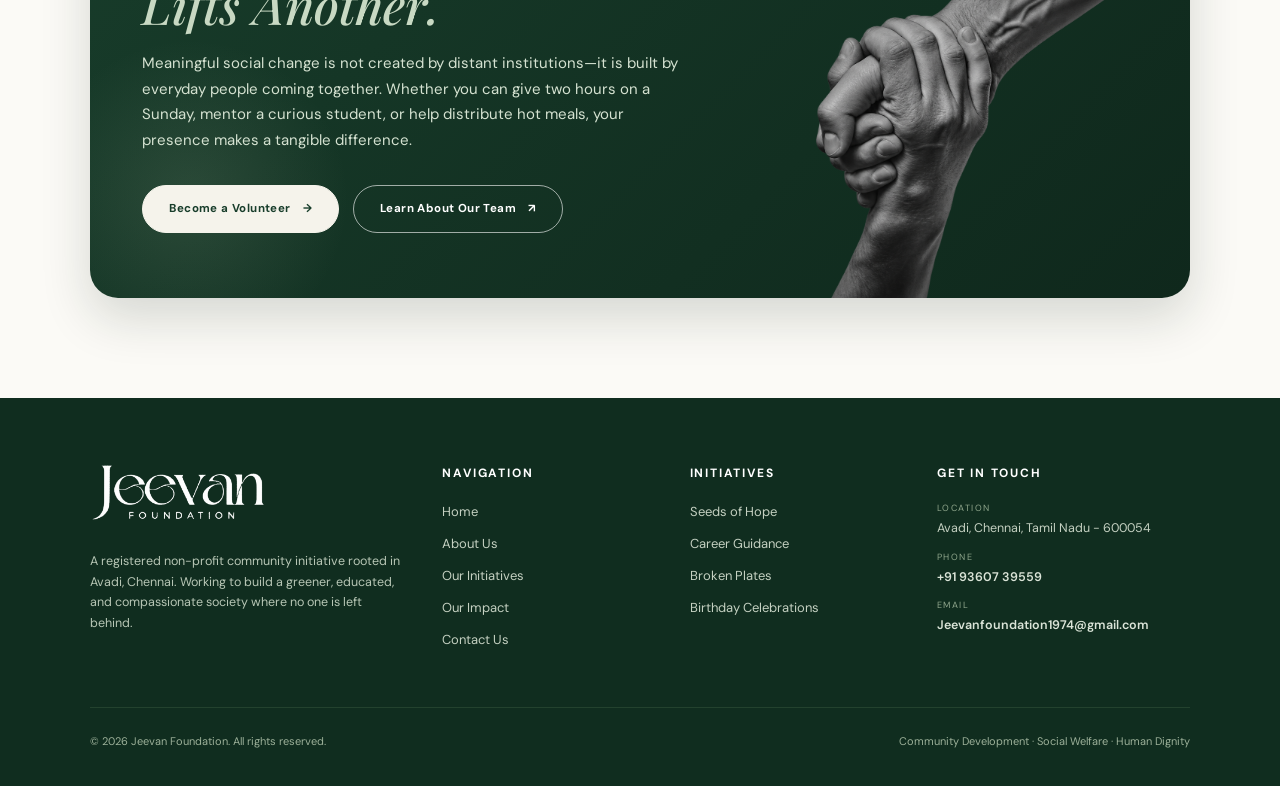
==== commit c11b49b6: "Initial Commit" ====
--- a/index.html
+++ b/index.html
@@ -8,6 +8,7 @@
   <meta property="og:description" content="Grassroots environmental conservation, youth career guidance, and dignity-first food support in Avadi, Chennai.">
   <meta property="og:type" content="website">
   <title>Jeevan Foundation | Growing Hope, Creating Change</title>
+  <link rel="icon" href="./assets/images/favicon.png">
   <link rel="preconnect" href="https://fonts.googleapis.com">
   <link rel="preconnect" href="https://fonts.gstatic.com" crossorigin>
   <link href="https://fonts.googleapis.com/css2?family=DM+Sans:wght@400;500;600;700&family=Playfair+Display:ital,wght@0,500;0,600;0,700;1,500;1,600&display=swap" rel="stylesheet">
@@ -18,8 +19,7 @@
 <!-- Global Floating Header -->
 <header class="site-header">
   <a class="brand" href="index.html" aria-label="Jeevan Foundation home">
-    <span class="brand-name">Jeevan</span>
-    <span class="brand-sub">FOUNDATION</span>
+    <img class="nav-logo" src="./assets/images/nav-logo.png" alt="Jeevan Foundation" width="427" height="149">
   </a>
   <button class="menu-toggle" aria-label="Toggle navigation" aria-expanded="false">
     <svg class="hamburger-icon" width="22" height="22" viewBox="0 0 24 24" fill="none" stroke="currentColor" stroke-width="2" stroke-linecap="round" stroke-linejoin="round"><line x1="3" y1="12" x2="21" y2="12"></line><line x1="3" y1="6" x2="21" y2="6"></line><line x1="3" y1="18" x2="21" y2="18"></line></svg>
@@ -262,9 +262,8 @@
 <!-- Global Footer -->
 <footer class="site-footer">
   <div>
-    <a class="brand brand-footer" href="index.html">
-      <span class="brand-name">Jeevan</span>
-      <span class="brand-sub">FOUNDATION</span>
+    <a class="brand brand-footer" href="index.html" aria-label="Jeevan Foundation home">
+      <img class="footer-logo" src="./assets/images/footer-logo.png" alt="Jeevan Foundation" width="666" height="375">
     </a>
     <p>A registered non-profit community initiative rooted in Avadi, Chennai. Working to build a greener, educated, and compassionate society where no one is left behind.</p>
   </div>
--- a/src/css/styles.css
+++ b/src/css/styles.css
@@ -70,12 +70,23 @@
   box-shadow: 0 12px 36px rgba(18, 38, 26, 0.1), 0 2px 6px rgba(0, 0, 0, 0.04);
 }
 .brand {
-  display: flex;
-  flex-direction: column;
+  display: inline-flex;
   align-items: center;
   line-height: 1;
   color: var(--forest);
-  min-width: 130px;
+  text-decoration: none;
+}
+.nav-logo {
+  height: 46px;
+  width: auto;
+  max-width: 145px;
+  object-fit: contain;
+  display: block;
+  transition: transform 0.25s ease, opacity 0.2s ease;
+}
+.brand:hover .nav-logo {
+  transform: scale(1.02);
+  opacity: 0.94;
 }
 .brand-name {
   font: 600 33px/0.9 var(--serif);
@@ -1477,21 +1488,59 @@
 }
 .gallery-grid {
   display: grid;
+  /* 3 equal columns */
   grid-template-columns: repeat(3, 1fr);
-  grid-auto-rows: 270px;
-  gap: 20px;
+  /* Row 1 & 2 auto-sized to 240px, Row 3 to 200px */
+  grid-template-rows: 240px 240px 200px;
+  gap: 6px;
 }
 .gallery-item {
   min-width: 0;
-  border-radius: 16px;
+  border-radius: 0;
   overflow: hidden;
   transition: transform 0.3s ease;
 }
 .gallery-item:hover {
   transform: translateY(-3px);
 }
-.gallery-item.tall { grid-row: span 2; }
-.gallery-item.wide { grid-column: span 2; }
+/* Item 1: Left tall — spans 2 rows, 1 col */
+.gallery-item:nth-child(1) {
+  grid-column: 1 / 2;
+  grid-row: 1 / 3;
+}
+/* Item 2: Top-right upper — 1 row, 2 cols */
+.gallery-item:nth-child(2) {
+  grid-column: 2 / 4;
+  grid-row: 1 / 2;
+}
+/* Item 3: Top-right lower — 1 row, 1 col */
+.gallery-item:nth-child(3) {
+  grid-column: 2 / 3;
+  grid-row: 2 / 3;
+}
+/* Item 4: Middle right — 1 row, 1 col */
+.gallery-item:nth-child(4) {
+  grid-column: 3 / 4;
+  grid-row: 2 / 3;
+}
+/* Item 5: Bottom left — 1 row, 1 col */
+.gallery-item:nth-child(5) {
+  grid-column: 1 / 2;
+  grid-row: 3 / 4;
+}
+/* Item 6: Bottom middle — 1 row, 1 col */
+.gallery-item:nth-child(6) {
+  grid-column: 2 / 3;
+  grid-row: 3 / 4;
+}
+/* Item 7 (if present): Bottom right — 1 row, 1 col */
+.gallery-item:nth-child(7) {
+  grid-column: 3 / 4;
+  grid-row: 3 / 4;
+}
+/* Remove old .tall and .wide helper classes — layout is now positional */
+.gallery-item.tall { grid-row: unset; }
+.gallery-item.wide { grid-column: unset; }
 .gallery-open {
   position: relative;
   border: 0;
@@ -1616,10 +1665,10 @@
   margin-bottom: 60px;
 }
 .mission-card {
-  background: var(--cream);
+  background: var(--paper);
   border-radius: 24px;
   padding: 48px;
-  border: 1px solid rgba(24, 61, 43, 0.08);
+  border: 1px solid var(--line);
 }
 .mission-card.vision {
   background: var(--paper);
@@ -2414,9 +2463,21 @@
   align-items: start;
 }
 .brand-footer {
+  display: inline-block;
   color: white;
-  align-items: flex-start;
-  margin-bottom: 16px;
+  margin-bottom: 20px;
+}
+.footer-logo {
+  height: 60px;
+  width: auto;
+  max-width: 175px;
+  object-fit: contain;
+  display: block;
+  transition: opacity 0.2s ease, transform 0.25s ease;
+}
+.brand-footer:hover .footer-logo {
+  opacity: 0.9;
+  transform: scale(1.02);
 }
 .site-footer p {
   font-size: 12.5px;
@@ -2599,6 +2660,8 @@
   .brand { align-items: flex-start; min-width: 0; }
   .brand-name { font-size: 26px; }
   .brand-sub { font-size: 7px; letter-spacing: 3px; margin-top: 3px; }
+  .nav-logo { height: 38px; max-width: 120px; }
+  .footer-logo { height: 50px; max-width: 150px; }
   .menu-toggle {
     display: block;
     margin-left: auto;
@@ -2734,9 +2797,22 @@
   .volunteer-banner h2 { font-size: 32px; }
   .volunteer-banner .btn-group { flex-direction: column; width: 100%; }
   .volunteer-banner .btn-group .button { width: 100%; justify-content: center; }
-  .gallery-grid { grid-template-columns: 1fr; grid-auto-rows: 220px; gap: 14px; }
-  .gallery-item.tall { grid-row: auto; }
-  .gallery-item.wide { grid-column: auto; }
+  .gallery-grid {
+    grid-template-columns: 1fr 1fr;
+    grid-template-rows: 200px 200px 200px 200px;
+    gap: 6px;
+  }
+  /* Reset explicit placement for mobile — flow naturally */
+  .gallery-item:nth-child(1),
+  .gallery-item:nth-child(2),
+  .gallery-item:nth-child(3),
+  .gallery-item:nth-child(4),
+  .gallery-item:nth-child(5),
+  .gallery-item:nth-child(6),
+  .gallery-item:nth-child(7) {
+    grid-column: auto;
+    grid-row: auto;
+  }
   .lightbox-panel { grid-template-columns: 1fr; max-height: 92vh; overflow-y: auto; }
   .lightbox-image { height: 40vh; }
   .lightbox-text { padding: 25px; }
@@ -2774,3 +2850,92 @@
   html { scroll-behavior: auto; }
   *, *:before, *:after { transition: none !important; animation: none !important; }
 }
+
+
+
+/* ============================================================
+   NARRATIVE QUOTE
+   ============================================================ */
+.narrative-quote {
+    padding: 120px 0;
+    text-align: center;
+}
+
+.quote-pith h2 {
+    font-size: clamp(1.8rem, 4vw, 3rem);
+    max-width: 900px;
+    margin: 0 auto 24px;
+    line-height: 1.35;
+}
+
+.attribution {
+    font-family: var(--font-sans);
+    text-transform: uppercase;
+    letter-spacing: 3px;
+    font-size: 0.85rem;
+    color: var(--text-muted);
+}
+
+/* ============================================================
+   HORIZONTAL SCROLL
+   ============================================================ */
+.horizontal-scroll-container {
+    height: 100vh;
+    overflow: hidden;
+    background: var(--text-main);
+    color: var(--white);
+    display: flex;
+    align-items: center;
+}
+
+.horizontal-inner {
+    display: flex;
+    gap: 120px;
+    padding: 0 10vw;
+    width: fit-content;
+}
+
+.horizontal-item {
+    flex-shrink: 0;
+    width: 560px;
+    display: flex;
+    flex-direction: column;
+    gap: 28px;
+}
+
+.item-visual {
+    height: 380px;
+    border-radius: 20px;
+    overflow: hidden;
+    filter: grayscale(1) brightness(0.8);
+    transition: filter 0.5s ease;
+}
+
+.horizontal-item:hover .item-visual {
+    filter: grayscale(0) brightness(1);
+}
+
+.item-visual img {
+    width: 100%;
+    height: 100%;
+    object-fit: cover;
+    transition: transform 0.8s var(--ease-out-expo);
+}
+
+.horizontal-item:hover img {
+    transform: scale(1.08);
+}
+
+.item-copy .tag {
+    font-size: 0.75rem;
+    text-transform: uppercase;
+    letter-spacing: 2px;
+    color: var(--primary);
+    margin-bottom: 10px;
+    display: block;
+}
+
+.item-copy h3 {
+    font-size: 2rem;
+    margin-bottom: 12px;
+}
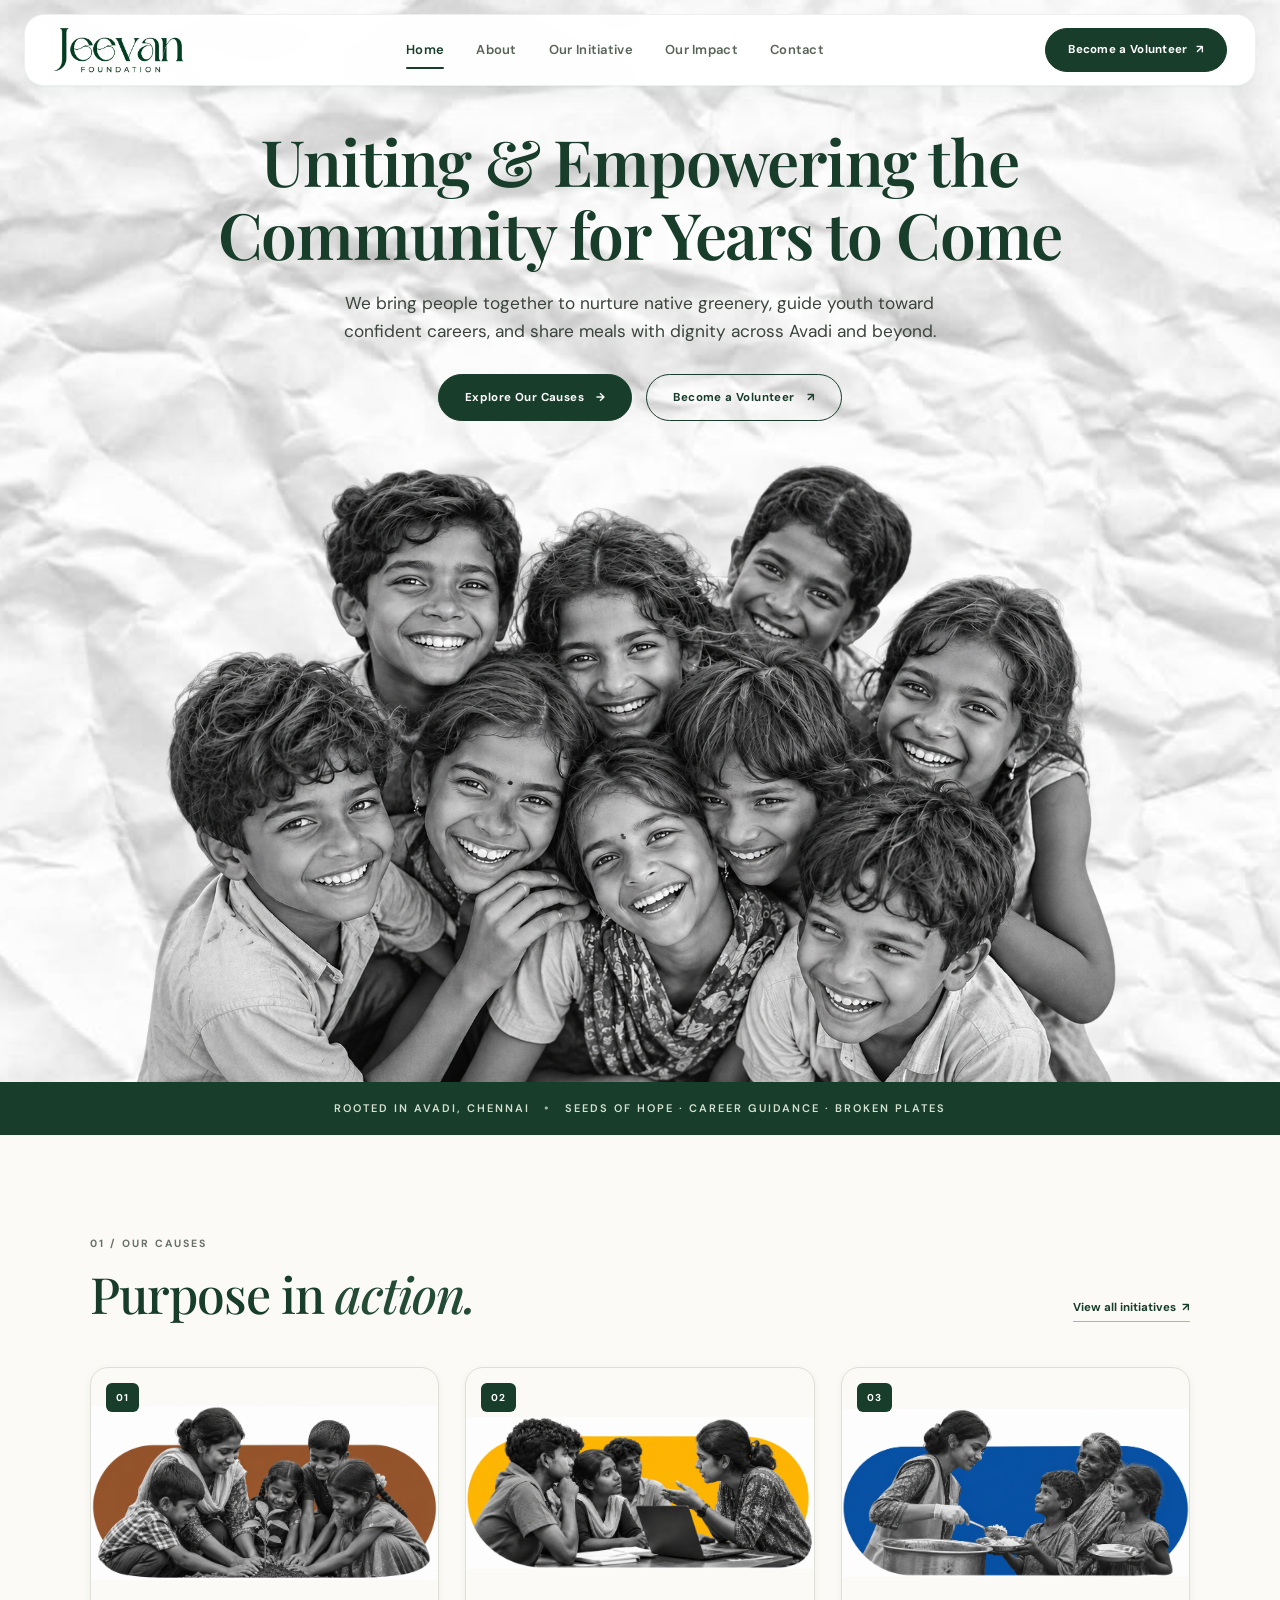
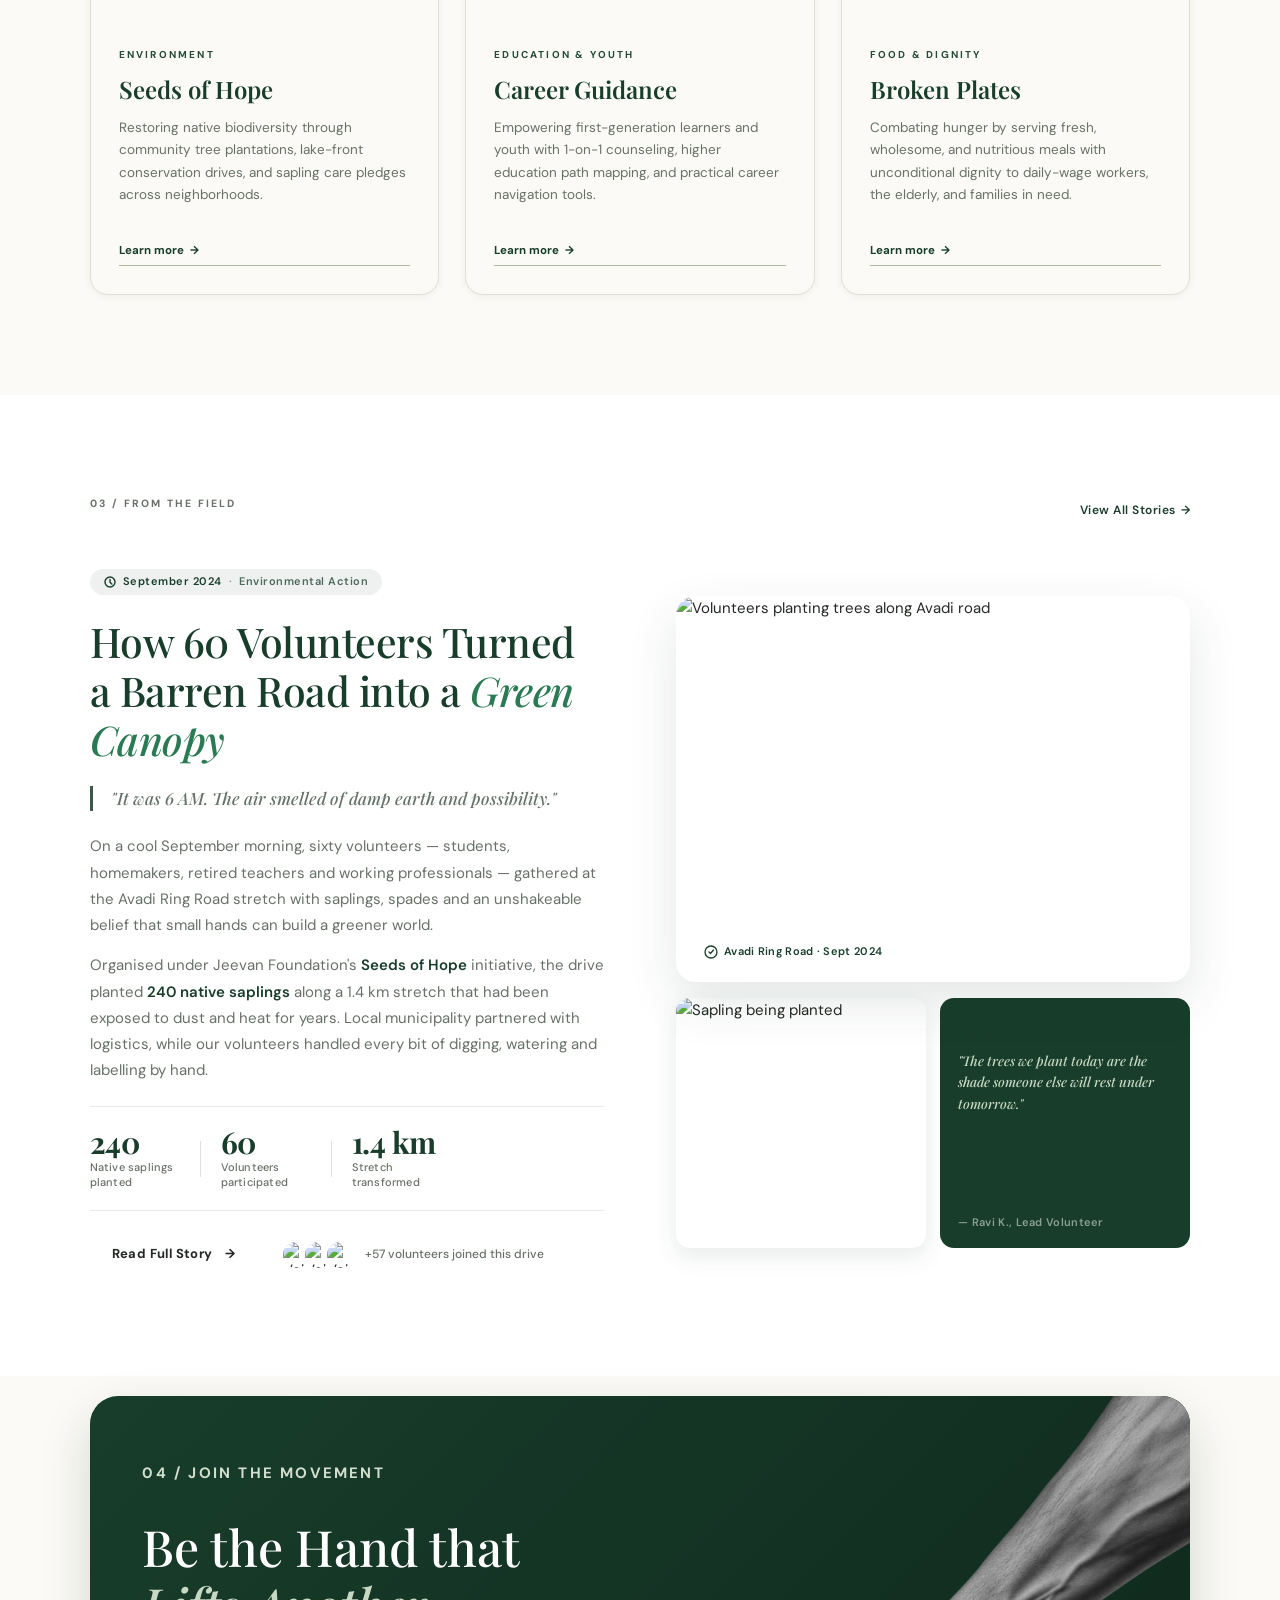
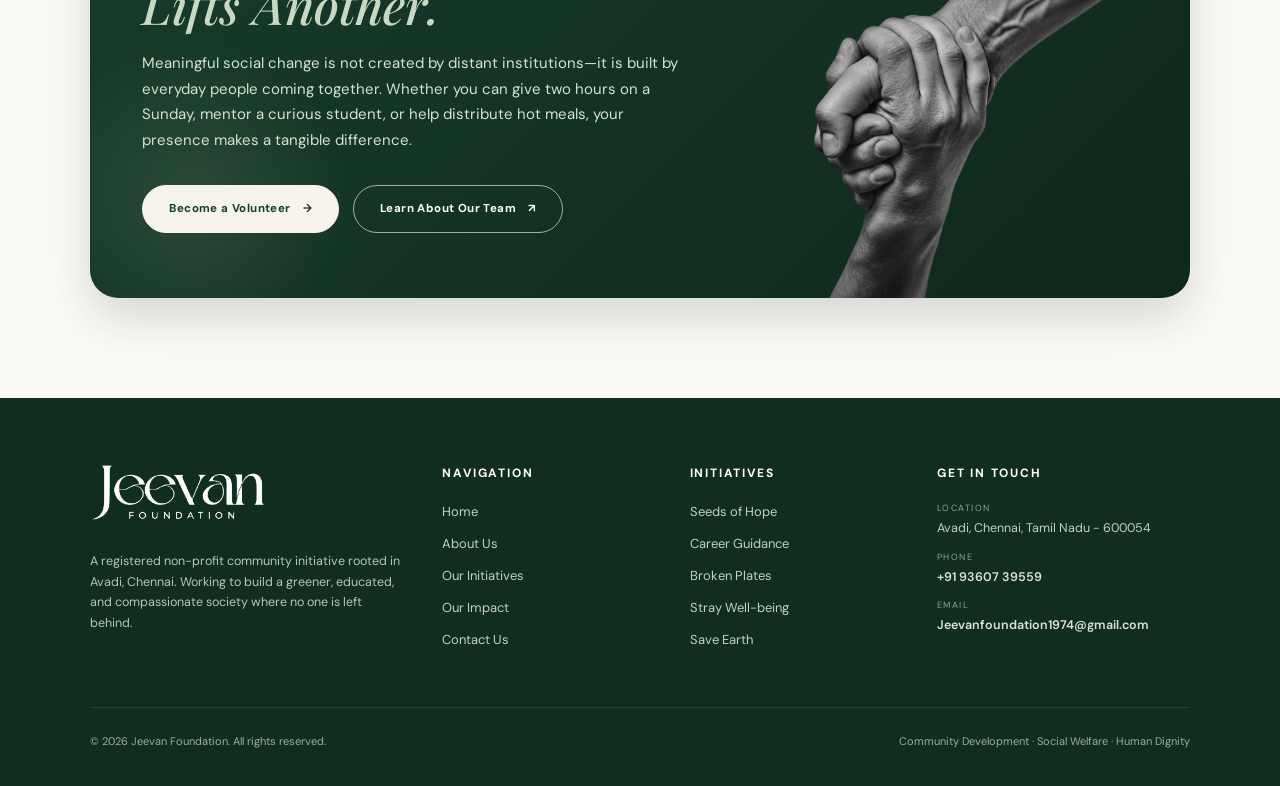
==== commit dbd45465: "Initial Commit" ====
--- a/index.html
+++ b/index.html
@@ -280,10 +280,11 @@
   <div class="footer-col">
     <h4>Initiatives</h4>
     <div class="footer-col-links">
-      <a href="service.html#seeds">Seeds of Hope</a>
-      <a href="service.html#career">Career Guidance</a>
-      <a href="service.html#broken-plates">Broken Plates</a>
-      <a href="index.html#birthdays">Birthday Celebrations</a>
+      <a href="service.html#projects">Seeds of Hope</a>
+      <a href="service.html#projects">Career Guidance</a>
+      <a href="service.html#projects">Broken Plates</a>
+      <a href="service.html#projects">Stray Well-being</a>
+      <a href="service.html#projects">Save Earth</a>
     </div>
   </div>
   <div class="footer-col">
--- a/src/css/styles.css
+++ b/src/css/styles.css
@@ -1172,9 +1172,9 @@
   width: 100%;
   height: 100%;
   object-fit: cover;
-  object-position: center center;
+  object-position: right bottom;
   display: block;
-  filter: brightness(0.78) saturate(0.85);
+  filter: brightness(0.85) saturate(0.9);
 }
 .volunteer-banner h2 {
   font: 500 clamp(32px, 4.4vw, 50px) / 1.15 var(--serif);
@@ -2285,15 +2285,21 @@
    ========================================================================== */
 .contact-grid {
   display: grid;
-  grid-template-columns: 1fr 1.3fr;
+  grid-template-columns: minmax(0, 1fr) minmax(0, 1.3fr);
   gap: 60px;
   align-items: start;
+  width: 100%;
+  max-width: 100%;
+  min-width: 0;
 }
 .contact-info-panel {
   background: var(--cream);
   border-radius: 24px;
   padding: 45px;
   border: 1px solid rgba(24, 61, 43, 0.08);
+  min-width: 0;
+  max-width: 100%;
+  box-sizing: border-box;
 }
 .contact-info-panel h3 {
   font: 600 28px var(--serif);
@@ -2309,6 +2315,8 @@
   display: flex;
   gap: 16px;
   margin-bottom: 24px;
+  min-width: 0;
+  max-width: 100%;
 }
 .contact-icon {
   width: 44px;
@@ -2321,6 +2329,12 @@
   justify-content: center;
   flex-shrink: 0;
   font-size: 18px;
+}
+.contact-text {
+  min-width: 0;
+  flex: 1;
+  overflow-wrap: break-word;
+  word-break: break-word;
 }
 .contact-text label {
   font-size: 10px;
@@ -2336,6 +2350,8 @@
   font-size: 14.5px;
   color: var(--forest);
   font-weight: 600;
+  overflow-wrap: break-word;
+  word-break: break-word;
 }
 .contact-text a:hover {
   text-decoration: underline;
@@ -2370,6 +2386,10 @@
   padding: 48px;
   border: 1px solid var(--line);
   box-shadow: var(--shadow-sm);
+  min-width: 0;
+  max-width: 100%;
+  box-sizing: border-box;
+  overflow: hidden;
 }
 .contact-form-card h3 {
   font: 600 28px var(--serif);
@@ -2398,6 +2418,9 @@
 }
 .form-control {
   width: 100%;
+  max-width: 100%;
+  min-width: 0;
+  box-sizing: border-box;
   padding: 13px 18px;
   border-radius: 12px;
   border: 1.5px solid var(--line);
@@ -2406,6 +2429,10 @@
   color: var(--ink);
   background: var(--paper);
   transition: border-color 0.2s, box-shadow 0.2s;
+}
+select.form-control {
+  max-width: 100%;
+  text-overflow: ellipsis;
 }
 .form-control:focus {
   outline: none;
@@ -2436,6 +2463,18 @@
   line-height: 1.5;
 }
 .form-success-banner.visible { display: block; }
+.form-server-error-banner {
+  display: none;
+  background: #fdf2f2;
+  border: 1.5px solid #e05252;
+  color: #9b1c1c;
+  padding: 18px 22px;
+  border-radius: 14px;
+  margin-bottom: 25px;
+  font-size: 14px;
+  line-height: 1.5;
+}
+.form-server-error-banner.visible { display: block; }
 .map-section {
   border-radius: 24px;
   overflow: hidden;
@@ -2635,7 +2674,7 @@
   .cause-media img { height: 360px; }
   .cause-block.reverse .cause-media { order: initial; }
   .cause-block.reverse .cause-info { order: initial; }
-  .contact-grid { grid-template-columns: 1fr; gap: 40px; }
+  .contact-grid { grid-template-columns: minmax(0, 1fr); gap: 40px; width: 100%; max-width: 100%; min-width: 0; }
   .journal-grid { grid-template-columns: 1fr; gap: 30px; }
   .site-footer { grid-template-columns: 1fr 1fr; gap: 30px; }
   /* Story section tablet */
@@ -2643,9 +2682,10 @@
   .story-visual-col { order: -1; }
   .story-img-primary { aspect-ratio: 16 / 9; }
   /* Volunteer banner tablet */
-  .volunteer-banner { grid-template-columns: 1fr; }
-  .volunteer-banner-visual { width: 100%; height: 260px; border-radius: 0 0 28px 28px; }
-  .volunteer-banner-visual::before { background: linear-gradient(to bottom, #0f281c 0%, transparent 50%); }
+  .volunteer-banner { grid-template-columns: 1fr; padding: 0; overflow: hidden; }
+  .volunteer-banner-content { padding: 55px 7% 28px; }
+  .volunteer-banner-visual { width: 100%; height: 320px; border-radius: 0 0 28px 28px; margin: 0; overflow: hidden; }
+  .volunteer-banner-visual img { object-position: right bottom; }
 }
 
 @media (max-width: 680px) {
@@ -2664,13 +2704,17 @@
   .footer-logo { height: 50px; max-width: 150px; }
   .menu-toggle {
     display: block;
+    order: 3;
+    margin-left: 8px;
+    margin-right: 0;
+    font-size: 22px;
+  }
+  .header-volunteer-btn {
+    order: 2;
     margin-left: auto;
-    margin-right: 10px;
-    font-size: 22px;
-  }
-  .header-volunteer-btn {
     padding: 8px 14px;
     font-size: 10.5px;
+    white-space: nowrap;
   }
   .main-nav {
     display: none;
@@ -2793,7 +2837,8 @@
     margin: 18px auto 16px;
     order: -1;
   }
-  .volunteer-banner { padding: 45px 6%; border-radius: 20px; }
+  .volunteer-banner { padding: 0; border-radius: 24px; overflow: hidden; }
+  .volunteer-banner-content { padding: 44px 6% 22px; }
   .volunteer-banner h2 { font-size: 32px; }
   .volunteer-banner .btn-group { flex-direction: column; width: 100%; }
   .volunteer-banner .btn-group .button { width: 100%; justify-content: center; }
@@ -2831,7 +2876,46 @@
   .event-img { height: 200px; min-height: 0; }
   .event-info { padding: 22px; }
   .testimonial-card { padding: 32px 22px; }
-  .contact-info-panel, .contact-form-card { padding: 30px 20px; border-radius: 18px; }
+  .contact-grid {
+    grid-template-columns: minmax(0, 1fr);
+    width: 100%;
+    max-width: 100%;
+    min-width: 0;
+    gap: 32px;
+  }
+  .contact-info-panel, .contact-form-card {
+    padding: 28px 18px;
+    border-radius: 18px;
+    width: 100%;
+    max-width: 100%;
+    min-width: 0;
+    box-sizing: border-box;
+    overflow: hidden;
+  }
+  .contact-item-row {
+    min-width: 0;
+    max-width: 100%;
+  }
+  .contact-text {
+    min-width: 0;
+    flex: 1;
+    overflow-wrap: break-word;
+    word-break: break-word;
+  }
+  #contact-form, .form-group {
+    width: 100%;
+    max-width: 100%;
+    min-width: 0;
+  }
+  .form-control {
+    width: 100%;
+    max-width: 100%;
+    min-width: 0;
+  }
+  select.form-control {
+    max-width: 100%;
+    text-overflow: ellipsis;
+  }
   .site-footer { grid-template-columns: 1fr; gap: 28px; padding: 50px 6% 30px; }
   .story-modal-panel { padding: 30px 20px; }
   /* Story section mobile */
@@ -2842,100 +2926,69 @@
   .story-floating-quote { padding: 16px; }
   .story-bottom-row { flex-direction: column; align-items: flex-start; gap: 14px; }
   /* Volunteer banner mobile */
-  .volunteer-banner-visual { height: 200px; }
-  .volunteer-banner-content { padding: 45px 6%; }
+  .volunteer-banner-visual {
+    width: 100%;
+    height: 300px;
+    margin: 0;
+    padding: 0;
+    border-radius: 0 0 24px 24px;
+    overflow: hidden;
+    display: block;
+  }
+  .volunteer-banner-visual img {
+    width: 100%;
+    height: 100%;
+    object-fit: cover;
+    object-position: right bottom;
+  }
+}
+
+@media (max-width: 480px) {
+  .site-header {
+    padding: 0 12px;
+  }
+  .nav-logo {
+    height: 32px;
+    max-width: 105px;
+  }
+  .header-volunteer-btn {
+    padding: 7px 10px;
+    font-size: 9.5px;
+    gap: 4px;
+  }
+  .section-wrap {
+    padding: 45px 4%;
+  }
+  .volunteer-banner {
+    padding: 0;
+    border-radius: 20px;
+    overflow: hidden;
+  }
+  .volunteer-banner-content {
+    padding: 34px 5% 18px;
+  }
+  .volunteer-banner-visual {
+    width: 100%;
+    height: 270px;
+    margin: 0;
+    padding: 0;
+    border-radius: 0 0 20px 20px;
+    overflow: hidden;
+  }
+  .volunteer-banner-visual img {
+    object-position: right bottom;
+  }
+  .contact-info-panel, .contact-form-card {
+    padding: 22px 14px;
+    border-radius: 16px;
+  }
+  .form-control {
+    padding: 11px 13px;
+    font-size: 13.5px;
+  }
 }
 
 @media (prefers-reduced-motion: reduce) {
   html { scroll-behavior: auto; }
   *, *:before, *:after { transition: none !important; animation: none !important; }
 }
-
-
-
-/* ============================================================
-   NARRATIVE QUOTE
-   ============================================================ */
-.narrative-quote {
-    padding: 120px 0;
-    text-align: center;
-}
-
-.quote-pith h2 {
-    font-size: clamp(1.8rem, 4vw, 3rem);
-    max-width: 900px;
-    margin: 0 auto 24px;
-    line-height: 1.35;
-}
-
-.attribution {
-    font-family: var(--font-sans);
-    text-transform: uppercase;
-    letter-spacing: 3px;
-    font-size: 0.85rem;
-    color: var(--text-muted);
-}
-
-/* ============================================================
-   HORIZONTAL SCROLL
-   ============================================================ */
-.horizontal-scroll-container {
-    height: 100vh;
-    overflow: hidden;
-    background: var(--text-main);
-    color: var(--white);
-    display: flex;
-    align-items: center;
-}
-
-.horizontal-inner {
-    display: flex;
-    gap: 120px;
-    padding: 0 10vw;
-    width: fit-content;
-}
-
-.horizontal-item {
-    flex-shrink: 0;
-    width: 560px;
-    display: flex;
-    flex-direction: column;
-    gap: 28px;
-}
-
-.item-visual {
-    height: 380px;
-    border-radius: 20px;
-    overflow: hidden;
-    filter: grayscale(1) brightness(0.8);
-    transition: filter 0.5s ease;
-}
-
-.horizontal-item:hover .item-visual {
-    filter: grayscale(0) brightness(1);
-}
-
-.item-visual img {
-    width: 100%;
-    height: 100%;
-    object-fit: cover;
-    transition: transform 0.8s var(--ease-out-expo);
-}
-
-.horizontal-item:hover img {
-    transform: scale(1.08);
-}
-
-.item-copy .tag {
-    font-size: 0.75rem;
-    text-transform: uppercase;
-    letter-spacing: 2px;
-    color: var(--primary);
-    margin-bottom: 10px;
-    display: block;
-}
-
-.item-copy h3 {
-    font-size: 2rem;
-    margin-bottom: 12px;
-}
